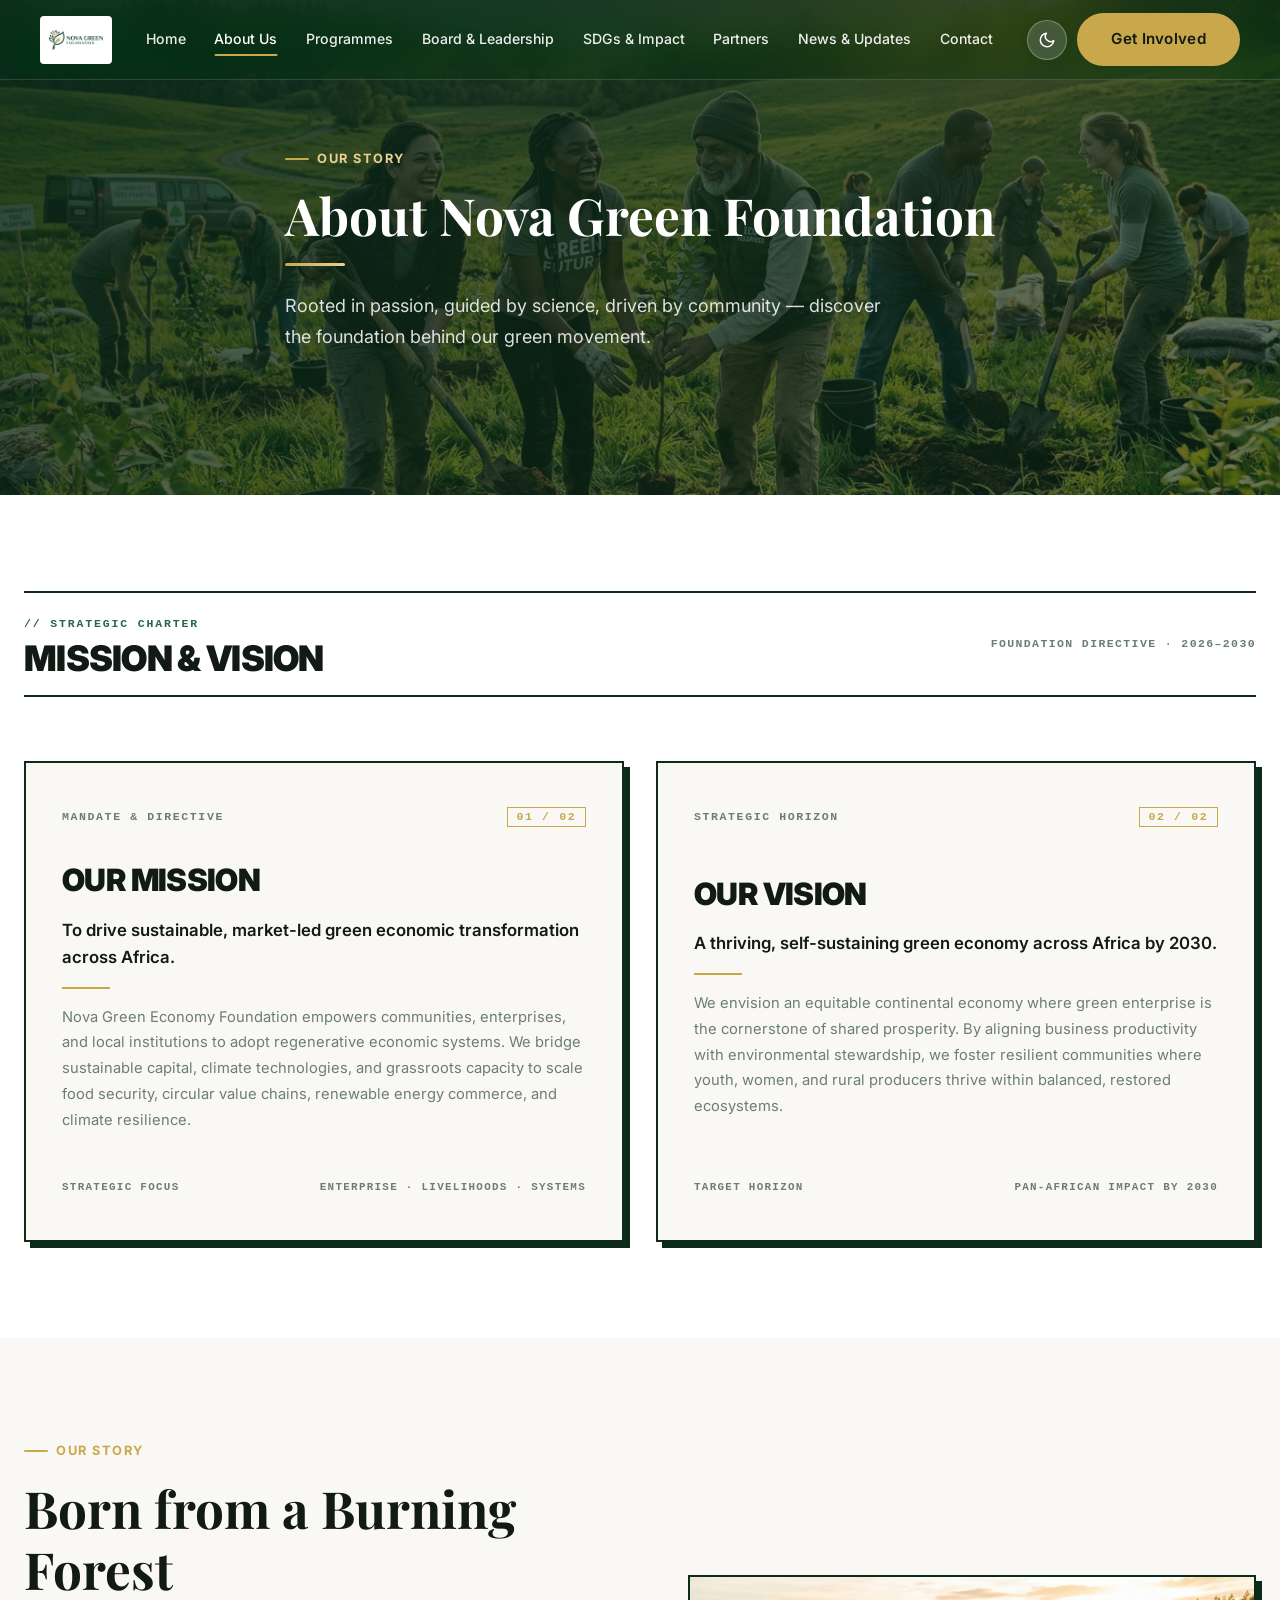
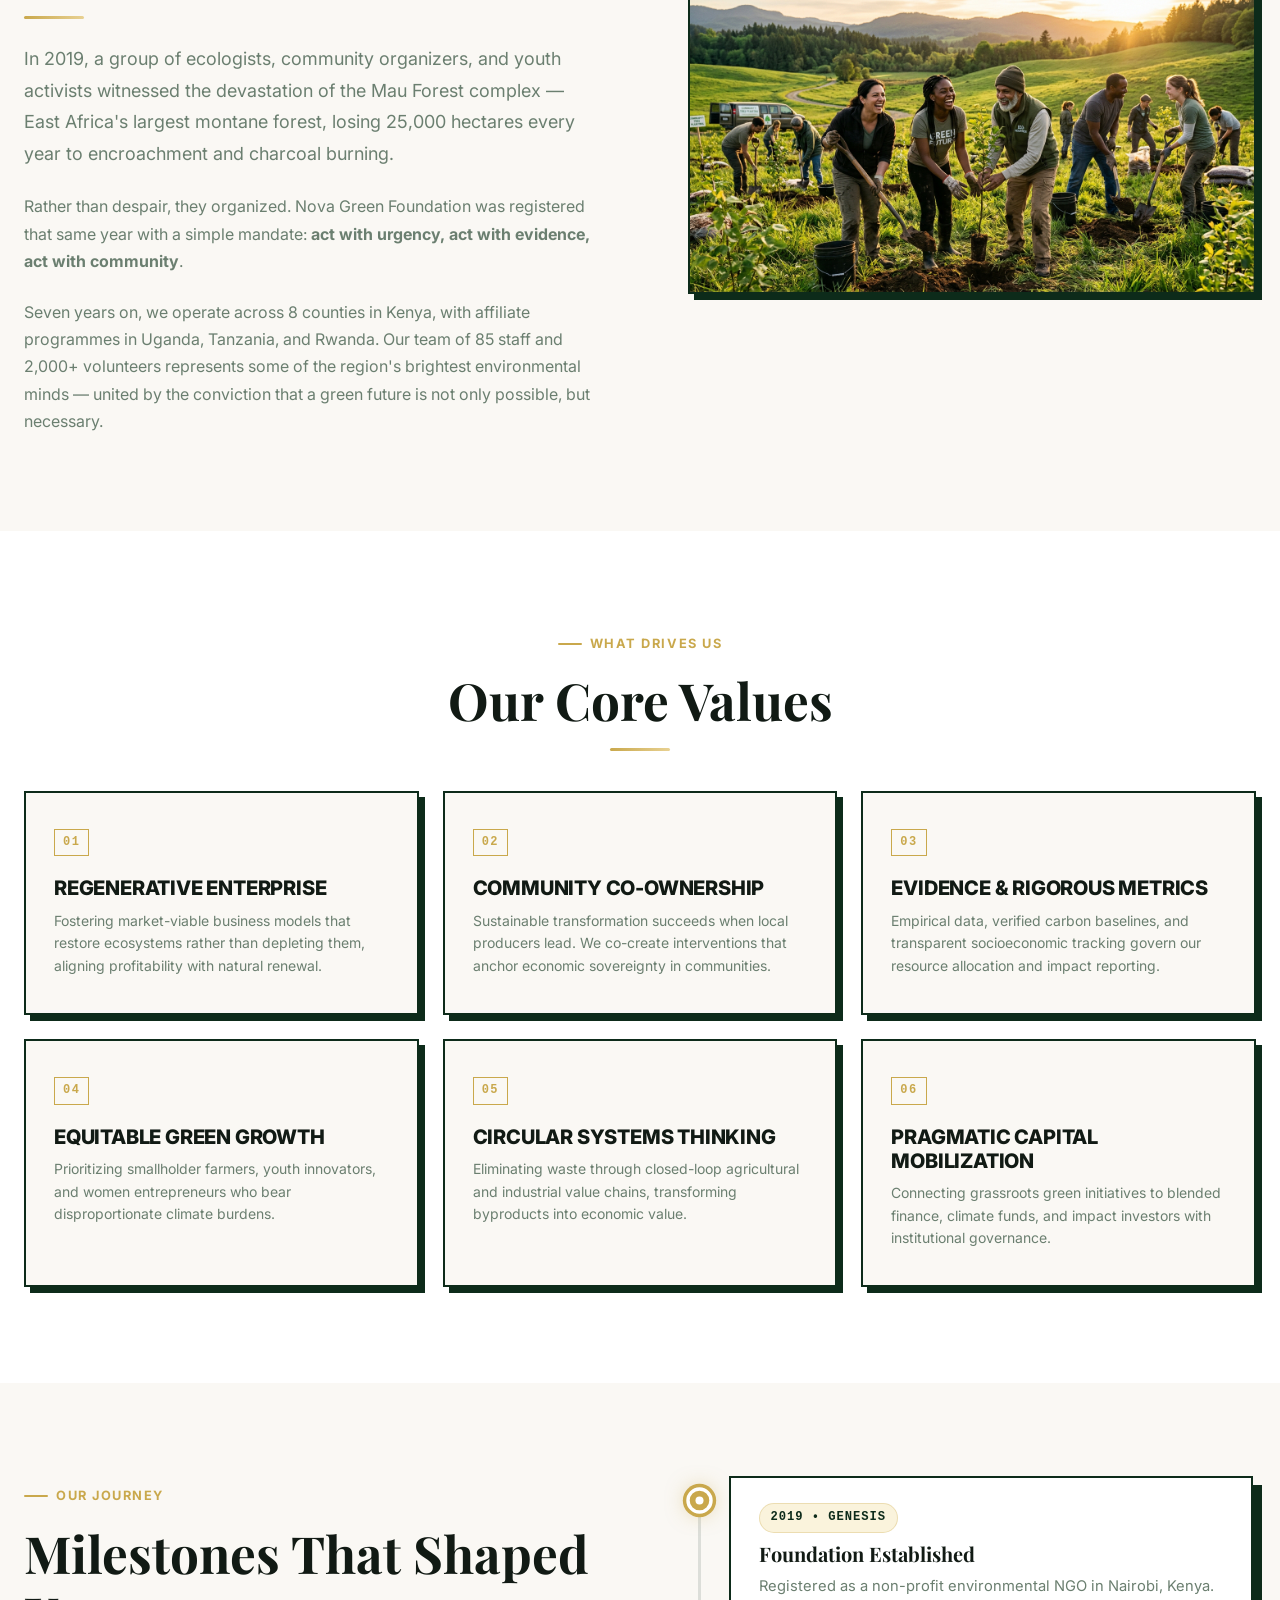
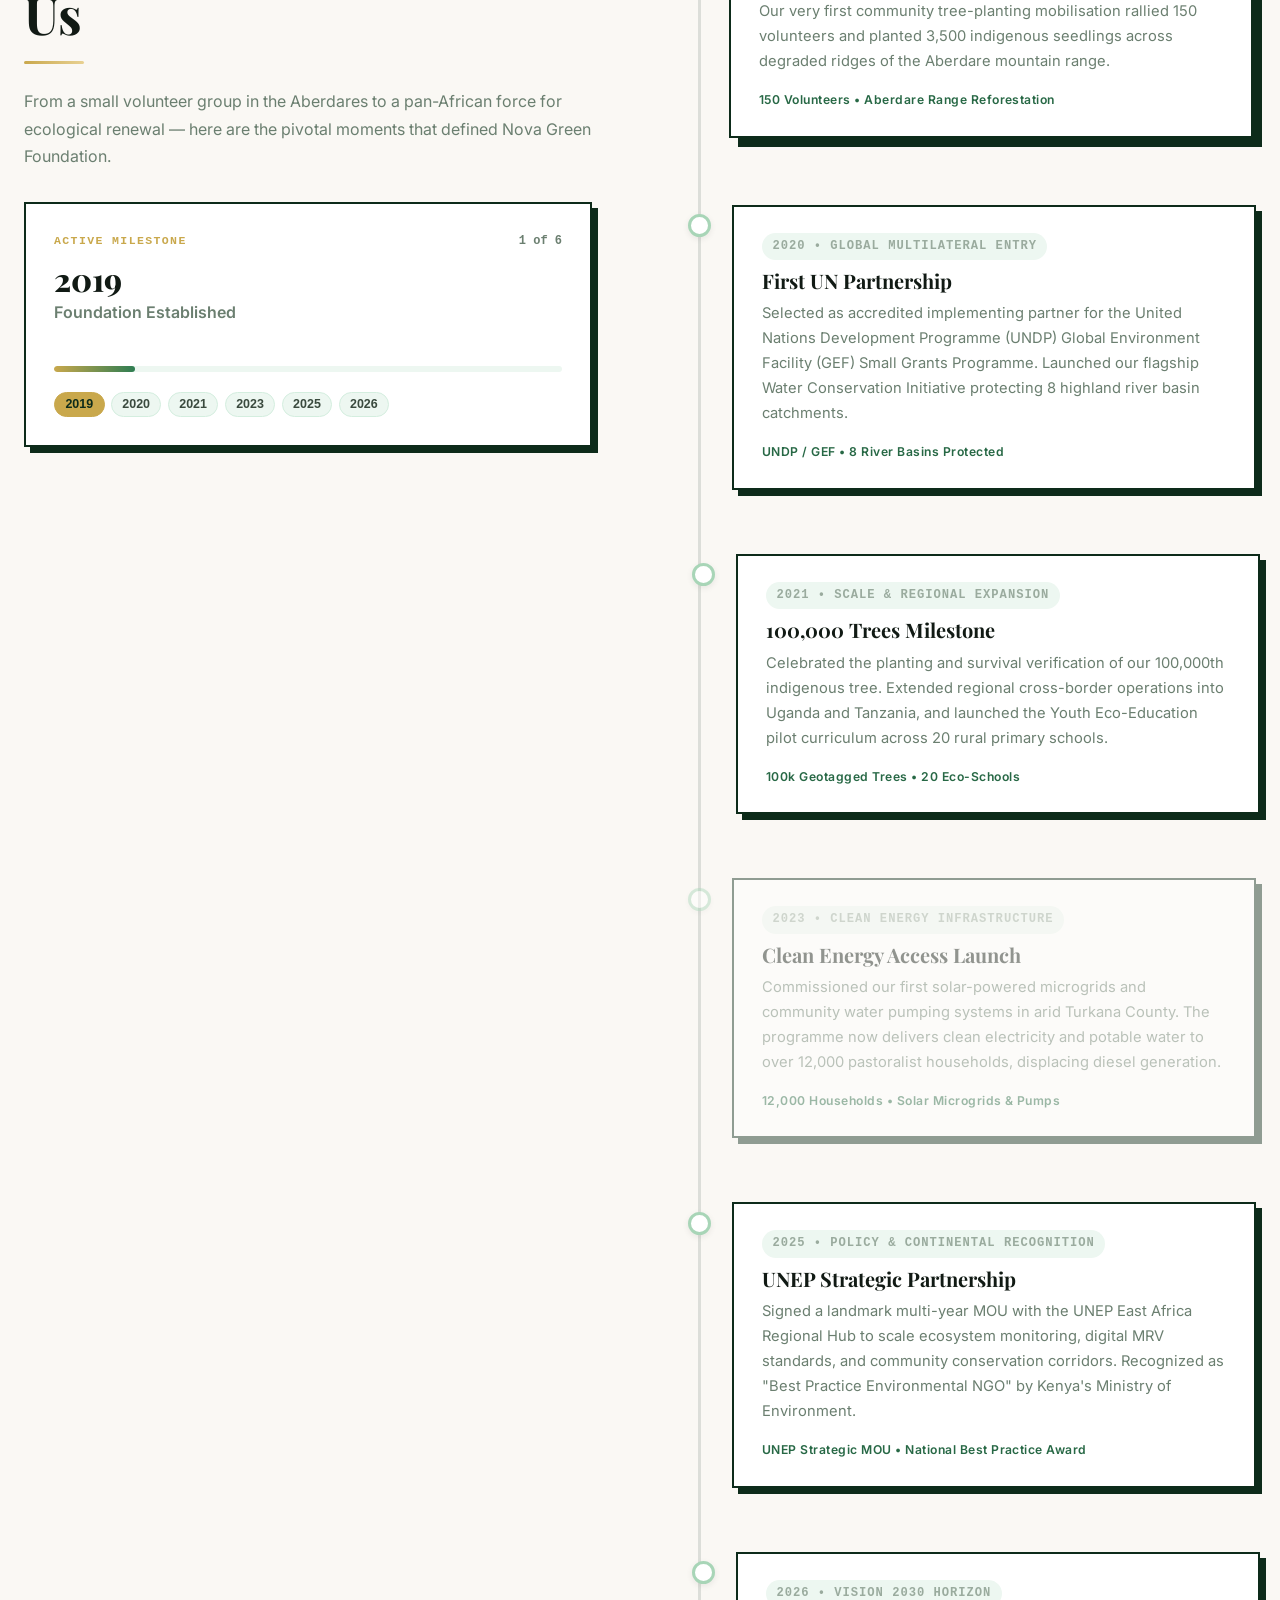
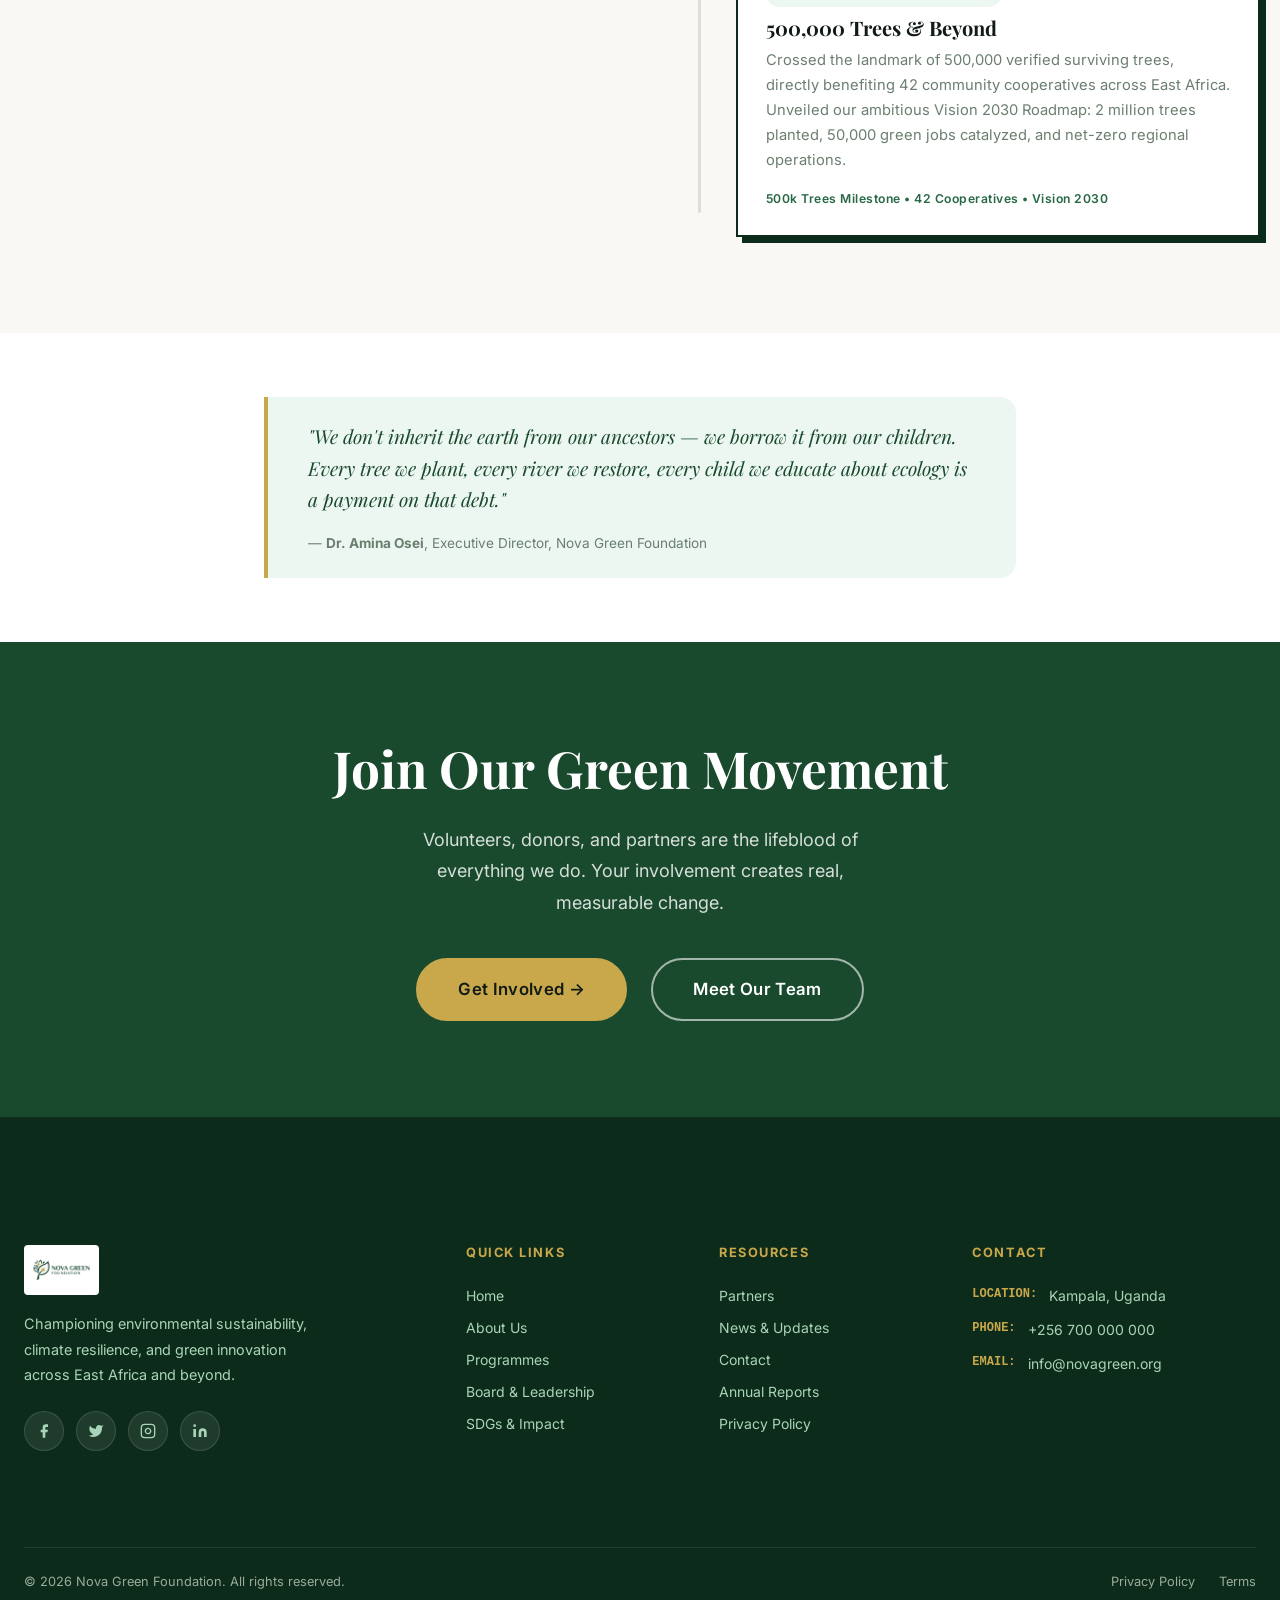
==== pages/about.html @ bece1adc "First version of NOVA site" ====
<!DOCTYPE html>
<html lang="en">
<head>
  <meta charset="UTF-8">
  <meta name="viewport" content="width=device-width, initial-scale=1.0">
  <meta name="description" content="Learn about Nova Green Foundation — our mission, vision, history, and core values driving environmental sustainability across East Africa and beyond.">
  <title>About Us | Nova Green Foundation</title>
  <script>
    (function() {
      try {
        var s = localStorage.getItem('nova-theme');
        var d = window.matchMedia && window.matchMedia('(prefers-color-scheme: dark)').matches;
        document.documentElement.setAttribute('data-theme', s || (d ? 'dark' : 'light'));
      } catch (e) {}
    })();
  </script>
  <link rel="stylesheet" href="../css/global.css">
  <style>
    /* ── Scroll-driven Milestones Timeline ── */
    .timeline {
      position: relative;
      padding-left: 2.75rem;
    }
    .timeline-track {
      position: absolute;
      left: 10px;
      top: 14px;
      bottom: 24px;
      width: 3px;
      background: rgba(13, 43, 26, 0.12);
      border-radius: 999px;
    }
    [data-theme="dark"] .timeline-track {
      background: rgba(255, 255, 255, 0.12);
    }
    .timeline-progress-line {
      position: absolute;
      left: 10px;
      top: 14px;
      width: 3px;
      height: 0;
      background: linear-gradient(180deg, var(--gold-500) 0%, #2e7d52 65%, var(--gold-400) 100%);
      border-radius: 999px;
      box-shadow: 0 0 14px rgba(201, 168, 76, 0.65);
      transition: height 0.08s linear;
      z-index: 1;
      pointer-events: none;
    }
    .timeline-progress-head {
      position: absolute;
      left: 50%;
      bottom: 0;
      transform: translate(-50%, 50%);
      width: 9px;
      height: 9px;
      border-radius: 50%;
      background: #ffffff;
      border: 2px solid var(--gold-500);
      box-shadow: 0 0 10px var(--gold-500);
    }
    .timeline-item {
      position: relative;
      margin-bottom: var(--space-xl);
      opacity: 0.45;
      transform: translateY(0);
      transition: opacity 0.4s ease, transform 0.4s ease;
    }
    .timeline-item:last-child {
      margin-bottom: 0;
    }
    .timeline-item.active {
      opacity: 1;
      transform: translateY(0);
    }
    .timeline-item.current {
      opacity: 1;
      transform: translateX(4px);
    }
    .timeline-dot {
      position: absolute;
      left: -2.75rem;
      top: 0.6rem;
      width: 23px;
      height: 23px;
      border-radius: 50%;
      background: var(--card-bg);
      border: 3px solid var(--forest-200);
      box-shadow: 0 2px 6px rgba(0, 0, 0, 0.08);
      display: flex;
      align-items: center;
      justify-content: center;
      z-index: 2;
      transition: all 0.35s cubic-bezier(0.16, 1, 0.3, 1);
    }
    .timeline-dot-inner {
      width: 7px;
      height: 7px;
      border-radius: 50%;
      background: transparent;
      transition: all 0.3s ease;
    }
    .timeline-item.active .timeline-dot {
      background: var(--gold-500);
      border-color: #ffffff;
      box-shadow: 0 0 0 3px var(--gold-500), 0 0 18px rgba(201, 168, 76, 0.5);
      transform: scale(1.15);
    }
    [data-theme="dark"] .timeline-item.active .timeline-dot {
      border-color: #0d1e14;
      box-shadow: 0 0 0 3px var(--gold-500), 0 0 20px rgba(226, 194, 102, 0.6);
    }
    .timeline-item.active .timeline-dot-inner {
      background: #ffffff;
    }
    .timeline-item.current .timeline-dot {
      animation: dotPulse 2s infinite;
    }
    @keyframes dotPulse {
      0% { box-shadow: 0 0 0 3px var(--gold-500), 0 0 0 0 rgba(201, 168, 76, 0.6); }
      70% { box-shadow: 0 0 0 3px var(--gold-500), 0 0 0 12px rgba(201, 168, 76, 0); }
      100% { box-shadow: 0 0 0 3px var(--gold-500), 0 0 0 0 rgba(201, 168, 76, 0); }
    }
    .timeline-content {
      background: var(--card-bg);
      border-radius: var(--radius-lg);
      padding: 1.5rem 1.75rem;
      border: 1px solid var(--card-border);
      box-shadow: var(--shadow-sm);
      backdrop-filter: var(--glass-blur);
      -webkit-backdrop-filter: var(--glass-blur);
      transition: border-color 0.3s ease, box-shadow 0.3s ease;
    }
    .timeline-item.active .timeline-content {
      border-color: rgba(201, 168, 76, 0.4);
      box-shadow: var(--shadow-md);
    }
    .timeline-item.current .timeline-content {
      border-color: var(--accent);
      box-shadow: 0 12px 32px rgba(201, 168, 76, 0.16);
    }
    .timeline-year {
      display: inline-flex;
      align-items: center;
      gap: 0.35rem;
      font-family: ui-monospace, SFMono-Regular, Menlo, Monaco, Consolas, monospace;
      font-size: 0.76rem;
      font-weight: 700;
      color: var(--muted-text);
      background: var(--forest-50);
      padding: 0.25rem 0.65rem;
      border-radius: 999px;
      letter-spacing: 0.08em;
      text-transform: uppercase;
      margin-bottom: 0.5rem;
      transition: all 0.3s ease;
    }
    [data-theme="dark"] .timeline-year {
      background: rgba(255, 255, 255, 0.06);
    }
    .timeline-item.active .timeline-year {
      color: var(--forest-900);
      background: var(--gold-100);
      border: 1px solid rgba(201, 168, 76, 0.3);
    }
    [data-theme="dark"] .timeline-item.active .timeline-year {
      color: var(--gold-300);
      background: rgba(226, 194, 102, 0.15);
      border-color: rgba(226, 194, 102, 0.3);
    }
    .timeline-title {
      font-family: var(--font-serif);
      font-size: 1.25rem;
      font-weight: 700;
      color: var(--dark-text);
      margin-bottom: 0.45rem;
      line-height: 1.3;
    }
    .timeline-desc {
      font-size: 0.92rem;
      color: var(--light-text);
      line-height: 1.7;
      margin-bottom: 0.75rem;
    }
    .timeline-meta-tag {
      display: inline-block;
      font-size: 0.76rem;
      font-weight: 600;
      color: var(--forest-600);
      letter-spacing: 0.04em;
    }
    [data-theme="dark"] .timeline-meta-tag {
      color: var(--forest-400);
    }
    
    .milestone-live-tracker {
      background: #ffffff;
      border: 2px solid var(--forest-900);
      border-radius: 0 !important;
      padding: 1.75rem;
      box-shadow: 6px 6px 0px var(--forest-900);
      margin-top: 2rem;
    }
    [data-theme="dark"] .milestone-live-tracker {
      background: #091a12;
      border: 2px solid rgba(255, 255, 255, 0.25);
      box-shadow: 6px 6px 0px var(--accent);
    }
    .tracker-header {
      display: flex;
      justify-content: space-between;
      align-items: center;
      margin-bottom: 0.75rem;
    }
    .tracker-badge {
      font-family: ui-monospace, SFMono-Regular, Menlo, Monaco, Consolas, monospace;
      font-size: 0.72rem;
      font-weight: 700;
      text-transform: uppercase;
      letter-spacing: 0.12em;
      color: var(--accent);
    }
    .tracker-step {
      font-family: ui-monospace, SFMono-Regular, Menlo, Monaco, Consolas, monospace;
      font-size: 0.75rem;
      font-weight: 800;
      color: var(--light-text);
    }
    .tracker-current-year {
      font-family: var(--font-serif);
      font-size: 2rem;
      font-weight: 800;
      line-height: 1;
      color: var(--dark-text);
      margin-bottom: 0.35rem;
    }
    .tracker-current-title {
      font-size: 1rem;
      font-weight: 600;
      color: var(--light-text);
      margin-bottom: 1.25rem;
      line-height: 1.4;
      min-height: 2.8rem;
    }
    .tracker-progress-wrap {
      width: 100%;
      height: 6px;
      background: var(--forest-50);
      border-radius: 999px;
      overflow: hidden;
      margin-bottom: 1.25rem;
    }
    [data-theme="dark"] .tracker-progress-wrap {
      background: rgba(255, 255, 255, 0.08);
    }
    .tracker-progress-bar {
      height: 100%;
      background: linear-gradient(90deg, var(--gold-500), #2e7d52);
      border-radius: 999px;
      transition: width 0.3s cubic-bezier(0.16, 1, 0.3, 1);
    }
    .tracker-nav-chips {
      display: flex;
      flex-wrap: wrap;
      gap: 0.4rem;
    }
    .tracker-chip {
      background: var(--forest-50);
      border: 1px solid var(--forest-100);
      color: var(--mid-text);
      font-size: 0.78rem;
      font-weight: 600;
      padding: 0.3rem 0.65rem;
      border-radius: 999px;
      cursor: pointer;
      transition: all 0.2s ease;
    }
    [data-theme="dark"] .tracker-chip {
      background: rgba(255, 255, 255, 0.06);
      border-color: rgba(255, 255, 255, 0.1);
      color: var(--mid-text);
    }
    .tracker-chip:hover {
      background: var(--forest-100);
      color: var(--dark-text);
      border-color: var(--accent);
    }
    .tracker-chip.active {
      background: var(--gold-500);
      color: #0d2b1a;
      border-color: var(--gold-500);
      font-weight: 700;
    }
    /* ── Formal Brutalist Architecture: Mission & Vision ── */
    .b-section-header {
      border-top: 2px solid var(--forest-900);
      border-bottom: 2px solid var(--forest-900);
      padding: 1rem 0;
      margin-bottom: var(--space-xl);
      display: flex;
      justify-content: space-between;
      align-items: center;
      flex-wrap: wrap;
      gap: 1rem;
    }
    [data-theme="dark"] .b-section-header {
      border-top-color: rgba(255, 255, 255, 0.25);
      border-bottom-color: rgba(255, 255, 255, 0.25);
    }
    .bsh-kicker {
      font-family: ui-monospace, SFMono-Regular, Menlo, Monaco, Consolas, monospace;
      font-size: 0.72rem;
      font-weight: 700;
      letter-spacing: 0.16em;
      text-transform: uppercase;
      color: var(--forest-600);
    }
    [data-theme="dark"] .bsh-kicker { color: var(--gold-400); }
    .bsh-title {
      font-family: var(--font-sans);
      font-size: clamp(1.6rem, 2.8vw, 2.2rem);
      font-weight: 900;
      letter-spacing: -0.02em;
      margin: 0.15rem 0 0 0;
      text-transform: uppercase;
    }
    .bsh-meta {
      font-family: ui-monospace, SFMono-Regular, Menlo, Monaco, Consolas, monospace;
      font-size: 0.72rem;
      font-weight: 700;
      letter-spacing: 0.12em;
      color: var(--light-text);
      text-transform: uppercase;
    }

    .brutalist-mv-grid {
      display: grid;
      grid-template-columns: 1fr 1fr;
      gap: 2rem;
      align-items: stretch;
    }

    .b-card {
      position: relative;
      background: var(--surface);
      border: 2px solid var(--forest-900);
      border-radius: 0 !important;
      padding: 2.75rem 2.25rem;
      display: flex;
      flex-direction: column;
      justify-content: space-between;
      box-shadow: 6px 6px 0px var(--forest-900);
      transition: transform 0.15s ease, box-shadow 0.15s ease;
    }
    .b-card:hover {
      transform: translate(-3px, -3px);
      box-shadow: 9px 9px 0px var(--forest-900);
    }

    [data-theme="dark"] .b-card {
      background: #091a12;
      border-color: rgba(255, 255, 255, 0.25);
      box-shadow: 6px 6px 0px var(--accent);
    }
    [data-theme="dark"] .b-card:hover {
      box-shadow: 9px 9px 0px var(--accent);
    }

    .b-card-meta-top {
      display: flex;
      justify-content: space-between;
      align-items: center;
      padding-bottom: 0.75rem;
      border-bottom: 1px solid var(--border-color);
      margin-bottom: 1.5rem;
      font-family: ui-monospace, SFMono-Regular, Menlo, Monaco, Consolas, monospace;
      font-size: 0.72rem;
      font-weight: 700;
      letter-spacing: 0.14em;
      text-transform: uppercase;
      color: var(--light-text);
    }

    .b-card-index {
      border: 1px solid currentColor;
      padding: 0.2rem 0.55rem;
      font-size: 0.72rem;
      font-weight: 800;
      line-height: 1;
      color: var(--accent);
    }

    .b-card-title {
      font-family: var(--font-sans);
      font-size: clamp(1.8rem, 2.4vw, 2.3rem);
      font-weight: 900;
      letter-spacing: -0.02em;
      line-height: 1.1;
      text-transform: uppercase;
      margin-bottom: 1.25rem;
      color: var(--dark-text);
    }

    .b-card-lead {
      font-size: 1.05rem;
      font-weight: 600;
      line-height: 1.6;
      color: var(--dark-text);
      margin-bottom: 1rem;
    }

    .b-card-divider {
      width: 48px;
      height: 2px;
      background: var(--accent);
      margin-bottom: 1rem;
    }

    .b-card-desc {
      font-size: 0.92rem;
      line-height: 1.75;
      color: var(--light-text);
      margin-bottom: 2rem;
      flex-grow: 1;
    }

    .b-card-meta-bottom {
      display: flex;
      justify-content: space-between;
      align-items: center;
      padding-top: 0.85rem;
      border-top: 1px dashed var(--border-color);
      font-family: ui-monospace, SFMono-Regular, Menlo, Monaco, Consolas, monospace;
      font-size: 0.68rem;
      font-weight: 700;
      letter-spacing: 0.12em;
      text-transform: uppercase;
      color: var(--light-text);
      flex-wrap: wrap;
      gap: 0.5rem;
    }

    /* ── Formal Brutalist Values Grid ── */
    .values-grid {
      display: grid;
      grid-template-columns: repeat(3, 1fr);
      gap: 1.5rem;
    }
    .value-card {
      background: var(--surface);
      border: 2px solid var(--forest-900);
      border-radius: 0 !important;
      padding: 2.25rem 1.75rem;
      display: flex;
      flex-direction: column;
      box-shadow: 4px 4px 0px var(--forest-900);
      transition: transform 0.15s ease, box-shadow 0.15s ease;
      position: relative;
    }
    .value-card:hover {
      transform: translate(-2px, -2px);
      box-shadow: 7px 7px 0px var(--forest-900);
    }
    [data-theme="dark"] .value-card {
      background: #091a12;
      border-color: rgba(255, 255, 255, 0.22);
      box-shadow: 4px 4px 0px rgba(255, 255, 255, 0.22);
    }
    [data-theme="dark"] .value-card:hover {
      box-shadow: 7px 7px 0px var(--accent);
    }
    .value-num {
      font-family: ui-monospace, SFMono-Regular, Menlo, Monaco, Consolas, monospace;
      font-size: 0.75rem;
      font-weight: 800;
      letter-spacing: 0.12em;
      color: var(--accent);
      border: 1px solid currentColor;
      display: inline-block;
      width: fit-content;
      padding: 0.2rem 0.5rem;
      margin-bottom: 1.25rem;
    }
    .value-card h3 {
      font-family: var(--font-sans);
      font-size: 1.25rem;
      font-weight: 800;
      letter-spacing: -0.01em;
      margin-bottom: 0.6rem;
      color: var(--dark-text);
      text-transform: uppercase;
    }

    @media (max-width: 992px) {
      .values-grid { grid-template-columns: repeat(2, 1fr); }
      .brutalist-mv-grid { grid-template-columns: 1fr; gap: 1.75rem; }
      .b-card { padding: 2rem 1.5rem; }
    }
    @media (max-width: 640px) {
      .values-grid { grid-template-columns: 1fr; }
      .bsh-meta { display: none; }
    }
  </style>
</head>
<body>
  <!-- Navigation -->
  <nav class="navbar transparent" id="navbar">
    <div class="nav-inner">
      <a href="../index.html" class="nav-logo">
        <img src="../assets/images/logo.jpg" alt="Nova Green Foundation">
      </a>
      <div class="nav-links">
        <a href="../index.html"       class="nav-link" data-page="home">Home</a>
        <a href="about.html"          class="nav-link active" data-page="about">About Us</a>
        <a href="programmes.html"     class="nav-link" data-page="programmes">Programmes</a>
        <a href="board.html"          class="nav-link" data-page="board">Board & Leadership</a>
        <a href="sdgs.html"           class="nav-link" data-page="sdgs">SDGs & Impact</a>
        <a href="partners.html"       class="nav-link" data-page="partners">Partners</a>
        <a href="news.html"           class="nav-link" data-page="news">News & Updates</a>
        <a href="contact.html"        class="nav-link" data-page="contact">Contact</a>
      </div>
      <div class="nav-actions">
        <button class="theme-toggle" id="theme-toggle" aria-label="Toggle light or dark theme" title="Toggle theme">
          <span class="theme-icon sun-icon" aria-hidden="true">
            <svg width="18" height="18" viewBox="0 0 24 24" fill="none" stroke="currentColor" stroke-width="2" stroke-linecap="round" stroke-linejoin="round"><circle cx="12" cy="12" r="5"></circle><line x1="12" y1="1" x2="12" y2="3"></line><line x1="12" y1="21" x2="12" y2="23"></line><line x1="4.22" y1="4.22" x2="5.64" y2="5.64"></line><line x1="18.36" y1="18.36" x2="19.78" y2="19.78"></line><line x1="1" y1="12" x2="3" y2="12"></line><line x1="21" y1="12" x2="23" y2="12"></line><line x1="4.22" y1="19.78" x2="5.64" y2="18.36"></line><line x1="18.36" y1="5.64" x2="19.78" y2="4.22"></line></svg>
          </span>
          <span class="theme-icon moon-icon" aria-hidden="true">
            <svg width="18" height="18" viewBox="0 0 24 24" fill="none" stroke="currentColor" stroke-width="2" stroke-linecap="round" stroke-linejoin="round"><path d="M21 12.79A9 9 0 1 1 11.21 3 7 7 0 0 0 21 12.79z"></path></svg>
          </span>
        </button>
        <a href="contact.html" class="btn btn-accent nav-cta">Get Involved</a>
        <button class="nav-toggle" id="nav-toggle" aria-label="Toggle menu"><span></span><span></span><span></span></button>
      </div>
    </div>
  </nav>
  <div class="nav-mobile" id="nav-mobile">
    <a href="../index.html"   class="nav-mobile-link" data-page="home">Home</a>
    <a href="about.html"      class="nav-mobile-link active" data-page="about">About Us</a>
    <a href="programmes.html" class="nav-mobile-link" data-page="programmes">Programmes</a>
    <a href="board.html"      class="nav-mobile-link" data-page="board">Board &amp; Leadership</a>
    <a href="sdgs.html"       class="nav-mobile-link" data-page="sdgs">SDGs &amp; Impact</a>
    <a href="partners.html"   class="nav-mobile-link" data-page="partners">Partners</a>
    <a href="news.html"       class="nav-mobile-link" data-page="news">News &amp; Updates</a>
    <a href="contact.html"    class="nav-mobile-link" data-page="contact">Contact</a>
    <div class="nav-mobile-actions">
      <button class="mobile-theme-btn" id="mobile-theme-btn" aria-label="Toggle theme">
        <span class="theme-icon sun-icon">Switch Theme</span>
        <span class="theme-icon moon-icon">Switch Theme</span>
      </button>
      <a href="contact.html" class="btn btn-accent" style="text-align:center;width:100%">Get Involved</a>
    </div>
  </div>

  <main>
    <!-- Page Hero -->
    <section class="page-hero" aria-label="About us page header">
      <div class="hero-bg" style="background-image:url('../assets/images/about-hero.jpg')"></div>
      <div class="page-hero-overlay"></div>
      <div class="container page-hero-content">
        <span class="section-label" style="color:var(--gold-300)">Our Story</span>
        <h1 class="display-2 text-white">About Nova Green Foundation</h1>
        <div class="gold-divider"></div>
        <p class="body-lg text-white" style="opacity:0.85;max-width:600px">
          Rooted in passion, guided by science, driven by community — discover the foundation behind our green movement.
        </p>
      </div>
    </section>

    <!-- Mission & Vision (Formal Brutalist Aesthetic) -->
    <section class="section" aria-labelledby="mission-heading">
      <div class="container">
        <!-- Structural Brutalist Header -->
        <div class="b-section-header reveal">
          <div>
            <span class="bsh-kicker">// STRATEGIC CHARTER</span>
            <h2 class="bsh-title">Mission &amp; Vision</h2>
          </div>
          <div class="bsh-meta">
            <span>FOUNDATION DIRECTIVE · 2026–2030</span>
          </div>
        </div>

        <div class="brutalist-mv-grid">
          <!-- Brutalist Card 01: Our Mission -->
          <article class="b-card reveal-left">
            <div class="b-card-meta-top">
              <span>MANDATE &amp; DIRECTIVE</span>
              <span class="b-card-index">01 / 02</span>
            </div>
            <div>
              <h3 class="b-card-title" id="mission-heading">OUR MISSION</h3>
              <p class="b-card-lead">
                To drive sustainable, market-led green economic transformation across Africa.
              </p>
              <div class="b-card-divider"></div>
              <p class="b-card-desc">
                Nova Green Economy Foundation empowers communities, enterprises, and local institutions to adopt regenerative economic systems. We bridge sustainable capital, climate technologies, and grassroots capacity to scale food security, circular value chains, renewable energy commerce, and climate resilience.
              </p>
            </div>
            <div class="b-card-meta-bottom">
              <span>STRATEGIC FOCUS</span>
              <span>ENTERPRISE · LIVELIHOODS · SYSTEMS</span>
            </div>
          </article>

          <!-- Brutalist Card 02: Our Vision -->
          <article class="b-card reveal-right">
            <div class="b-card-meta-top">
              <span>STRATEGIC HORIZON</span>
              <span class="b-card-index">02 / 02</span>
            </div>
            <div>
              <h3 class="b-card-title">OUR VISION</h3>
              <p class="b-card-lead">
                A thriving, self-sustaining green economy across Africa by 2030.
              </p>
              <div class="b-card-divider"></div>
              <p class="b-card-desc">
                We envision an equitable continental economy where green enterprise is the cornerstone of shared prosperity. By aligning business productivity with environmental stewardship, we foster resilient communities where youth, women, and rural producers thrive within balanced, restored ecosystems.
              </p>
            </div>
            <div class="b-card-meta-bottom">
              <span>TARGET HORIZON</span>
              <span>PAN-AFRICAN IMPACT BY 2030</span>
            </div>
          </article>
        </div>
      </div>
    </section>

    <!-- Our Story -->
    <section class="section bg-cream" aria-labelledby="story-heading">
      <div class="container">
        <div class="grid-2" style="align-items:center;gap:var(--space-2xl)">
          <div class="reveal-left">
            <span class="section-label">Our Story</span>
            <h2 class="display-2" id="story-heading">Born from a Burning Forest</h2>
            <div class="gold-divider"></div>
            <p class="body-lg text-light mb-md">
              In 2019, a group of ecologists, community organizers, and youth activists witnessed the devastation of the Mau Forest complex — East Africa's largest montane forest, losing 25,000 hectares every year to encroachment and charcoal burning.
            </p>
            <p class="body-md text-light mb-md">
              Rather than despair, they organized. Nova Green Foundation was registered that same year with a simple mandate: <strong>act with urgency, act with evidence, act with community</strong>.
            </p>
            <p class="body-md text-light">
              Seven years on, we operate across 8 counties in Kenya, with affiliate programmes in Uganda, Tanzania, and Rwanda. Our team of 85 staff and 2,000+ volunteers represents some of the region's brightest environmental minds — united by the conviction that a green future is not only possible, but necessary.
            </p>
          </div>
          <div class="reveal-right">
            <div style="border:2px solid var(--forest-900);box-shadow:6px 6px 0px var(--forest-900);overflow:hidden;background:#ffffff;">
              <img src="../assets/images/about-hero.jpg" alt="Community members engaged in environmental work" style="width:100%;display:block;">
            </div>
          </div>
        </div>
      </div>
    </section>

    <!-- Core Values -->
    <section class="section" aria-labelledby="values-heading">
      <div class="container">
        <div class="text-center mb-lg reveal">
          <span class="section-label">What Drives Us</span>
          <h2 class="display-2" id="values-heading">Our Core Values</h2>
          <div class="gold-divider center"></div>
        </div>
        <div class="values-grid">
          <div class="value-card reveal delay-1">
            <span class="value-num">01</span>
            <h3 class="heading-2 mb-sm">Regenerative Enterprise</h3>
            <p class="body-sm text-light">Fostering market-viable business models that restore ecosystems rather than depleting them, aligning profitability with natural renewal.</p>
          </div>
          <div class="value-card reveal delay-2">
            <span class="value-num">02</span>
            <h3 class="heading-2 mb-sm">Community Co-Ownership</h3>
            <p class="body-sm text-light">Sustainable transformation succeeds when local producers lead. We co-create interventions that anchor economic sovereignty in communities.</p>
          </div>
          <div class="value-card reveal delay-3">
            <span class="value-num">03</span>
            <h3 class="heading-2 mb-sm">Evidence &amp; Rigorous Metrics</h3>
            <p class="body-sm text-light">Empirical data, verified carbon baselines, and transparent socioeconomic tracking govern our resource allocation and impact reporting.</p>
          </div>
          <div class="value-card reveal delay-4">
            <span class="value-num">04</span>
            <h3 class="heading-2 mb-sm">Equitable Green Growth</h3>
            <p class="body-sm text-light">Prioritizing smallholder farmers, youth innovators, and women entrepreneurs who bear disproportionate climate burdens.</p>
          </div>
          <div class="value-card reveal delay-5">
            <span class="value-num">05</span>
            <h3 class="heading-2 mb-sm">Circular Systems Thinking</h3>
            <p class="body-sm text-light">Eliminating waste through closed-loop agricultural and industrial value chains, transforming byproducts into economic value.</p>
          </div>
          <div class="value-card reveal delay-6">
            <span class="value-num">06</span>
            <h3 class="heading-2 mb-sm">Pragmatic Capital Mobilization</h3>
            <p class="body-sm text-light">Connecting grassroots green initiatives to blended finance, climate funds, and impact investors with institutional governance.</p>
          </div>
        </div>
      </div>
    </section>

    <!-- Timeline -->
    <section class="section bg-cream" aria-labelledby="timeline-heading" id="milestones-section">
      <div class="container">
        <div class="grid-2" style="gap:var(--space-2xl);align-items:start">
          <div class="reveal-left" style="position: sticky; top: 110px;">
            <span class="section-label">Our Journey</span>
            <h2 class="display-2" id="timeline-heading">Milestones That Shaped Us</h2>
            <div class="gold-divider"></div>
            <p class="body-md text-light">From a small volunteer group in the Aberdares to a pan-African force for ecological renewal — here are the pivotal moments that defined Nova Green Foundation.</p>
            
            <!-- Live Scroll-Driven Journey Tracker -->
            <div class="milestone-live-tracker">
              <div class="tracker-header">
                <span class="tracker-badge">Active Milestone</span>
                <span class="tracker-step" id="milestone-step-indicator">1 of 6</span>
              </div>
              <div class="tracker-current-year" id="milestone-current-year">2019</div>
              <div class="tracker-current-title" id="milestone-current-title">Foundation Established</div>
              <div class="tracker-progress-wrap">
                <div class="tracker-progress-bar" id="milestone-tracker-bar" style="width: 16%;"></div>
              </div>
              <div class="tracker-nav-chips">
                <button type="button" class="tracker-chip active" data-target="0">2019</button>
                <button type="button" class="tracker-chip" data-target="1">2020</button>
                <button type="button" class="tracker-chip" data-target="2">2021</button>
                <button type="button" class="tracker-chip" data-target="3">2023</button>
                <button type="button" class="tracker-chip" data-target="4">2025</button>
                <button type="button" class="tracker-chip" data-target="5">2026</button>
              </div>
            </div>
          </div>
          <div class="timeline reveal-right" id="milestones-timeline">
            <!-- Background track line -->
            <div class="timeline-track" aria-hidden="true"></div>
            <!-- Dynamic scroll-driven progress line -->
            <div class="timeline-progress-line" id="timeline-progress-line" aria-hidden="true">
              <div class="timeline-progress-head"></div>
            </div>

            <!-- Milestone 01: 2019 -->
            <div class="timeline-item active" data-index="0" id="milestone-2019">
              <div class="timeline-dot" aria-hidden="true"><span class="timeline-dot-inner"></span></div>
              <div class="timeline-content">
                <div class="timeline-year">2019 • Genesis</div>
                <h3 class="timeline-title">Foundation Established</h3>
                <p class="timeline-desc">Registered as a non-profit environmental NGO in Nairobi, Kenya. Our very first community tree-planting mobilisation rallied 150 volunteers and planted 3,500 indigenous seedlings across degraded ridges of the Aberdare mountain range.</p>
                <span class="timeline-meta-tag">150 Volunteers • Aberdare Range Reforestation</span>
              </div>
            </div>

            <!-- Milestone 02: 2020 -->
            <div class="timeline-item" data-index="1" id="milestone-2020">
              <div class="timeline-dot" aria-hidden="true"><span class="timeline-dot-inner"></span></div>
              <div class="timeline-content">
                <div class="timeline-year">2020 • Global Multilateral Entry</div>
                <h3 class="timeline-title">First UN Partnership</h3>
                <p class="timeline-desc">Selected as accredited implementing partner for the United Nations Development Programme (UNDP) Global Environment Facility (GEF) Small Grants Programme. Launched our flagship Water Conservation Initiative protecting 8 highland river basin catchments.</p>
                <span class="timeline-meta-tag">UNDP / GEF • 8 River Basins Protected</span>
              </div>
            </div>

            <!-- Milestone 03: 2021 -->
            <div class="timeline-item" data-index="2" id="milestone-2021">
              <div class="timeline-dot" aria-hidden="true"><span class="timeline-dot-inner"></span></div>
              <div class="timeline-content">
                <div class="timeline-year">2021 • Scale & Regional Expansion</div>
                <h3 class="timeline-title">100,000 Trees Milestone</h3>
                <p class="timeline-desc">Celebrated the planting and survival verification of our 100,000th indigenous tree. Extended regional cross-border operations into Uganda and Tanzania, and launched the Youth Eco-Education pilot curriculum across 20 rural primary schools.</p>
                <span class="timeline-meta-tag">100k Geotagged Trees • 20 Eco-Schools</span>
              </div>
            </div>

            <!-- Milestone 04: 2023 -->
            <div class="timeline-item" data-index="3" id="milestone-2023">
              <div class="timeline-dot" aria-hidden="true"><span class="timeline-dot-inner"></span></div>
              <div class="timeline-content">
                <div class="timeline-year">2023 • Clean Energy Infrastructure</div>
                <h3 class="timeline-title">Clean Energy Access Launch</h3>
                <p class="timeline-desc">Commissioned our first solar-powered microgrids and community water pumping systems in arid Turkana County. The programme now delivers clean electricity and potable water to over 12,000 pastoralist households, displacing diesel generation.</p>
                <span class="timeline-meta-tag">12,000 Households • Solar Microgrids & Pumps</span>
              </div>
            </div>

            <!-- Milestone 05: 2025 -->
            <div class="timeline-item" data-index="4" id="milestone-2025">
              <div class="timeline-dot" aria-hidden="true"><span class="timeline-dot-inner"></span></div>
              <div class="timeline-content">
                <div class="timeline-year">2025 • Policy & Continental Recognition</div>
                <h3 class="timeline-title">UNEP Strategic Partnership</h3>
                <p class="timeline-desc">Signed a landmark multi-year MOU with the UNEP East Africa Regional Hub to scale ecosystem monitoring, digital MRV standards, and community conservation corridors. Recognized as "Best Practice Environmental NGO" by Kenya's Ministry of Environment.</p>
                <span class="timeline-meta-tag">UNEP Strategic MOU • National Best Practice Award</span>
              </div>
            </div>

            <!-- Milestone 06: 2026 -->
            <div class="timeline-item" data-index="5" id="milestone-2026">
              <div class="timeline-dot" aria-hidden="true"><span class="timeline-dot-inner"></span></div>
              <div class="timeline-content">
                <div class="timeline-year">2026 • Vision 2030 Horizon</div>
                <h3 class="timeline-title">500,000 Trees & Beyond</h3>
                <p class="timeline-desc">Crossed the landmark of 500,000 verified surviving trees, directly benefiting 42 community cooperatives across East Africa. Unveiled our ambitious Vision 2030 Roadmap: 2 million trees planted, 50,000 green jobs catalyzed, and net-zero regional operations.</p>
                <span class="timeline-meta-tag">500k Trees Milestone • 42 Cooperatives • Vision 2030</span>
              </div>
            </div>
          </div>
        </div>
      </div>
    </section>

    <!-- Pull Quote -->
    <section class="section-sm">
      <div class="container-sm">
        <blockquote class="pull-quote reveal">
          "We don't inherit the earth from our ancestors — we borrow it from our children. Every tree we plant, every river we restore, every child we educate about ecology is a payment on that debt."
          <footer style="font-family:var(--font-sans);font-size:0.85rem;color:var(--light-text);margin-top:1rem;font-style:normal">
            — <strong>Dr. Amina Osei</strong>, Executive Director, Nova Green Foundation
          </footer>
        </blockquote>
      </div>
    </section>

    <!-- CTA -->
    <section style="background:var(--forest-800);padding:var(--space-2xl) 0" aria-label="Call to action">
      <div class="container text-center">
        <h2 class="display-2 text-white mb-md reveal">Join Our Green Movement</h2>
        <p class="body-lg text-white reveal" style="opacity:0.82;max-width:500px;margin:0 auto var(--space-lg)">Volunteers, donors, and partners are the lifeblood of everything we do. Your involvement creates real, measurable change.</p>
        <div class="flex-center gap-md flex-wrap reveal">
          <a href="contact.html" class="btn btn-accent btn-lg">Get Involved →</a>
          <a href="board.html"   class="btn btn-outline-white btn-lg">Meet Our Team</a>
        </div>
      </div>
    </section>
  </main>

  <!-- Footer -->
  <footer class="footer">
    <div class="container">
      <div class="footer-grid">
        <div>
          <img src="../assets/images/logo.jpg" alt="Nova Green Foundation" style="height:50px;width:auto;margin-bottom:var(--space-sm);border-radius:var(--radius-sm);">
          <p class="footer-brand-desc">Championing environmental sustainability, climate resilience, and green innovation across East Africa and beyond.</p>
          <div class="footer-social">
            <a href="https://facebook.com" target="_blank" rel="noopener" class="social-btn" aria-label="Facebook">
              <svg width="16" height="16" viewBox="0 0 24 24" fill="currentColor"><path d="M18 2h-3a5 5 0 00-5 5v3H7v4h3v8h4v-8h3l1-4h-4V7a1 1 0 011-1h3z"/></svg>
            </a>
            <a href="https://twitter.com" target="_blank" rel="noopener" class="social-btn" aria-label="Twitter">
              <svg width="16" height="16" viewBox="0 0 24 24" fill="currentColor"><path d="M23 3a10.9 10.9 0 01-3.14 1.53 4.48 4.48 0 00-7.86 3v1A10.66 10.66 0 013 4s-4 9 5 13a11.64 11.64 0 01-7 2c9 5 20 0 20-11.5a4.5 4.5 0 00-.08-.83A7.72 7.72 0 0023 3z"/></svg>
            </a>
            <a href="https://instagram.com" target="_blank" rel="noopener" class="social-btn" aria-label="Instagram">
              <svg width="16" height="16" viewBox="0 0 24 24" fill="none" stroke="currentColor" stroke-width="2"><rect x="2" y="2" width="20" height="20" rx="5" ry="5"/><path d="M16 11.37A4 4 0 1112.63 8 4 4 0 0116 11.37z"/><line x1="17.5" y1="6.5" x2="17.51" y2="6.5"/></svg>
            </a>
            <a href="https://linkedin.com" target="_blank" rel="noopener" class="social-btn" aria-label="LinkedIn">
              <svg width="16" height="16" viewBox="0 0 24 24" fill="currentColor"><path d="M16 8a6 6 0 016 6v7h-4v-7a2 2 0 00-2-2 2 2 0 00-2 2v7h-4v-7a6 6 0 016-6zM2 9h4v12H2z"/><circle cx="4" cy="4" r="2"/></svg>
            </a>
          </div>
        </div>
        <div>
          <h3 class="footer-heading">Quick Links</h3>
          <nav class="footer-links">
            <a href="../index.html"     class="footer-link">Home</a>
            <a href="about.html"        class="footer-link">About Us</a>
            <a href="programmes.html"   class="footer-link">Programmes</a>
            <a href="board.html"        class="footer-link">Board & Leadership</a>
            <a href="sdgs.html"         class="footer-link">SDGs & Impact</a>
          </nav>
        </div>
        <div>
          <h3 class="footer-heading">Resources</h3>
          <nav class="footer-links">
            <a href="partners.html"   class="footer-link">Partners</a>
            <a href="news.html"       class="footer-link">News & Updates</a>
            <a href="contact.html"    class="footer-link">Contact</a>
            <a href="#"               class="footer-link">Annual Reports</a>
            <a href="#"               class="footer-link">Privacy Policy</a>
          </nav>
        </div>
        <div>
          <h3 class="footer-heading">Contact</h3>
          <div class="footer-contact-item"><span style="font-family:ui-monospace,monospace;font-size:0.75rem;font-weight:700;color:var(--accent);">LOCATION:</span><span>Kampala, Uganda</span></div>
          <div class="footer-contact-item"><span style="font-family:ui-monospace,monospace;font-size:0.75rem;font-weight:700;color:var(--accent);">PHONE:</span><span>+256 700 000 000</span></div>
          <div class="footer-contact-item"><span style="font-family:ui-monospace,monospace;font-size:0.75rem;font-weight:700;color:var(--accent);">EMAIL:</span><span>info@novagreen.org</span></div>
        </div>
      </div>
      <div class="footer-bottom">
        <p class="footer-bottom-text">© 2026 Nova Green Foundation. All rights reserved.</p>
        <div class="footer-bottom-links">
          <a href="#" class="footer-link footer-bottom-text">Privacy Policy</a>
          <a href="#" class="footer-link footer-bottom-text">Terms</a>
        </div>
      </div>
    </div>
  </footer>

  <button id="back-to-top" aria-label="Back to top" style="position:fixed;bottom:2rem;right:2rem;width:48px;height:48px;border-radius:50%;background:var(--forest-800);color:white;border:none;cursor:pointer;display:flex;align-items:center;justify-content:center;font-size:1.1rem;box-shadow:var(--shadow-md);opacity:0;transition:all 0.3s ease;z-index:999;">↑</button>
  <script src="../js/main.js"></script>
</body>
</html>
---- css/global.css ----
/* ============================================================
   NOVA GREEN FOUNDATION — Global Design System
   ============================================================ */

@import url('https://fonts.googleapis.com/css2?family=Playfair+Display:wght@400;600;700;800&family=Inter:wght@300;400;500;600;700&display=swap');

/* ── CSS Custom Properties ── */
:root {
  /* Color Palette - Light Base */
  --forest-900: #0d2b1a;
  --forest-800: #1a4a2e;
  --forest-700: #1f5c38;
  --forest-600: #276845;
  --forest-500: #2e7d52;
  --forest-400: #3d9966;
  --forest-300: #5cb580;
  --forest-200: #a8d5b7;
  --forest-100: #d4eedf;
  --forest-50:  #edf7f1;

  --gold-700:   #8a6820;
  --gold-600:   #a8802c;
  --gold-500:   #c9a84c;
  --gold-400:   #d9bc6a;
  --gold-300:   #e8d192;
  --gold-100:   #faf3dc;

  --cream:      #faf8f4;
  --warm-white: #ffffff;
  --dark-text:  #111a14;
  --mid-text:   #3a4a3e;
  --light-text: #6b7f70;
  --muted-text: #9aab9e;

  /* Surfaces & Cards */
  --card-bg:            #ffffff;
  --card-border:        rgba(13, 43, 26, 0.08);
  --card-shadow:        var(--shadow-sm);
  --input-bg:           #ffffff;
  --input-border:       var(--forest-100);
  --table-stripe:       var(--forest-50);

  /* Glassmorphism Tokens */
  --glass-bg:           rgba(255, 255, 255, 0.75);
  --glass-bg-scrolled:  rgba(255, 255, 255, 0.85);
  --glass-border:       rgba(255, 255, 255, 0.55);
  --glass-border-subtle:rgba(13, 43, 26, 0.08);
  --glass-shadow:       0 10px 30px rgba(13, 43, 26, 0.08);
  --glass-blur:         blur(16px) saturate(180%);
  --glass-blur-heavy:   blur(24px) saturate(190%);

  /* Semantic */
  --primary:    var(--forest-800);
  --primary-light: var(--forest-500);
  --accent:     var(--gold-500);
  --accent-dark: var(--gold-700);
  --surface:    var(--cream);
  --bg:         var(--warm-white);

  /* Typography */
  --font-serif:  'Playfair Display', Georgia, serif;
  --font-sans:   'Inter', system-ui, sans-serif;

  /* Spacing */
  --space-xs:   0.5rem;
  --space-sm:   1rem;
  --space-md:   1.5rem;
  --space-lg:   2.5rem;
  --space-xl:   4rem;
  --space-2xl:  6rem;
  --space-3xl:  8rem;

  /* Border Radius */
  --radius-sm:  4px;
  --radius-md:  8px;
  --radius-lg:  16px;
  --radius-xl:  24px;
  --radius-pill: 999px;

  /* Shadows */
  --shadow-sm:  0 2px 8px rgba(13,43,26,0.08);
  --shadow-md:  0 8px 32px rgba(13,43,26,0.12);
  --shadow-lg:  0 20px 60px rgba(13,43,26,0.18);
  --shadow-xl:  0 30px 80px rgba(13,43,26,0.24);
  --shadow-gold: 0 8px 32px rgba(201,168,76,0.3);

  /* Transitions */
  --ease-out:   cubic-bezier(0.16, 1, 0.3, 1);
  --ease-in:    cubic-bezier(0.7, 0, 0.84, 0);
  --duration-fast:   150ms;
  --duration-mid:    300ms;
  --duration-slow:   600ms;
  --duration-slower: 900ms;

  /* Navbar */
  --navbar-height: 80px;
}

/* ── Dark Theme System ── */
[data-theme="dark"] {
  --bg:                 #08120b;
  --surface:            #0d1e14;
  --warm-white:         #112519;
  --cream:              #0a160e;
  --dark-text:          #f2f7f4;
  --mid-text:           #cde0d3;
  --light-text:         #9ab7a3;
  --muted-text:         #678774;

  --forest-900:         #030704;
  --forest-800:         #48a870;  /* Bright emerald for titles/highlights */
  --forest-700:         #3aa166;
  --forest-600:         #32935b;
  --forest-500:         #3eb875;
  --forest-400:         #5eb682;
  --forest-300:         #83cc9f;
  --forest-200:         #1b3e2a;
  --forest-100:         #132e1f;
  --forest-50:          #0e2217;

  --gold-500:           #e2c266;
  --gold-400:           #ebd284;
  --gold-300:           #f5e3a8;
  --gold-100:           #2b220d;

  --card-bg:            rgba(16, 34, 24, 0.8);
  --card-border:        rgba(255, 255, 255, 0.09);
  --card-shadow:        0 10px 36px rgba(0, 0, 0, 0.45);
  --input-bg:           rgba(12, 25, 17, 0.85);
  --input-border:       rgba(255, 255, 255, 0.16);
  --table-stripe:       rgba(255, 255, 255, 0.03);

  --glass-bg:           rgba(9, 20, 13, 0.75);
  --glass-bg-scrolled:  rgba(9, 20, 13, 0.88);
  --glass-border:       rgba(255, 255, 255, 0.1);
  --glass-border-subtle:rgba(255, 255, 255, 0.05);
  --glass-shadow:       0 14px 40px rgba(0, 0, 0, 0.6);

  --shadow-sm:          0 2px 10px rgba(0, 0, 0, 0.3);
  --shadow-md:          0 8px 32px rgba(0, 0, 0, 0.45);
  --shadow-lg:          0 20px 60px rgba(0, 0, 0, 0.6);
}

/* Smooth transition when toggling themes */
body, .navbar, .nav-mobile, .card, .blog-card, .team-card, .board-card, .staff-card, .partner-logo, .testimonial-card, .accordion-header, .form-input, .form-textarea, .form-select, footer, .theme-toggle {
  transition: background-color 0.3s ease, border-color 0.3s ease, color 0.3s ease, box-shadow 0.3s ease;
}

/* ── Reset & Base ── */
*, *::before, *::after {
  box-sizing: border-box;
  margin: 0;
  padding: 0;
}

html {
  font-size: 16px;
  scroll-behavior: smooth;
  -webkit-font-smoothing: antialiased;
}

body {
  font-family: var(--font-sans);
  color: var(--dark-text);
  background: var(--bg);
  line-height: 1.6;
  overflow-x: hidden;
}

img {
  max-width: 100%;
  display: block;
}

a {
  color: inherit;
  text-decoration: none;
}

ul, ol { list-style: none; }

/* ── Typography Scale ── */
h1, h2, h3, h4, h5, h6 {
  font-family: var(--font-serif);
  line-height: 1.2;
  color: var(--dark-text);
}

.display-1 { font-size: clamp(2.8rem, 6vw, 5.5rem); font-weight: 800; }
.display-2 { font-size: clamp(2.2rem, 4vw, 3.8rem); font-weight: 700; }
.heading-1 { font-size: clamp(1.8rem, 3vw, 2.8rem); font-weight: 700; }
.heading-2 { font-size: clamp(1.4rem, 2.5vw, 2rem); font-weight: 600; }
.heading-3 { font-size: clamp(1.1rem, 1.8vw, 1.4rem); font-weight: 600; }

.body-lg { font-size: 1.125rem; line-height: 1.75; }
.body-md { font-size: 1rem; line-height: 1.7; }
.body-sm { font-size: 0.875rem; line-height: 1.6; }

.text-serif { font-family: var(--font-serif); }
.text-gold   { color: var(--accent); }
.text-forest { color: var(--forest-800); }
.text-light  { color: var(--light-text); }
.text-muted  { color: var(--muted-text); }
.text-white  { color: white; }
.text-center { text-align: center; }

/* ── Layout ── */
.container {
  max-width: 1280px;
  margin: 0 auto;
  padding: 0 var(--space-md);
}

.container-sm {
  max-width: 800px;
  margin: 0 auto;
  padding: 0 var(--space-md);
}

.section {
  padding: var(--space-2xl) 0;
}

.section-sm {
  padding: var(--space-xl) 0;
}

/* ── Grid System ── */
.grid-2 { display: grid; grid-template-columns: repeat(2, 1fr); gap: var(--space-lg); }
.grid-3 { display: grid; grid-template-columns: repeat(3, 1fr); gap: var(--space-lg); }
.grid-4 { display: grid; grid-template-columns: repeat(4, 1fr); gap: var(--space-md); }

/* ── Flex Utilities ── */
.flex { display: flex; }
.flex-center { display: flex; align-items: center; justify-content: center; }
.flex-between { display: flex; align-items: center; justify-content: space-between; }
.flex-col { display: flex; flex-direction: column; }
.gap-sm { gap: var(--space-sm); }
.gap-md { gap: var(--space-md); }
.gap-lg { gap: var(--space-lg); }

/* ── Buttons ── */
.btn {
  display: inline-flex;
  align-items: center;
  gap: 0.5rem;
  padding: 0.75rem 2rem;
  border-radius: var(--radius-pill);
  font-family: var(--font-sans);
  font-size: 0.95rem;
  font-weight: 600;
  letter-spacing: 0.02em;
  cursor: pointer;
  border: 2px solid transparent;
  transition: all var(--duration-mid) var(--ease-out);
  text-decoration: none;
  white-space: nowrap;
}

.btn-primary {
  background: var(--forest-800);
  color: white;
  border-color: var(--forest-800);
}

.btn-primary:hover {
  background: var(--forest-700);
  border-color: var(--forest-700);
  transform: translateY(-2px);
  box-shadow: var(--shadow-md);
}

.btn-accent {
  background: var(--accent);
  color: var(--dark-text);
  border-color: var(--accent);
}

.btn-accent:hover {
  background: var(--gold-400);
  transform: translateY(-2px);
  box-shadow: var(--shadow-gold);
}

.btn-outline {
  background: transparent;
  color: var(--forest-800);
  border-color: var(--forest-800);
}

.btn-outline:hover {
  background: var(--forest-800);
  color: white;
  transform: translateY(-2px);
}

.btn-outline-white {
  background: transparent;
  color: white;
  border-color: rgba(255,255,255,0.6);
}

.btn-outline-white:hover {
  background: rgba(255,255,255,0.15);
  border-color: white;
  transform: translateY(-2px);
}

.btn-lg {
  padding: 1rem 2.5rem;
  font-size: 1.05rem;
}

.btn-icon { font-size: 1.1em; }

/* ── Formal Brutalist Architecture: Global Cards System ── */
.card,
.blog-card,
.team-card,
.board-card,
.staff-card,
.testimonial-card,
.programme-card,
.prog-detail-card,
.partner-card,
.partner-logo-card,
.partner-story,
.sdg-card,
.impact-metric,
.case-spotlight-card,
.pathway-card,
.featured-article,
.contact-info-card,
.contact-form-card,
.value-card,
.b-card,
.glass-card,
.milestone-live-tracker,
.timeline-content,
.about-img-badge,
.partner-controls-bar {
  position: relative;
  background: var(--card-bg);
  border: 2px solid var(--forest-900) !important;
  border-radius: 0 !important;
  box-shadow: 6px 6px 0px var(--forest-900) !important;
  transition: transform 0.15s ease, box-shadow 0.15s ease, border-color 0.15s ease !important;
  overflow: hidden;
}

.card:hover,
.blog-card:hover,
.team-card:hover,
.board-card:hover,
.staff-card:hover,
.testimonial-card:hover,
.programme-card:hover,
.prog-detail-card:hover,
.partner-card:hover,
.partner-logo-card:hover,
.partner-story:hover,
.sdg-card:hover,
.impact-metric:hover,
.case-spotlight-card:hover,
.pathway-card:hover,
.featured-article:hover,
.contact-info-card:hover,
.contact-form-card:hover,
.value-card:hover,
.b-card:hover,
.glass-card:hover,
.timeline-item.active .timeline-content,
.timeline-item.current .timeline-content {
  transform: translate(-3px, -3px) !important;
  box-shadow: 9px 9px 0px var(--forest-900) !important;
  border-color: var(--forest-900) !important;
}

[data-theme="dark"] .card,
[data-theme="dark"] .blog-card,
[data-theme="dark"] .team-card,
[data-theme="dark"] .board-card,
[data-theme="dark"] .staff-card,
[data-theme="dark"] .testimonial-card,
[data-theme="dark"] .programme-card,
[data-theme="dark"] .prog-detail-card,
[data-theme="dark"] .partner-card,
[data-theme="dark"] .partner-logo-card,
[data-theme="dark"] .partner-story,
[data-theme="dark"] .sdg-card,
[data-theme="dark"] .impact-metric,
[data-theme="dark"] .case-spotlight-card,
[data-theme="dark"] .pathway-card,
[data-theme="dark"] .featured-article,
[data-theme="dark"] .contact-info-card,
[data-theme="dark"] .contact-form-card,
[data-theme="dark"] .value-card,
[data-theme="dark"] .b-card,
[data-theme="dark"] .glass-card,
[data-theme="dark"] .milestone-live-tracker,
[data-theme="dark"] .timeline-content,
[data-theme="dark"] .about-img-badge,
[data-theme="dark"] .partner-controls-bar {
  background: #091a12 !important;
  border-color: rgba(255, 255, 255, 0.25) !important;
  box-shadow: 6px 6px 0px var(--accent) !important;
}

[data-theme="dark"] .card:hover,
[data-theme="dark"] .blog-card:hover,
[data-theme="dark"] .team-card:hover,
[data-theme="dark"] .board-card:hover,
[data-theme="dark"] .staff-card:hover,
[data-theme="dark"] .testimonial-card:hover,
[data-theme="dark"] .programme-card:hover,
[data-theme="dark"] .prog-detail-card:hover,
[data-theme="dark"] .partner-card:hover,
[data-theme="dark"] .partner-logo-card:hover,
[data-theme="dark"] .partner-story:hover,
[data-theme="dark"] .sdg-card:hover,
[data-theme="dark"] .impact-metric:hover,
[data-theme="dark"] .case-spotlight-card:hover,
[data-theme="dark"] .pathway-card:hover,
[data-theme="dark"] .featured-article:hover,
[data-theme="dark"] .contact-info-card:hover,
[data-theme="dark"] .contact-form-card:hover,
[data-theme="dark"] .value-card:hover,
[data-theme="dark"] .b-card:hover,
[data-theme="dark"] .glass-card:hover,
[data-theme="dark"] .timeline-item.active .timeline-content,
[data-theme="dark"] .timeline-item.current .timeline-content {
  transform: translate(-3px, -3px) !important;
  box-shadow: 9px 9px 0px var(--accent) !important;
  border-color: rgba(255, 255, 255, 0.45) !important;
}

.blog-card-img,
.team-card-img,
.board-card-img,
.prog-img,
.featured-img {
  border-radius: 0 !important;
  border-bottom: 2px solid var(--forest-900);
}

[data-theme="dark"] .blog-card-img,
[data-theme="dark"] .team-card-img,
[data-theme="dark"] .board-card-img,
[data-theme="dark"] .prog-img,
[data-theme="dark"] .featured-img {
  border-bottom: 2px solid rgba(255, 255, 255, 0.25);
}

.card-body {
  padding: var(--space-lg);
}

/* ── Section Labels ── */
.section-label {
  display: inline-flex;
  align-items: center;
  gap: 0.5rem;
  font-size: 0.8rem;
  font-weight: 700;
  letter-spacing: 0.12em;
  text-transform: uppercase;
  color: var(--accent);
  margin-bottom: var(--space-sm);
}

.section-label::before {
  content: '';
  display: block;
  width: 24px;
  height: 2px;
  background: var(--accent);
  border-radius: 2px;
}

/* ── Gold Divider ── */
.gold-divider {
  width: 60px;
  height: 3px;
  background: linear-gradient(90deg, var(--accent), var(--gold-300));
  border-radius: 2px;
  margin: var(--space-sm) 0 var(--space-md);
}

.gold-divider.center { margin: var(--space-sm) auto var(--space-md); }

/* ── Badges ── */
.badge {
  display: inline-flex;
  align-items: center;
  padding: 0.25rem 0.75rem;
  border-radius: var(--radius-pill);
  font-size: 0.75rem;
  font-weight: 600;
  letter-spacing: 0.04em;
}

.badge-green { background: var(--forest-100); color: var(--forest-700); }
.badge-gold  { background: var(--gold-100);   color: var(--gold-700); }
.badge-dark  { background: var(--forest-900); color: white; }

/* ── ══════════════════════════════════════════════════════════
   NAVIGATION
   ══════════════════════════════════════════════════════════ ── */
.navbar {
  position: fixed;
  top: 0;
  left: 0;
  right: 0;
  z-index: 1000;
  height: var(--navbar-height);
  transition: background var(--duration-mid) var(--ease-out),
              backdrop-filter var(--duration-mid) var(--ease-out),
              -webkit-backdrop-filter var(--duration-mid) var(--ease-out),
              border-color var(--duration-mid) var(--ease-out),
              box-shadow var(--duration-mid) var(--ease-out);
}

/* Glassmorphic Navbar States */
.navbar.transparent {
  background: rgba(13, 43, 26, 0.3);
  backdrop-filter: blur(14px) saturate(160%);
  -webkit-backdrop-filter: blur(14px) saturate(160%);
  border-bottom: 1px solid rgba(255, 255, 255, 0.14);
}

.navbar.scrolled {
  background: var(--glass-bg-scrolled);
  backdrop-filter: var(--glass-blur);
  -webkit-backdrop-filter: var(--glass-blur);
  border-bottom: 1px solid var(--glass-border);
  box-shadow: var(--glass-shadow);
}

.nav-inner {
  display: flex;
  align-items: center;
  justify-content: space-between;
  height: 100%;
  padding: 0 var(--space-lg);
  max-width: 1440px;
  margin: 0 auto;
  gap: var(--space-sm);
}

.nav-logo {
  display: flex;
  align-items: center;
  gap: 0.75rem;
  text-decoration: none;
  flex-shrink: 0;
}

.nav-logo img {
  height: 48px;
  width: auto;
  transition: transform var(--duration-mid) var(--ease-out);
  border-radius: var(--radius-sm);
}

.nav-logo:hover img { transform: scale(1.05); }

.nav-links {
  display: flex;
  align-items: center;
  gap: 0.2rem;
}

.nav-link {
  position: relative;
  padding: 0.45rem 0.8rem;
  font-size: 0.88rem;
  font-weight: 500;
  color: var(--dark-text);
  text-decoration: none;
  border-radius: var(--radius-md);
  transition: color var(--duration-fast), background var(--duration-fast);
  white-space: nowrap;
}

.navbar.transparent .nav-link {
  color: rgba(255, 255, 255, 0.92);
}

.nav-link::after {
  content: '';
  position: absolute;
  bottom: 2px;
  left: 50%;
  width: 0;
  height: 2px;
  background: var(--accent);
  border-radius: 1px;
  transform: translateX(-50%);
  transition: width var(--duration-mid) var(--ease-out);
}

.nav-link:hover::after,
.nav-link.active::after {
  width: calc(100% - 1.6rem);
}

.nav-link:hover,
.nav-link.active {
  color: var(--forest-800);
}

.navbar.transparent .nav-link:hover,
.navbar.transparent .nav-link.active {
  color: white;
}

/* Nav Actions Container */
.nav-actions {
  display: flex;
  align-items: center;
  gap: 0.65rem;
  flex-shrink: 0;
}

/* ── Theme Toggle Button ── */
.theme-toggle {
  display: inline-flex;
  align-items: center;
  justify-content: center;
  width: 40px;
  height: 40px;
  border-radius: var(--radius-pill);
  border: 1px solid var(--glass-border);
  background: var(--glass-bg);
  backdrop-filter: blur(12px);
  -webkit-backdrop-filter: blur(12px);
  color: var(--dark-text);
  cursor: pointer;
  transition: all var(--duration-fast) var(--ease-out);
  box-shadow: var(--shadow-sm);
  padding: 0;
  user-select: none;
}

.navbar.transparent .theme-toggle {
  background: rgba(255, 255, 255, 0.16);
  border-color: rgba(255, 255, 255, 0.28);
  color: white;
}

.theme-toggle:hover {
  transform: scale(1.08);
  border-color: var(--accent);
  box-shadow: 0 0 16px rgba(201, 168, 76, 0.4);
}

.theme-toggle:active {
  transform: scale(0.95);
}

.theme-icon {
  font-size: 1.15rem;
  line-height: 1;
  display: inline-flex;
  align-items: center;
  justify-content: center;
  pointer-events: none;
  transition: transform 0.3s cubic-bezier(0.34, 1.56, 0.64, 1);
}

/* Theme Toggle Icon states */
.sun-icon { display: none !important; }
.moon-icon { display: inline-flex !important; }

/* Explicit light mode */
[data-theme="light"] .sun-icon { display: none !important; }
[data-theme="light"] .moon-icon { display: inline-flex !important; }

/* Explicit dark mode */
[data-theme="dark"] .moon-icon { display: none !important; }
[data-theme="dark"] .sun-icon { display: inline-flex !important; color: var(--gold-300); }

/* Mobile Menu Toggle Button */
.nav-toggle {
  display: none;
  flex-direction: column;
  justify-content: center;
  gap: 5px;
  width: 40px;
  height: 40px;
  padding: 8px;
  cursor: pointer;
  border: 1px solid var(--glass-border);
  background: var(--glass-bg);
  backdrop-filter: blur(12px);
  -webkit-backdrop-filter: blur(12px);
  border-radius: var(--radius-md);
  transition: all var(--duration-fast);
}

.navbar.transparent .nav-toggle {
  background: rgba(255, 255, 255, 0.16);
  border-color: rgba(255, 255, 255, 0.28);
}

.nav-toggle span {
  display: block;
  width: 100%;
  height: 2px;
  background: var(--dark-text);
  border-radius: 2px;
  transition: all var(--duration-mid) var(--ease-out);
}

.navbar.transparent .nav-toggle span { background: white; }

.nav-toggle.open span:nth-child(1) { transform: translateY(7px) rotate(45deg); }
.nav-toggle.open span:nth-child(2) { opacity: 0; transform: scaleX(0); }
.nav-toggle.open span:nth-child(3) { transform: translateY(-7px) rotate(-45deg); }

/* Mobile Nav Drawer (Glassmorphism Sheet) */
.nav-mobile {
  display: none;
  position: fixed;
  top: var(--navbar-height);
  left: 0; right: 0;
  background: var(--glass-bg-scrolled);
  backdrop-filter: blur(28px) saturate(190%);
  -webkit-backdrop-filter: blur(28px) saturate(190%);
  border-bottom: 1px solid var(--glass-border);
  padding: var(--space-md) var(--space-lg);
  box-shadow: var(--glass-shadow);
  flex-direction: column;
  gap: 0.35rem;
  z-index: 999;
  transform: translateY(-110%);
  opacity: 0;
  pointer-events: none;
  transition: transform var(--duration-mid) var(--ease-out),
              opacity var(--duration-mid) var(--ease-out);
  max-height: calc(100vh - var(--navbar-height));
  overflow-y: auto;
}

.nav-mobile.open {
  transform: translateY(0);
  opacity: 1;
  pointer-events: auto;
}

.nav-mobile-link {
  display: block;
  padding: 0.75rem var(--space-sm);
  font-weight: 500;
  color: var(--dark-text);
  border-radius: var(--radius-md);
  transition: background var(--duration-fast), color var(--duration-fast);
}

.nav-mobile-link:hover,
.nav-mobile-link.active {
  background: var(--forest-50);
  color: var(--forest-800);
}

[data-theme="dark"] .nav-mobile-link:hover,
[data-theme="dark"] .nav-mobile-link.active {
  background: rgba(255, 255, 255, 0.08);
  color: var(--gold-300);
}

.nav-mobile-actions {
  display: flex;
  flex-direction: column;
  gap: 0.65rem;
  margin-top: var(--space-sm);
  padding-top: var(--space-sm);
  border-top: 1px solid var(--glass-border-subtle);
}

.mobile-theme-btn {
  display: flex;
  align-items: center;
  justify-content: center;
  gap: 0.5rem;
  width: 100%;
  padding: 0.75rem 1rem;
  border-radius: var(--radius-md);
  border: 1px solid var(--glass-border);
  background: var(--glass-bg);
  color: var(--dark-text);
  font-size: 0.95rem;
  font-weight: 600;
  cursor: pointer;
  transition: all var(--duration-fast);
}

.mobile-theme-btn:hover {
  background: var(--forest-50);
  border-color: var(--accent);
}

/* ── ══════════════════════════════════════════════════════════
   HERO SECTIONS
   ══════════════════════════════════════════════════════════ ── */
.hero {
  position: relative;
  min-height: 100vh;
  display: flex;
  align-items: center;
  overflow: hidden;
}

.hero-bg {
  position: absolute;
  inset: 0;
  background-size: cover;
  background-position: center;
  background-repeat: no-repeat;
  transform: scale(1.05);
  transition: transform 8s ease-out;
}

.hero-bg.loaded { transform: scale(1); }

.hero-overlay {
  position: absolute;
  inset: 0;
  background: linear-gradient(
    135deg,
    rgba(13, 43, 26, 0.82) 0%,
    rgba(26, 74, 46, 0.65) 50%,
    rgba(13, 43, 26, 0.45) 100%
  );
}

.hero-content {
  position: relative;
  z-index: 2;
  color: white;
}

.page-hero {
  position: relative;
  height: 55vh;
  min-height: 400px;
  display: flex;
  align-items: center;
  overflow: hidden;
}

.page-hero-overlay {
  position: absolute;
  inset: 0;
  background: linear-gradient(
    to bottom right,
    rgba(13, 43, 26, 0.88),
    rgba(13, 43, 26, 0.6)
  );
}

.page-hero-content {
  position: relative;
  z-index: 2;
  color: white;
}

/* ── ══════════════════════════════════════════════════════════
   STATS COUNTER
   ══════════════════════════════════════════════════════════ ── */
.stats-bar {
  background: var(--forest-900);
  padding: var(--space-lg) 0;
}

.stats-grid {
  display: grid;
  grid-template-columns: repeat(4, 1fr);
  gap: 1px;
  background: rgba(255,255,255,0.1);
}

.stat-item {
  background: var(--forest-900);
  padding: var(--space-lg) var(--space-md);
  text-align: center;
  position: relative;
}

.stat-number {
  font-family: var(--font-serif);
  font-size: clamp(2rem, 4vw, 3rem);
  font-weight: 800;
  color: var(--accent);
  line-height: 1;
  display: block;
}

.stat-suffix {
  font-size: 0.7em;
  vertical-align: super;
}

.stat-label {
  font-size: 0.85rem;
  color: var(--forest-200);
  margin-top: 0.5rem;
  font-weight: 500;
}

/* ── ══════════════════════════════════════════════════════════
   SDG BADGES
   ══════════════════════════════════════════════════════════ ── */
.sdg-badge {
  display: flex;
  flex-direction: column;
  align-items: center;
  justify-content: center;
  width: 80px;
  height: 80px;
  border-radius: var(--radius-md);
  font-size: 1.4rem;
  font-weight: 800;
  color: white;
  text-align: center;
  font-family: var(--font-serif);
  transition: transform var(--duration-mid) var(--ease-out),
              box-shadow var(--duration-mid) var(--ease-out);
  cursor: default;
  line-height: 1;
}

.sdg-badge:hover {
  transform: scale(1.12) rotate(-2deg);
  box-shadow: var(--shadow-md);
}

.sdg-badge span { font-size: 0.6rem; font-weight: 500; letter-spacing: 0.04em; margin-top: 2px; }

/* ── ══════════════════════════════════════════════════════════
   BLOG / NEWS CARDS
   ══════════════════════════════════════════════════════════ ── */
.blog-card {
  display: flex;
  flex-direction: column;
}

.blog-card-img {
  position: relative;
  aspect-ratio: 16/9;
  overflow: hidden;
}

.blog-card-img img {
  width: 100%;
  height: 100%;
  object-fit: cover;
  transition: transform var(--duration-slow) var(--ease-out);
}

.blog-card:hover .blog-card-img img {
  transform: scale(1.06);
}

.blog-card-body {
  padding: var(--space-md) var(--space-lg);
  flex: 1;
  display: flex;
  flex-direction: column;
}

.blog-meta {
  display: flex;
  align-items: center;
  gap: var(--space-sm);
  font-size: 0.8rem;
  color: var(--muted-text);
  margin-bottom: 0.75rem;
}

.blog-meta-dot { color: var(--accent); }

.blog-card-title {
  font-family: var(--font-serif);
  font-size: 1.2rem;
  font-weight: 700;
  color: var(--dark-text);
  margin-bottom: 0.75rem;
  line-height: 1.3;
  transition: color var(--duration-fast);
}

.blog-card:hover .blog-card-title { color: var(--forest-700); }

.blog-card-excerpt {
  color: var(--light-text);
  font-size: 0.9rem;
  line-height: 1.65;
  flex: 1;
  margin-bottom: var(--space-md);
}

.blog-card-link {
  display: inline-flex;
  align-items: center;
  gap: 0.4rem;
  font-size: 0.875rem;
  font-weight: 600;
  color: var(--forest-700);
  transition: gap var(--duration-fast), color var(--duration-fast);
}

.blog-card-link:hover {
  color: var(--forest-500);
  gap: 0.8rem;
}

/* ── ══════════════════════════════════════════════════════════
   TEAM CARDS
   ══════════════════════════════════════════════════════════ ── */
.team-card {
  text-align: center;
}

.team-card-img {
  position: relative;
  aspect-ratio: 1;
  overflow: hidden;
}

.team-card-img img {
  width: 100%;
  height: 100%;
  object-fit: cover;
  transition: transform var(--duration-slow) var(--ease-out);
}

.team-card:hover .team-card-img img { transform: scale(1.08); }

.team-card-overlay {
  position: absolute;
  inset: 0;
  background: linear-gradient(to top, rgba(13,43,26,0.75), transparent 60%);
  opacity: 0;
  transition: opacity var(--duration-mid);
  display: flex;
  align-items: flex-end;
  justify-content: center;
  padding-bottom: var(--space-sm);
}

.team-card:hover .team-card-overlay { opacity: 1; }

.team-social {
  display: flex;
  gap: 0.5rem;
}

.team-social-btn {
  width: 36px;
  height: 36px;
  border-radius: 50%;
  background: rgba(255,255,255,0.2);
  backdrop-filter: blur(8px);
  border: 1px solid rgba(255,255,255,0.3);
  color: white;
  display: flex;
  align-items: center;
  justify-content: center;
  font-size: 0.9rem;
  transition: background var(--duration-fast), transform var(--duration-fast);
  text-decoration: none;
  cursor: pointer;
}

.team-social-btn:hover {
  background: var(--accent);
  transform: scale(1.1);
}

.team-card-body {
  padding: var(--space-md);
}

.team-name {
  font-family: var(--font-serif);
  font-size: 1.15rem;
  font-weight: 700;
  color: var(--dark-text);
}

.team-role {
  font-size: 0.82rem;
  color: var(--accent);
  font-weight: 600;
  letter-spacing: 0.04em;
  margin-top: 0.25rem;
}

.team-bio {
  font-size: 0.85rem;
  color: var(--light-text);
  line-height: 1.6;
  margin-top: 0.75rem;
}

/* ── ══════════════════════════════════════════════════════════
   PARTNER LOGOS
   ══════════════════════════════════════════════════════════ ── */
.partner-logo {
  display: flex;
  align-items: center;
  justify-content: center;
  padding: var(--space-md) var(--space-lg);
  background: var(--card-bg);
  border-radius: var(--radius-lg);
  border: 1px solid var(--card-border);
  backdrop-filter: var(--glass-blur);
  -webkit-backdrop-filter: var(--glass-blur);
  transition: all var(--duration-mid) var(--ease-out);
  min-height: 100px;
}

.partner-logo:hover {
  border-color: var(--accent);
  box-shadow: var(--shadow-gold);
  transform: translateY(-4px);
}

.partner-logo-text {
  font-family: var(--font-serif);
  font-size: 1.1rem;
  font-weight: 700;
  color: var(--light-text);
  text-align: center;
  transition: color var(--duration-fast);
}

.partner-logo:hover .partner-logo-text { color: var(--forest-700); }

/* ── ══════════════════════════════════════════════════════════
   PROGRAMME CARDS
   ══════════════════════════════════════════════════════════ ── */
.programme-card {
  aspect-ratio: 4/3;
  cursor: pointer;
}

.programme-card-bg {
  position: absolute;
  inset: 0;
  background-size: cover;
  background-position: center;
  transition: transform var(--duration-slow) var(--ease-out);
}

.programme-card:hover .programme-card-bg { transform: scale(1.08); }

.programme-card-overlay {
  position: absolute;
  inset: 0;
  background: linear-gradient(
    to top,
    rgba(13,43,26,0.95) 0%,
    rgba(13,43,26,0.5) 50%,
    rgba(13,43,26,0.2) 100%
  );
  transition: background var(--duration-mid);
}

.programme-card:hover .programme-card-overlay {
  background: linear-gradient(
    to top,
    rgba(13,43,26,0.98) 0%,
    rgba(13,43,26,0.7) 50%,
    rgba(13,43,26,0.4) 100%
  );
}

.programme-card-content {
  position: absolute;
  bottom: 0;
  left: 0; right: 0;
  padding: var(--space-lg);
  color: white;
}

.programme-icon {
  width: 50px;
  height: 50px;
  background: rgba(201,168,76,0.2);
  border: 1px solid rgba(201,168,76,0.4);
  border-radius: var(--radius-md);
  display: flex;
  align-items: center;
  justify-content: center;
  font-size: 1.4rem;
  margin-bottom: 0.75rem;
}

.programme-title {
  font-family: var(--font-serif);
  font-size: 1.3rem;
  font-weight: 700;
  margin-bottom: 0.5rem;
}

.programme-desc {
  font-size: 0.875rem;
  line-height: 1.6;
  color: rgba(255,255,255,0.8);
  max-height: 0;
  overflow: hidden;
  transition: max-height var(--duration-mid) var(--ease-out);
}

.programme-card:hover .programme-desc { max-height: 120px; }

/* ── ══════════════════════════════════════════════════════════
   FOOTER
   ══════════════════════════════════════════════════════════ ── */
.footer {
  background: var(--forest-900);
  color: var(--forest-200);
  padding: var(--space-3xl) 0 0;
}

.footer-grid {
  display: grid;
  grid-template-columns: 2fr 1fr 1fr 1.5fr;
  gap: var(--space-xl);
  padding-bottom: var(--space-2xl);
}

.footer-brand-desc {
  font-size: 0.9rem;
  line-height: 1.75;
  color: var(--forest-200);
  margin-top: var(--space-sm);
  max-width: 300px;
}

.footer-social {
  display: flex;
  gap: 0.75rem;
  margin-top: var(--space-md);
}

.social-btn {
  width: 40px;
  height: 40px;
  border-radius: 50%;
  background: rgba(255,255,255,0.08);
  border: 1px solid rgba(255,255,255,0.12);
  color: var(--forest-200);
  display: flex;
  align-items: center;
  justify-content: center;
  font-size: 0.9rem;
  transition: all var(--duration-fast);
  text-decoration: none;
  cursor: pointer;
}

.social-btn:hover {
  background: var(--accent);
  border-color: var(--accent);
  color: var(--dark-text);
  transform: translateY(-3px);
}

.footer-heading {
  font-family: var(--font-sans);
  font-size: 0.8rem;
  font-weight: 700;
  letter-spacing: 0.12em;
  text-transform: uppercase;
  color: var(--accent);
  margin-bottom: var(--space-md);
}

.footer-links {
  display: flex;
  flex-direction: column;
  gap: 0.6rem;
}

.footer-link {
  font-size: 0.875rem;
  color: var(--forest-200);
  transition: color var(--duration-fast), padding-left var(--duration-fast);
}

.footer-link:hover {
  color: white;
  padding-left: 6px;
}

.footer-contact-item {
  display: flex;
  align-items: flex-start;
  gap: 0.75rem;
  font-size: 0.875rem;
  color: var(--forest-200);
  margin-bottom: 0.75rem;
}

.footer-contact-icon {
  color: var(--accent);
  flex-shrink: 0;
  display: inline-flex;
  align-items: center;
  justify-content: center;
  width: 18px;
  height: 18px;
}

.footer-bottom {
  border-top: 1px solid rgba(255,255,255,0.08);
  padding: var(--space-md) 0;
  display: flex;
  align-items: center;
  justify-content: space-between;
  flex-wrap: wrap;
  gap: var(--space-sm);
}

.footer-bottom-text {
  font-size: 0.8rem;
  color: var(--muted-text);
}

.footer-bottom-links {
  display: flex;
  gap: var(--space-md);
}

/* ── ══════════════════════════════════════════════════════════
   ANIMATIONS & SCROLL
   ══════════════════════════════════════════════════════════ ── */

/* Fade In Up */
@keyframes fadeInUp {
  from { opacity: 0; transform: translateY(40px); }
  to   { opacity: 1; transform: translateY(0); }
}

@keyframes fadeIn {
  from { opacity: 0; }
  to   { opacity: 1; }
}

@keyframes slideInLeft {
  from { opacity: 0; transform: translateX(-40px); }
  to   { opacity: 1; transform: translateX(0); }
}

@keyframes slideInRight {
  from { opacity: 0; transform: translateX(40px); }
  to   { opacity: 1; transform: translateX(0); }
}

@keyframes scaleIn {
  from { opacity: 0; transform: scale(0.9); }
  to   { opacity: 1; transform: scale(1); }
}

@keyframes pulse {
  0%, 100% { transform: scale(1); }
  50% { transform: scale(1.05); }
}

@keyframes float {
  0%, 100% { transform: translateY(0); }
  50% { transform: translateY(-12px); }
}

@keyframes shimmer {
  0% { background-position: -200% center; }
  100% { background-position: 200% center; }
}

.animate-fadeInUp { animation: fadeInUp var(--duration-slow) var(--ease-out) both; }
.animate-fadeIn   { animation: fadeIn var(--duration-slow) var(--ease-out) both; }
.animate-slideLeft { animation: slideInLeft var(--duration-slow) var(--ease-out) both; }
.animate-slideRight { animation: slideInRight var(--duration-slow) var(--ease-out) both; }
.animate-scaleIn  { animation: scaleIn var(--duration-slow) var(--ease-out) both; }
.animate-float    { animation: float 4s ease-in-out infinite; }

.delay-1 { animation-delay: 0.1s; }
.delay-2 { animation-delay: 0.2s; }
.delay-3 { animation-delay: 0.3s; }
.delay-4 { animation-delay: 0.4s; }
.delay-5 { animation-delay: 0.5s; }
.delay-6 { animation-delay: 0.6s; }
.delay-7 { animation-delay: 0.8s; }

/* Scroll-triggered animations */
.reveal {
  opacity: 0;
  transform: translateY(30px);
  transition: opacity var(--duration-slower) var(--ease-out),
              transform var(--duration-slower) var(--ease-out);
}

.reveal.revealed {
  opacity: 1;
  transform: translateY(0);
}

.reveal-left {
  opacity: 0;
  transform: translateX(-30px);
  transition: opacity var(--duration-slower) var(--ease-out),
              transform var(--duration-slower) var(--ease-out);
}

.reveal-left.revealed { opacity: 1; transform: translateX(0); }

.reveal-right {
  opacity: 0;
  transform: translateX(30px);
  transition: opacity var(--duration-slower) var(--ease-out),
              transform var(--duration-slower) var(--ease-out);
}

.reveal-right.revealed { opacity: 1; transform: translateX(0); }

/* ── ══════════════════════════════════════════════════════════
   MISC UTILITIES
   ══════════════════════════════════════════════════════════ ── */
.bg-forest   { background: var(--forest-800); }
.bg-forest-dark { background: var(--forest-900); }
.bg-cream    { background: var(--cream); }
.bg-surface  { background: var(--surface); }
.bg-white    { background: var(--card-bg); }

.glass {
  background: var(--glass-bg);
  backdrop-filter: var(--glass-blur);
  -webkit-backdrop-filter: var(--glass-blur);
  border: 1px solid var(--glass-border);
  box-shadow: var(--glass-shadow);
}

.glass-card {
  background: var(--card-bg);
  border: 2px solid var(--forest-900);
  border-radius: 0;
  box-shadow: 6px 6px 0px var(--forest-900);
}

.mt-sm { margin-top: var(--space-sm); }
.mt-md { margin-top: var(--space-md); }
.mt-lg { margin-top: var(--space-lg); }
.mt-xl { margin-top: var(--space-xl); }

.mb-sm { margin-bottom: var(--space-sm); }
.mb-md { margin-bottom: var(--space-md); }
.mb-lg { margin-bottom: var(--space-lg); }

.pt-navbar { padding-top: var(--navbar-height); }

/* Gradient text */
.gradient-text {
  background: linear-gradient(135deg, var(--forest-400), var(--accent));
  -webkit-background-clip: text;
  -webkit-text-fill-color: transparent;
  background-clip: text;
}

/* Gold shimmer */
.shimmer-gold {
  background: linear-gradient(
    90deg,
    var(--gold-500) 0%,
    var(--gold-300) 50%,
    var(--gold-500) 100%
  );
  background-size: 200% auto;
  -webkit-background-clip: text;
  -webkit-text-fill-color: transparent;
  background-clip: text;
  animation: shimmer 3s linear infinite;
}

/* Leaf decoration */
.leaf-accent {
  display: inline-block;
  color: var(--accent);
}

/* Form styles */
.form-group { margin-bottom: var(--space-md); }
.form-label {
  display: block;
  font-size: 0.875rem;
  font-weight: 600;
  color: var(--mid-text);
  margin-bottom: 0.5rem;
}
.form-input, .form-textarea, .form-select {
  width: 100%;
  padding: 0.875rem 1.25rem;
  border: 2px solid var(--input-border);
  border-radius: var(--radius-md);
  font-family: var(--font-sans);
  font-size: 0.95rem;
  color: var(--dark-text);
  background: var(--input-bg);
  transition: border-color var(--duration-fast), box-shadow var(--duration-fast), background var(--duration-fast);
  outline: none;
}

.form-input:focus, .form-textarea:focus, .form-select:focus {
  border-color: var(--forest-500);
  box-shadow: 0 0 0 4px rgba(46,125,82,0.1);
}

.form-textarea { resize: vertical; min-height: 140px; }

/* Progress bar */
.progress {
  height: 6px;
  background: var(--forest-100);
  border-radius: 3px;
  overflow: hidden;
}

.progress-fill {
  height: 100%;
  background: linear-gradient(90deg, var(--forest-600), var(--accent));
  border-radius: 3px;
  transition: width 1.5s var(--ease-out);
}

/* Impact numbers */
.impact-number {
  font-family: var(--font-serif);
  font-size: clamp(2.5rem, 5vw, 4rem);
  font-weight: 800;
  color: var(--forest-800);
  line-height: 1;
}

/* Quote block */
.pull-quote {
  border-left: 4px solid var(--accent);
  padding: var(--space-md) var(--space-lg);
  background: var(--forest-50);
  border-radius: 0 var(--radius-lg) var(--radius-lg) 0;
  font-family: var(--font-serif);
  font-size: 1.2rem;
  font-style: italic;
  color: var(--forest-800);
  line-height: 1.65;
}

/* ── ══════════════════════════════════════════════════════════
   RESPONSIVE DESIGN (Computers, Tablets, Phones)
   ══════════════════════════════════════════════════════════ ── */

/* ── Tablets & Laptops (<= 1024px) ── */
@media (max-width: 1024px) {
  :root {
    --navbar-height: 72px;
  }

  /* Switch navbar to mobile drawer on tablet for spacious ergonomics */
  .nav-links, .nav-cta { display: none !important; }
  .nav-toggle { display: flex !important; }
  .nav-mobile { display: flex; }

  /* Grid adjustments for tablets: clean 2-column flow */
  .grid-4 { grid-template-columns: repeat(2, 1fr); }
  .grid-3 { grid-template-columns: repeat(2, 1fr); }
  .board-grid { grid-template-columns: repeat(2, 1fr) !important; }
  .staff-grid { grid-template-columns: repeat(2, 1fr) !important; }
  .values-grid { grid-template-columns: repeat(2, 1fr) !important; }
  .partner-grid { grid-template-columns: repeat(3, 1fr) !important; }
  .blog-grid { grid-template-columns: repeat(2, 1fr) !important; }
  .sdg-grid { grid-template-columns: repeat(2, 1fr) !important; }
  .about-home-grid { grid-template-columns: 1fr !important; gap: var(--space-xl) !important; }
  .mission-vision { grid-template-columns: 1fr !important; }
  .featured-article { grid-template-columns: 1fr !important; }
  .contact-grid { grid-template-columns: 1fr !important; gap: var(--space-xl) !important; }
  .footer-grid { grid-template-columns: repeat(2, 1fr); gap: var(--space-xl); }
  .stats-grid { grid-template-columns: repeat(2, 1fr); }
}

/* ── Phones (<= 768px) ── */
@media (max-width: 768px) {
  :root {
    --space-lg: 2rem;
    --space-xl: 3rem;
    --space-2xl: 4rem;
    --space-3xl: 5rem;
    --navbar-height: 68px;
  }

  /* Single-column stacks for mobile */
  .grid-2, .grid-3, .grid-4 { grid-template-columns: 1fr; }
  .board-grid, .staff-grid, .values-grid, .blog-grid, .partner-grid, .sdg-grid {
    grid-template-columns: 1fr !important;
  }
  .stats-grid { grid-template-columns: repeat(2, 1fr); gap: var(--space-sm); }
  .footer-grid { grid-template-columns: 1fr; gap: var(--space-lg); }

  .hero { min-height: 100svh; }
  .page-hero { height: auto; min-height: 380px; padding-top: 100px; padding-bottom: 50px; }

  /* Mobile touch-first buttons */
  .hero-actions {
    flex-direction: column;
    width: 100%;
    gap: 0.75rem;
  }
  .hero-actions .btn {
    width: 100%;
    text-align: center;
    justify-content: center;
  }

  .footer-bottom {
    flex-direction: column;
    text-align: center;
    gap: 1rem;
  }

  .nav-inner { padding: 0 var(--space-sm); }
  .container { padding: 0 var(--space-sm); }
}

/* ── Small Phones (<= 480px) ── */
@media (max-width: 480px) {
  .stats-grid { grid-template-columns: 1fr; }
  .nav-logo img { height: 38px; }
  .theme-toggle { width: 36px; height: 36px; }
  .nav-toggle { width: 36px; height: 36px; }
  .display-1 { font-size: clamp(2rem, 9vw, 2.6rem); }
  .display-2 { font-size: clamp(1.7rem, 7vw, 2.1rem); }
  .heading-1 { font-size: clamp(1.4rem, 6vw, 1.8rem); }
}

/* ── Scrollbar ── */
::-webkit-scrollbar { width: 6px; }
::-webkit-scrollbar-track { background: var(--cream); }
::-webkit-scrollbar-thumb { background: var(--forest-400); border-radius: 3px; }
::-webkit-scrollbar-thumb:hover { background: var(--forest-600); }

/* ── Selection ── */
::selection { background: var(--forest-200); color: var(--forest-900); }
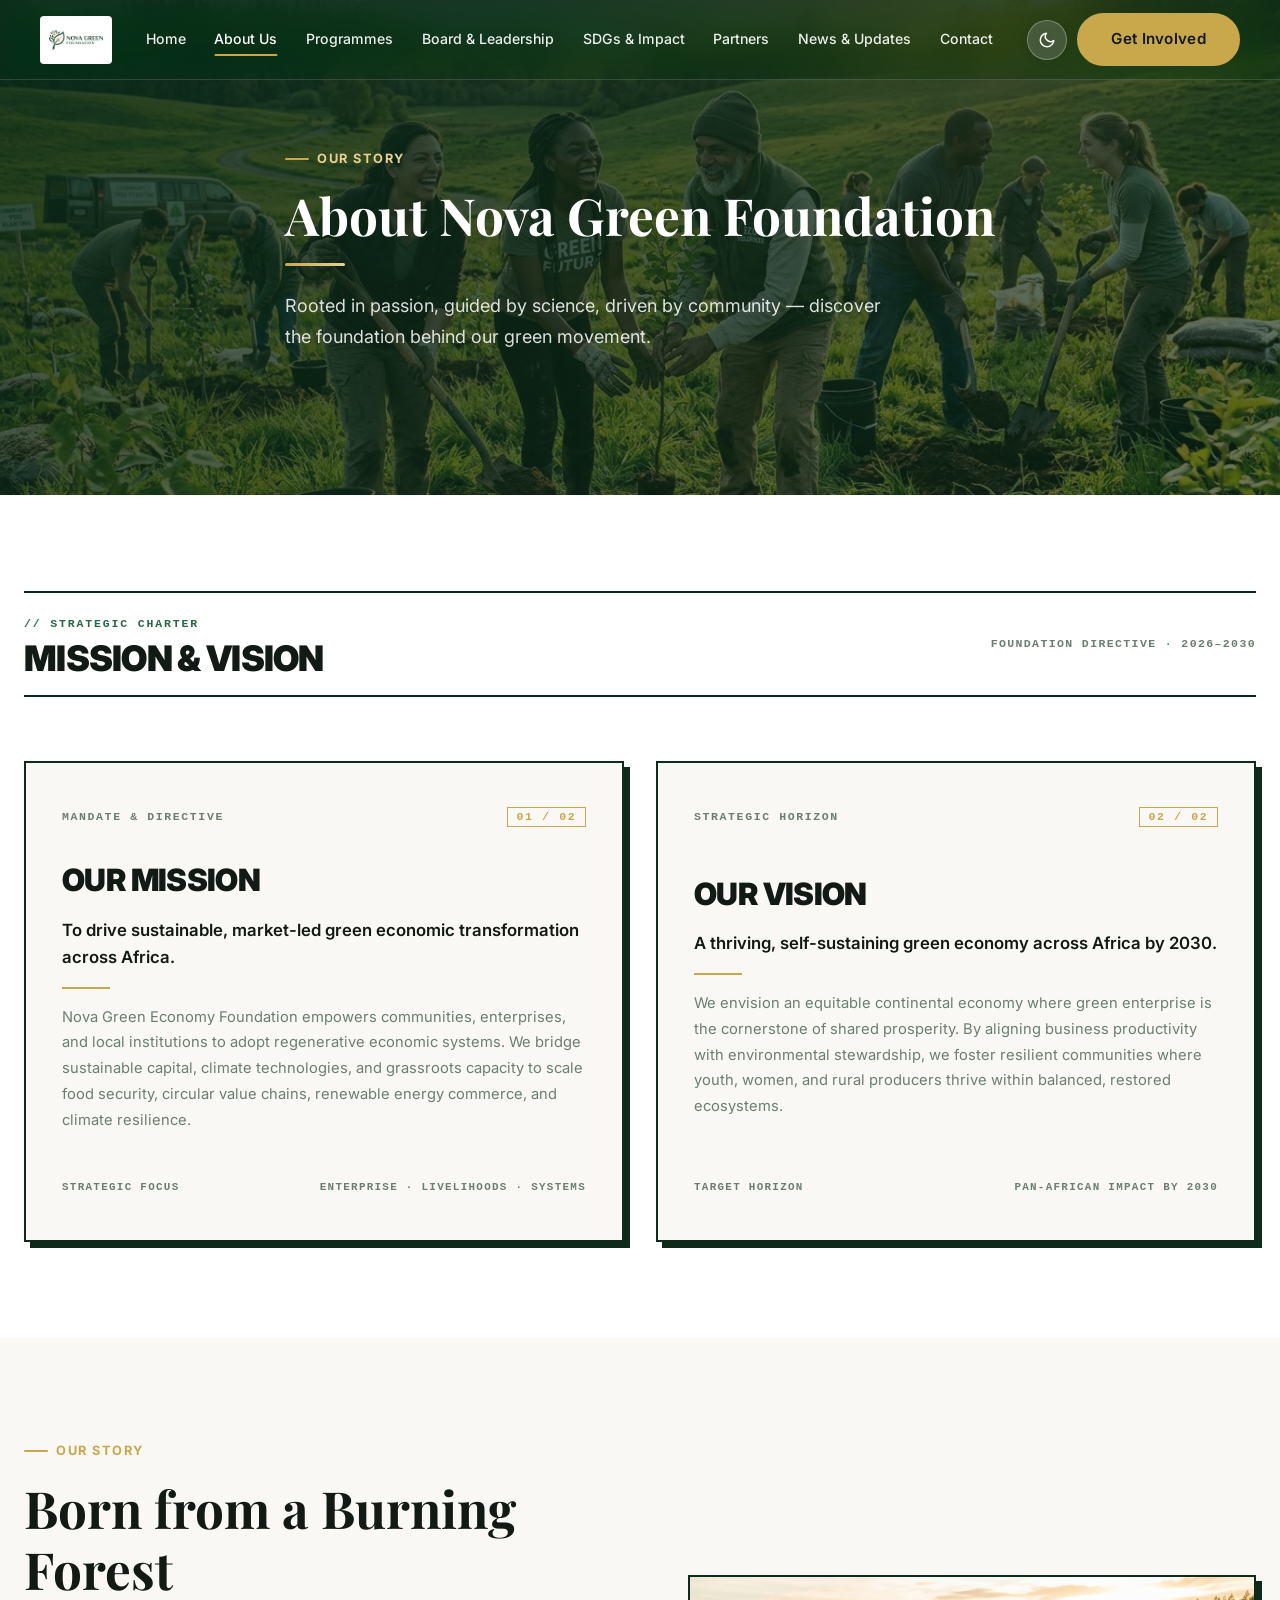
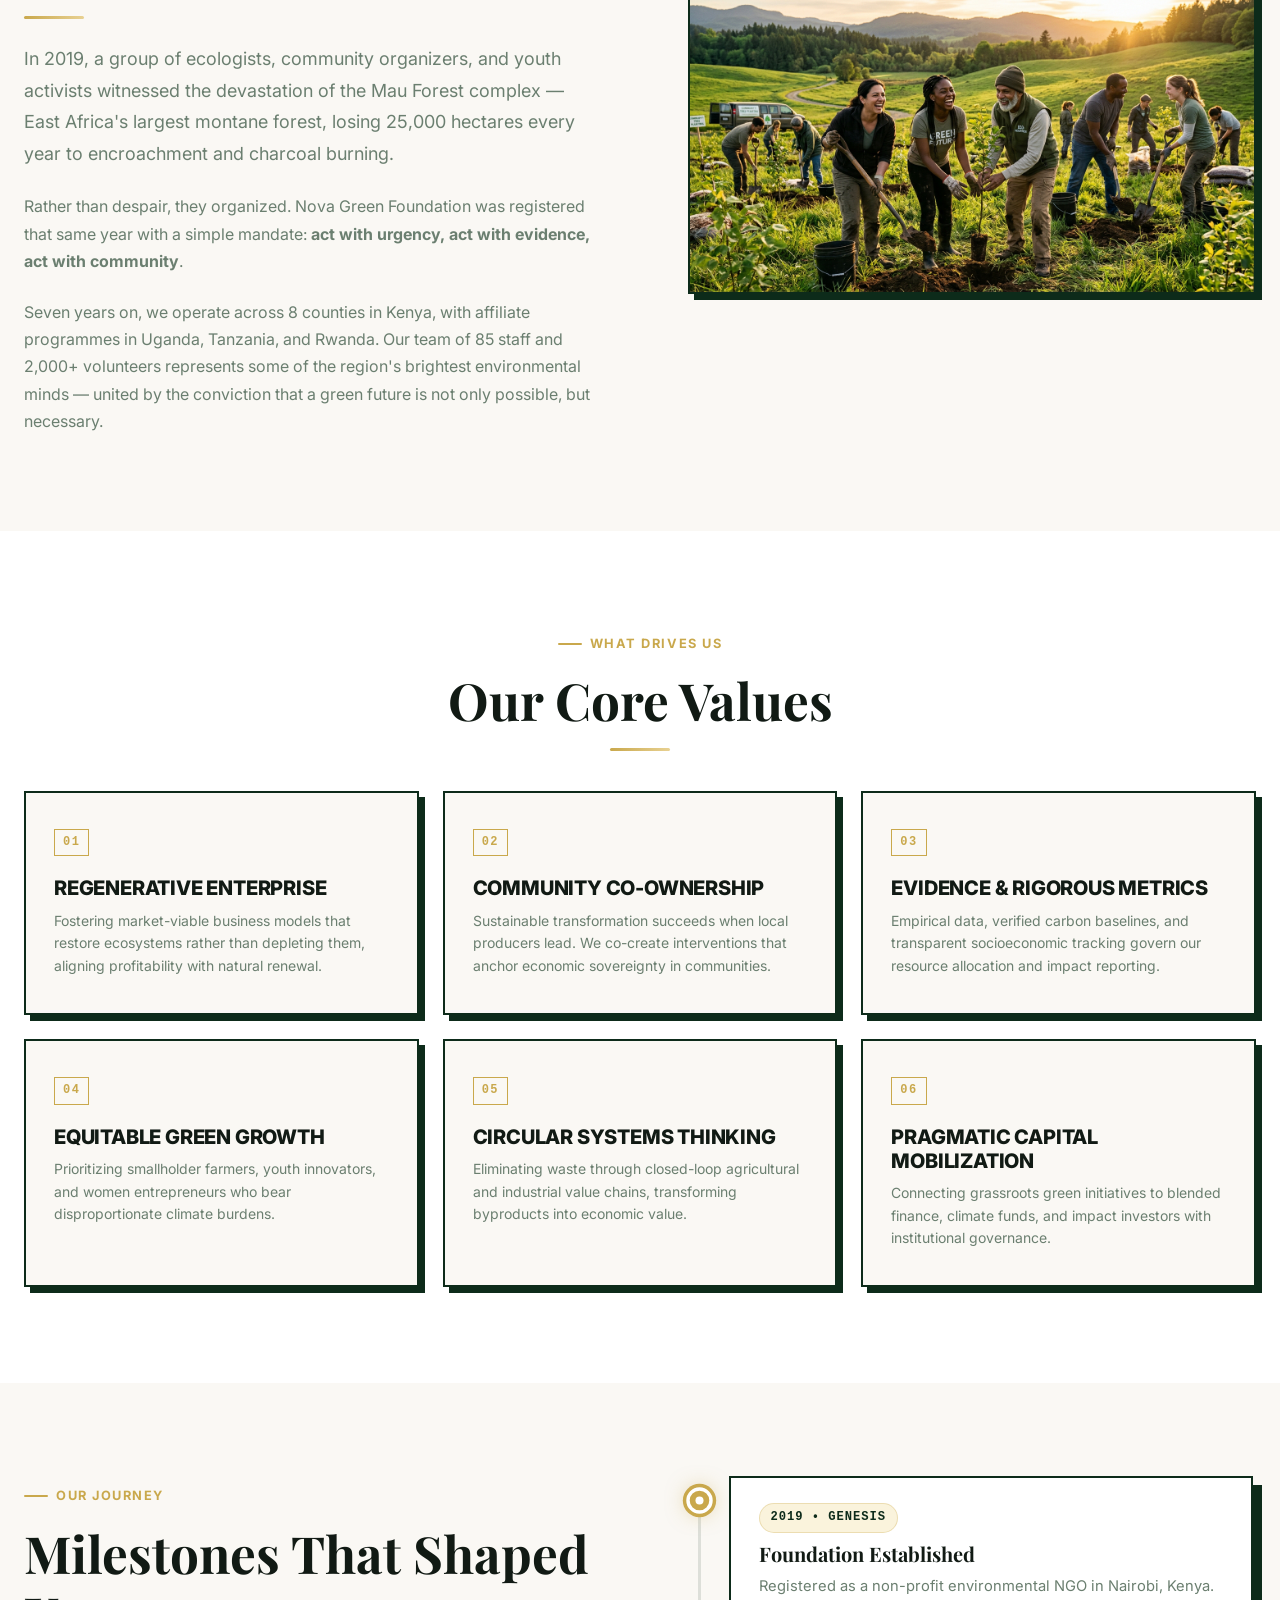
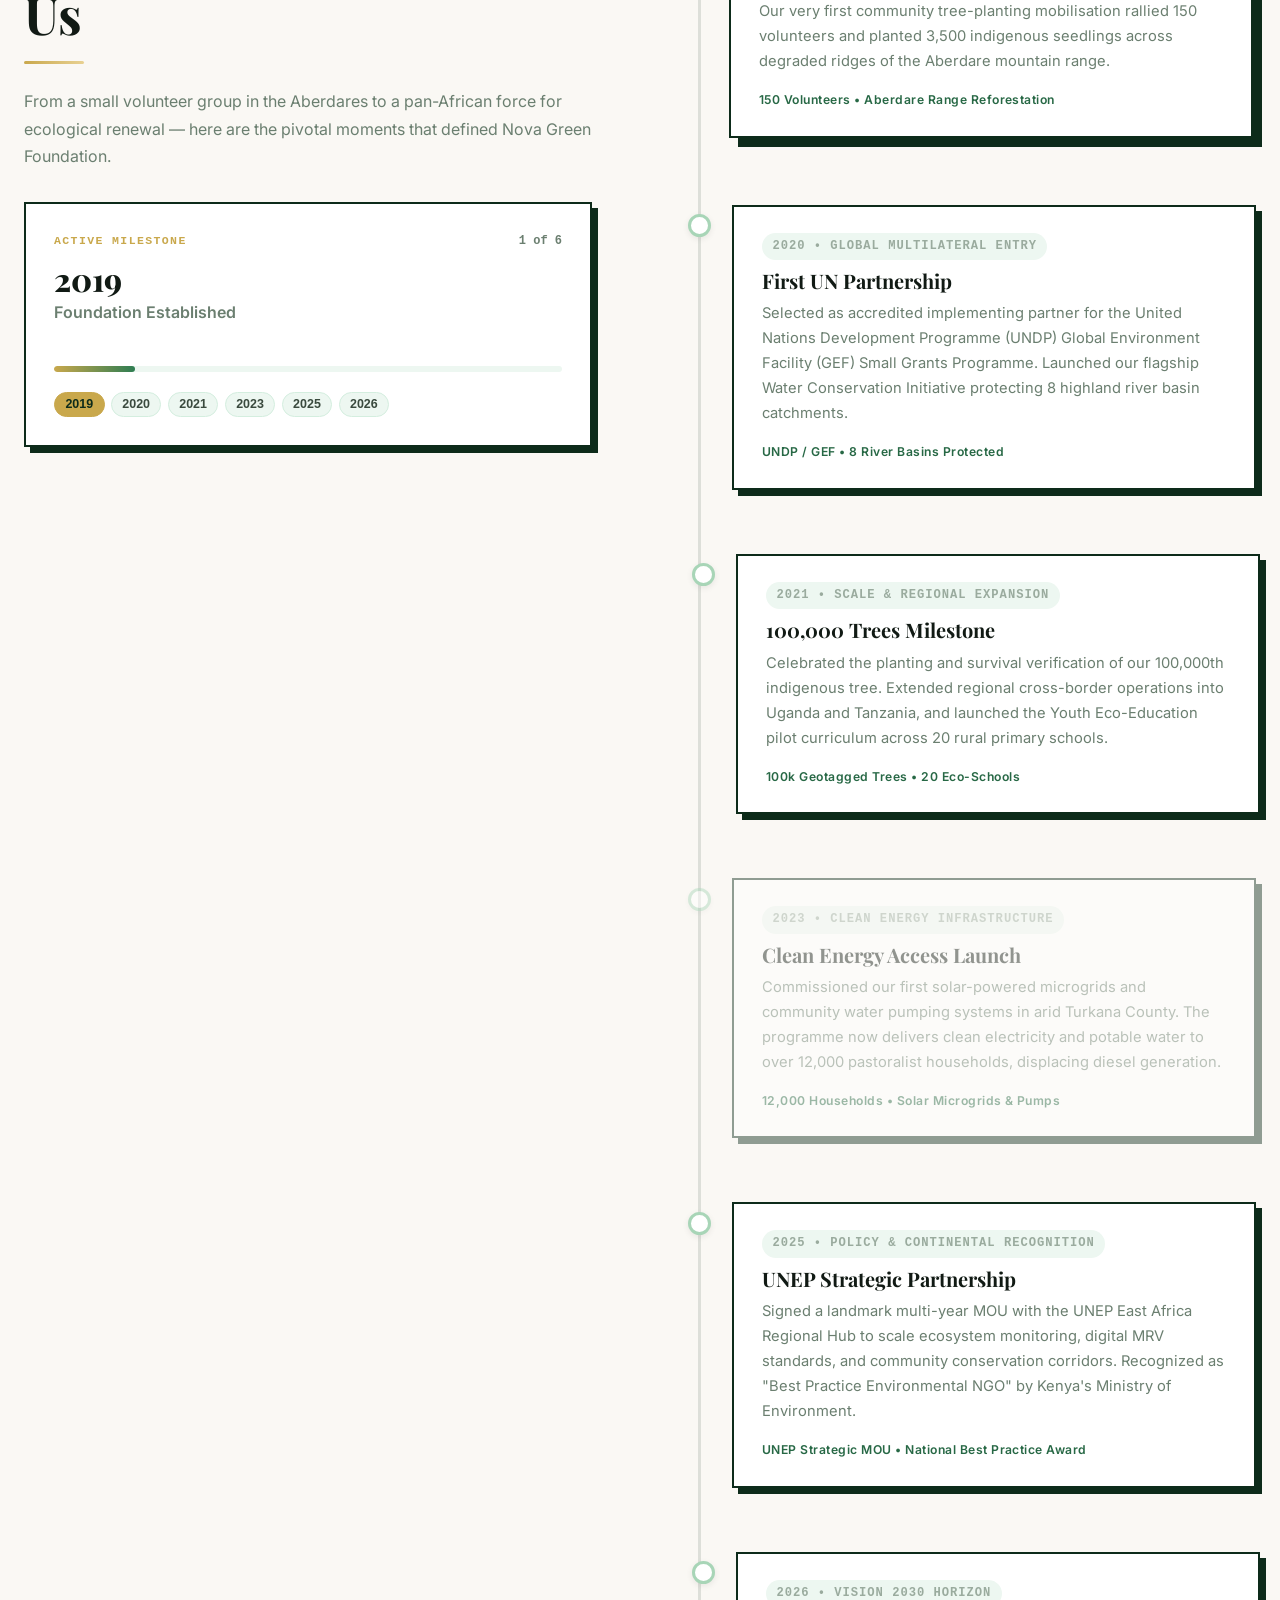
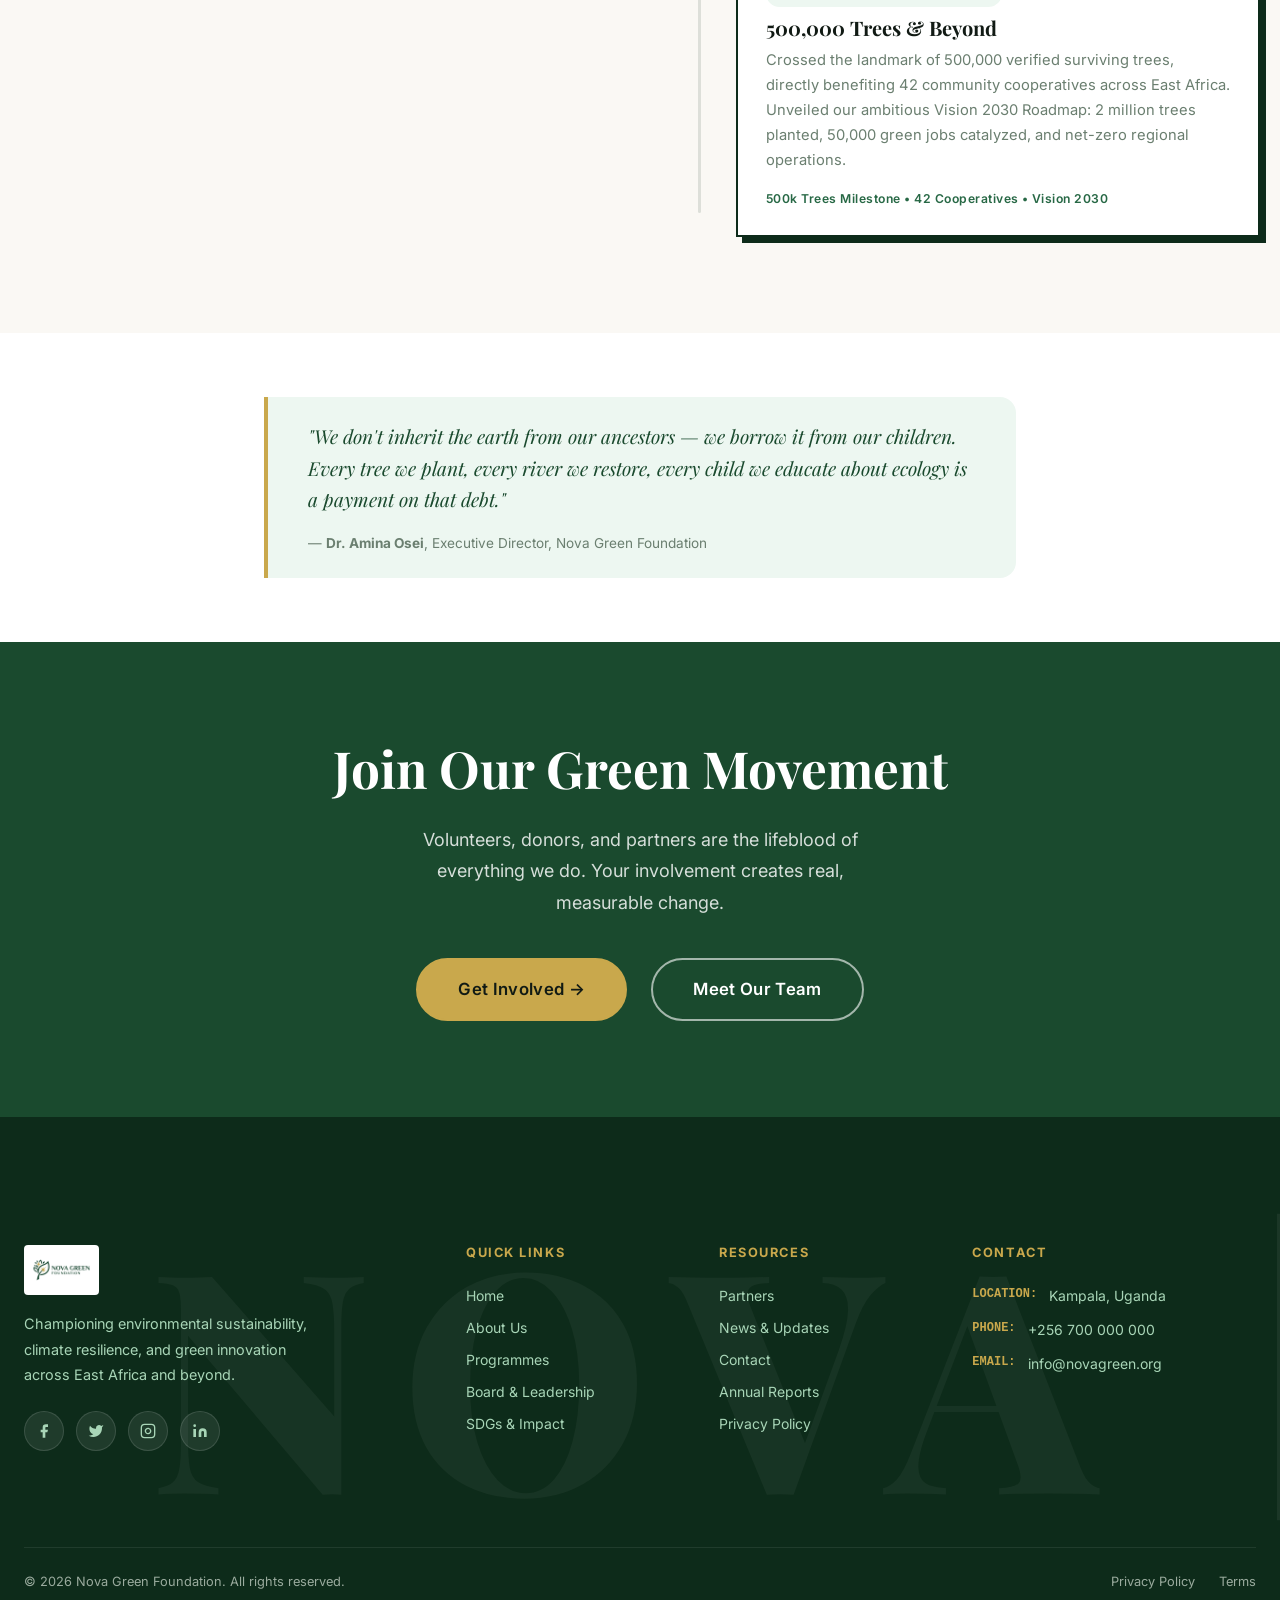
==== commit b9f9eb3b: "fix: center footer watermark, resolve mobile milestone overlap, and enhance Ways to Get Involved car" ====
--- a/pages/about.html
+++ b/pages/about.html
@@ -1,896 +1,940 @@
-<!DOCTYPE html>
-<html lang="en">
-<head>
-  <meta charset="UTF-8">
-  <meta name="viewport" content="width=device-width, initial-scale=1.0">
-  <meta name="description" content="Learn about Nova Green Foundation — our mission, vision, history, and core values driving environmental sustainability across East Africa and beyond.">
-  <title>About Us | Nova Green Foundation</title>
-  <script>
-    (function() {
-      try {
-        var s = localStorage.getItem('nova-theme');
-        var d = window.matchMedia && window.matchMedia('(prefers-color-scheme: dark)').matches;
-        document.documentElement.setAttribute('data-theme', s || (d ? 'dark' : 'light'));
-      } catch (e) {}
-    })();
-  </script>
-  <link rel="stylesheet" href="../css/global.css">
-  <style>
-    /* ── Scroll-driven Milestones Timeline ── */
-    .timeline {
-      position: relative;
-      padding-left: 2.75rem;
-    }
-    .timeline-track {
-      position: absolute;
-      left: 10px;
-      top: 14px;
-      bottom: 24px;
-      width: 3px;
-      background: rgba(13, 43, 26, 0.12);
-      border-radius: 999px;
-    }
-    [data-theme="dark"] .timeline-track {
-      background: rgba(255, 255, 255, 0.12);
-    }
-    .timeline-progress-line {
-      position: absolute;
-      left: 10px;
-      top: 14px;
-      width: 3px;
-      height: 0;
-      background: linear-gradient(180deg, var(--gold-500) 0%, #2e7d52 65%, var(--gold-400) 100%);
-      border-radius: 999px;
-      box-shadow: 0 0 14px rgba(201, 168, 76, 0.65);
-      transition: height 0.08s linear;
-      z-index: 1;
-      pointer-events: none;
-    }
-    .timeline-progress-head {
-      position: absolute;
-      left: 50%;
-      bottom: 0;
-      transform: translate(-50%, 50%);
-      width: 9px;
-      height: 9px;
-      border-radius: 50%;
-      background: #ffffff;
-      border: 2px solid var(--gold-500);
-      box-shadow: 0 0 10px var(--gold-500);
-    }
-    .timeline-item {
-      position: relative;
-      margin-bottom: var(--space-xl);
-      opacity: 0.45;
-      transform: translateY(0);
-      transition: opacity 0.4s ease, transform 0.4s ease;
-    }
-    .timeline-item:last-child {
-      margin-bottom: 0;
-    }
-    .timeline-item.active {
-      opacity: 1;
-      transform: translateY(0);
-    }
-    .timeline-item.current {
-      opacity: 1;
-      transform: translateX(4px);
-    }
-    .timeline-dot {
-      position: absolute;
-      left: -2.75rem;
-      top: 0.6rem;
-      width: 23px;
-      height: 23px;
-      border-radius: 50%;
-      background: var(--card-bg);
-      border: 3px solid var(--forest-200);
-      box-shadow: 0 2px 6px rgba(0, 0, 0, 0.08);
-      display: flex;
-      align-items: center;
-      justify-content: center;
-      z-index: 2;
-      transition: all 0.35s cubic-bezier(0.16, 1, 0.3, 1);
-    }
-    .timeline-dot-inner {
-      width: 7px;
-      height: 7px;
-      border-radius: 50%;
-      background: transparent;
-      transition: all 0.3s ease;
-    }
-    .timeline-item.active .timeline-dot {
-      background: var(--gold-500);
-      border-color: #ffffff;
-      box-shadow: 0 0 0 3px var(--gold-500), 0 0 18px rgba(201, 168, 76, 0.5);
-      transform: scale(1.15);
-    }
-    [data-theme="dark"] .timeline-item.active .timeline-dot {
-      border-color: #0d1e14;
-      box-shadow: 0 0 0 3px var(--gold-500), 0 0 20px rgba(226, 194, 102, 0.6);
-    }
-    .timeline-item.active .timeline-dot-inner {
-      background: #ffffff;
-    }
-    .timeline-item.current .timeline-dot {
-      animation: dotPulse 2s infinite;
-    }
-    @keyframes dotPulse {
-      0% { box-shadow: 0 0 0 3px var(--gold-500), 0 0 0 0 rgba(201, 168, 76, 0.6); }
-      70% { box-shadow: 0 0 0 3px var(--gold-500), 0 0 0 12px rgba(201, 168, 76, 0); }
-      100% { box-shadow: 0 0 0 3px var(--gold-500), 0 0 0 0 rgba(201, 168, 76, 0); }
-    }
-    .timeline-content {
-      background: var(--card-bg);
-      border-radius: var(--radius-lg);
-      padding: 1.5rem 1.75rem;
-      border: 1px solid var(--card-border);
-      box-shadow: var(--shadow-sm);
-      backdrop-filter: var(--glass-blur);
-      -webkit-backdrop-filter: var(--glass-blur);
-      transition: border-color 0.3s ease, box-shadow 0.3s ease;
-    }
-    .timeline-item.active .timeline-content {
-      border-color: rgba(201, 168, 76, 0.4);
-      box-shadow: var(--shadow-md);
-    }
-    .timeline-item.current .timeline-content {
-      border-color: var(--accent);
-      box-shadow: 0 12px 32px rgba(201, 168, 76, 0.16);
-    }
-    .timeline-year {
-      display: inline-flex;
-      align-items: center;
-      gap: 0.35rem;
-      font-family: ui-monospace, SFMono-Regular, Menlo, Monaco, Consolas, monospace;
-      font-size: 0.76rem;
-      font-weight: 700;
-      color: var(--muted-text);
-      background: var(--forest-50);
-      padding: 0.25rem 0.65rem;
-      border-radius: 999px;
-      letter-spacing: 0.08em;
-      text-transform: uppercase;
-      margin-bottom: 0.5rem;
-      transition: all 0.3s ease;
-    }
-    [data-theme="dark"] .timeline-year {
-      background: rgba(255, 255, 255, 0.06);
-    }
-    .timeline-item.active .timeline-year {
-      color: var(--forest-900);
-      background: var(--gold-100);
-      border: 1px solid rgba(201, 168, 76, 0.3);
-    }
-    [data-theme="dark"] .timeline-item.active .timeline-year {
-      color: var(--gold-300);
-      background: rgba(226, 194, 102, 0.15);
-      border-color: rgba(226, 194, 102, 0.3);
-    }
-    .timeline-title {
-      font-family: var(--font-serif);
-      font-size: 1.25rem;
-      font-weight: 700;
-      color: var(--dark-text);
-      margin-bottom: 0.45rem;
-      line-height: 1.3;
-    }
-    .timeline-desc {
-      font-size: 0.92rem;
-      color: var(--light-text);
-      line-height: 1.7;
-      margin-bottom: 0.75rem;
-    }
-    .timeline-meta-tag {
-      display: inline-block;
-      font-size: 0.76rem;
-      font-weight: 600;
-      color: var(--forest-600);
-      letter-spacing: 0.04em;
-    }
-    [data-theme="dark"] .timeline-meta-tag {
-      color: var(--forest-400);
-    }
-    
-    .milestone-live-tracker {
-      background: #ffffff;
-      border: 2px solid var(--forest-900);
-      border-radius: 0 !important;
-      padding: 1.75rem;
-      box-shadow: 6px 6px 0px var(--forest-900);
-      margin-top: 2rem;
-    }
-    [data-theme="dark"] .milestone-live-tracker {
-      background: #091a12;
-      border: 2px solid rgba(255, 255, 255, 0.25);
-      box-shadow: 6px 6px 0px var(--accent);
-    }
-    .tracker-header {
-      display: flex;
-      justify-content: space-between;
-      align-items: center;
-      margin-bottom: 0.75rem;
-    }
-    .tracker-badge {
-      font-family: ui-monospace, SFMono-Regular, Menlo, Monaco, Consolas, monospace;
-      font-size: 0.72rem;
-      font-weight: 700;
-      text-transform: uppercase;
-      letter-spacing: 0.12em;
-      color: var(--accent);
-    }
-    .tracker-step {
-      font-family: ui-monospace, SFMono-Regular, Menlo, Monaco, Consolas, monospace;
-      font-size: 0.75rem;
-      font-weight: 800;
-      color: var(--light-text);
-    }
-    .tracker-current-year {
-      font-family: var(--font-serif);
-      font-size: 2rem;
-      font-weight: 800;
-      line-height: 1;
-      color: var(--dark-text);
-      margin-bottom: 0.35rem;
-    }
-    .tracker-current-title {
-      font-size: 1rem;
-      font-weight: 600;
-      color: var(--light-text);
-      margin-bottom: 1.25rem;
-      line-height: 1.4;
-      min-height: 2.8rem;
-    }
-    .tracker-progress-wrap {
-      width: 100%;
-      height: 6px;
-      background: var(--forest-50);
-      border-radius: 999px;
-      overflow: hidden;
-      margin-bottom: 1.25rem;
-    }
-    [data-theme="dark"] .tracker-progress-wrap {
-      background: rgba(255, 255, 255, 0.08);
-    }
-    .tracker-progress-bar {
-      height: 100%;
-      background: linear-gradient(90deg, var(--gold-500), #2e7d52);
-      border-radius: 999px;
-      transition: width 0.3s cubic-bezier(0.16, 1, 0.3, 1);
-    }
-    .tracker-nav-chips {
-      display: flex;
-      flex-wrap: wrap;
-      gap: 0.4rem;
-    }
-    .tracker-chip {
-      background: var(--forest-50);
-      border: 1px solid var(--forest-100);
-      color: var(--mid-text);
-      font-size: 0.78rem;
-      font-weight: 600;
-      padding: 0.3rem 0.65rem;
-      border-radius: 999px;
-      cursor: pointer;
-      transition: all 0.2s ease;
-    }
-    [data-theme="dark"] .tracker-chip {
-      background: rgba(255, 255, 255, 0.06);
-      border-color: rgba(255, 255, 255, 0.1);
-      color: var(--mid-text);
-    }
-    .tracker-chip:hover {
-      background: var(--forest-100);
-      color: var(--dark-text);
-      border-color: var(--accent);
-    }
-    .tracker-chip.active {
-      background: var(--gold-500);
-      color: #0d2b1a;
-      border-color: var(--gold-500);
-      font-weight: 700;
-    }
-    /* ── Formal Brutalist Architecture: Mission & Vision ── */
-    .b-section-header {
-      border-top: 2px solid var(--forest-900);
-      border-bottom: 2px solid var(--forest-900);
-      padding: 1rem 0;
-      margin-bottom: var(--space-xl);
-      display: flex;
-      justify-content: space-between;
-      align-items: center;
-      flex-wrap: wrap;
-      gap: 1rem;
-    }
-    [data-theme="dark"] .b-section-header {
-      border-top-color: rgba(255, 255, 255, 0.25);
-      border-bottom-color: rgba(255, 255, 255, 0.25);
-    }
-    .bsh-kicker {
-      font-family: ui-monospace, SFMono-Regular, Menlo, Monaco, Consolas, monospace;
-      font-size: 0.72rem;
-      font-weight: 700;
-      letter-spacing: 0.16em;
-      text-transform: uppercase;
-      color: var(--forest-600);
-    }
-    [data-theme="dark"] .bsh-kicker { color: var(--gold-400); }
-    .bsh-title {
-      font-family: var(--font-sans);
-      font-size: clamp(1.6rem, 2.8vw, 2.2rem);
-      font-weight: 900;
-      letter-spacing: -0.02em;
-      margin: 0.15rem 0 0 0;
-      text-transform: uppercase;
-    }
-    .bsh-meta {
-      font-family: ui-monospace, SFMono-Regular, Menlo, Monaco, Consolas, monospace;
-      font-size: 0.72rem;
-      font-weight: 700;
-      letter-spacing: 0.12em;
-      color: var(--light-text);
-      text-transform: uppercase;
-    }
-
-    .brutalist-mv-grid {
-      display: grid;
-      grid-template-columns: 1fr 1fr;
-      gap: 2rem;
-      align-items: stretch;
-    }
-
-    .b-card {
-      position: relative;
-      background: var(--surface);
-      border: 2px solid var(--forest-900);
-      border-radius: 0 !important;
-      padding: 2.75rem 2.25rem;
-      display: flex;
-      flex-direction: column;
-      justify-content: space-between;
-      box-shadow: 6px 6px 0px var(--forest-900);
-      transition: transform 0.15s ease, box-shadow 0.15s ease;
-    }
-    .b-card:hover {
-      transform: translate(-3px, -3px);
-      box-shadow: 9px 9px 0px var(--forest-900);
-    }
-
-    [data-theme="dark"] .b-card {
-      background: #091a12;
-      border-color: rgba(255, 255, 255, 0.25);
-      box-shadow: 6px 6px 0px var(--accent);
-    }
-    [data-theme="dark"] .b-card:hover {
-      box-shadow: 9px 9px 0px var(--accent);
-    }
-
-    .b-card-meta-top {
-      display: flex;
-      justify-content: space-between;
-      align-items: center;
-      padding-bottom: 0.75rem;
-      border-bottom: 1px solid var(--border-color);
-      margin-bottom: 1.5rem;
-      font-family: ui-monospace, SFMono-Regular, Menlo, Monaco, Consolas, monospace;
-      font-size: 0.72rem;
-      font-weight: 700;
-      letter-spacing: 0.14em;
-      text-transform: uppercase;
-      color: var(--light-text);
-    }
-
-    .b-card-index {
-      border: 1px solid currentColor;
-      padding: 0.2rem 0.55rem;
-      font-size: 0.72rem;
-      font-weight: 800;
-      line-height: 1;
-      color: var(--accent);
-    }
-
-    .b-card-title {
-      font-family: var(--font-sans);
-      font-size: clamp(1.8rem, 2.4vw, 2.3rem);
-      font-weight: 900;
-      letter-spacing: -0.02em;
-      line-height: 1.1;
-      text-transform: uppercase;
-      margin-bottom: 1.25rem;
-      color: var(--dark-text);
-    }
-
-    .b-card-lead {
-      font-size: 1.05rem;
-      font-weight: 600;
-      line-height: 1.6;
-      color: var(--dark-text);
-      margin-bottom: 1rem;
-    }
-
-    .b-card-divider {
-      width: 48px;
-      height: 2px;
-      background: var(--accent);
-      margin-bottom: 1rem;
-    }
-
-    .b-card-desc {
-      font-size: 0.92rem;
-      line-height: 1.75;
-      color: var(--light-text);
-      margin-bottom: 2rem;
-      flex-grow: 1;
-    }
-
-    .b-card-meta-bottom {
-      display: flex;
-      justify-content: space-between;
-      align-items: center;
-      padding-top: 0.85rem;
-      border-top: 1px dashed var(--border-color);
-      font-family: ui-monospace, SFMono-Regular, Menlo, Monaco, Consolas, monospace;
-      font-size: 0.68rem;
-      font-weight: 700;
-      letter-spacing: 0.12em;
-      text-transform: uppercase;
-      color: var(--light-text);
-      flex-wrap: wrap;
-      gap: 0.5rem;
-    }
-
-    /* ── Formal Brutalist Values Grid ── */
-    .values-grid {
-      display: grid;
-      grid-template-columns: repeat(3, 1fr);
-      gap: 1.5rem;
-    }
-    .value-card {
-      background: var(--surface);
-      border: 2px solid var(--forest-900);
-      border-radius: 0 !important;
-      padding: 2.25rem 1.75rem;
-      display: flex;
-      flex-direction: column;
-      box-shadow: 4px 4px 0px var(--forest-900);
-      transition: transform 0.15s ease, box-shadow 0.15s ease;
-      position: relative;
-    }
-    .value-card:hover {
-      transform: translate(-2px, -2px);
-      box-shadow: 7px 7px 0px var(--forest-900);
-    }
-    [data-theme="dark"] .value-card {
-      background: #091a12;
-      border-color: rgba(255, 255, 255, 0.22);
-      box-shadow: 4px 4px 0px rgba(255, 255, 255, 0.22);
-    }
-    [data-theme="dark"] .value-card:hover {
-      box-shadow: 7px 7px 0px var(--accent);
-    }
-    .value-num {
-      font-family: ui-monospace, SFMono-Regular, Menlo, Monaco, Consolas, monospace;
-      font-size: 0.75rem;
-      font-weight: 800;
-      letter-spacing: 0.12em;
-      color: var(--accent);
-      border: 1px solid currentColor;
-      display: inline-block;
-      width: fit-content;
-      padding: 0.2rem 0.5rem;
-      margin-bottom: 1.25rem;
-    }
-    .value-card h3 {
-      font-family: var(--font-sans);
-      font-size: 1.25rem;
-      font-weight: 800;
-      letter-spacing: -0.01em;
-      margin-bottom: 0.6rem;
-      color: var(--dark-text);
-      text-transform: uppercase;
-    }
-
-    @media (max-width: 992px) {
-      .values-grid { grid-template-columns: repeat(2, 1fr); }
-      .brutalist-mv-grid { grid-template-columns: 1fr; gap: 1.75rem; }
-      .b-card { padding: 2rem 1.5rem; }
-    }
-    @media (max-width: 640px) {
-      .values-grid { grid-template-columns: 1fr; }
-      .bsh-meta { display: none; }
-    }
-  </style>
-</head>
-<body>
-  <!-- Navigation -->
-  <nav class="navbar transparent" id="navbar">
-    <div class="nav-inner">
-      <a href="../index.html" class="nav-logo">
-        <img src="../assets/images/logo.jpg" alt="Nova Green Foundation">
-      </a>
-      <div class="nav-links">
-        <a href="../index.html"       class="nav-link" data-page="home">Home</a>
-        <a href="about.html"          class="nav-link active" data-page="about">About Us</a>
-        <a href="programmes.html"     class="nav-link" data-page="programmes">Programmes</a>
-        <a href="board.html"          class="nav-link" data-page="board">Board & Leadership</a>
-        <a href="sdgs.html"           class="nav-link" data-page="sdgs">SDGs & Impact</a>
-        <a href="partners.html"       class="nav-link" data-page="partners">Partners</a>
-        <a href="news.html"           class="nav-link" data-page="news">News & Updates</a>
-        <a href="contact.html"        class="nav-link" data-page="contact">Contact</a>
-      </div>
-      <div class="nav-actions">
-        <button class="theme-toggle" id="theme-toggle" aria-label="Toggle light or dark theme" title="Toggle theme">
-          <span class="theme-icon sun-icon" aria-hidden="true">
-            <svg width="18" height="18" viewBox="0 0 24 24" fill="none" stroke="currentColor" stroke-width="2" stroke-linecap="round" stroke-linejoin="round"><circle cx="12" cy="12" r="5"></circle><line x1="12" y1="1" x2="12" y2="3"></line><line x1="12" y1="21" x2="12" y2="23"></line><line x1="4.22" y1="4.22" x2="5.64" y2="5.64"></line><line x1="18.36" y1="18.36" x2="19.78" y2="19.78"></line><line x1="1" y1="12" x2="3" y2="12"></line><line x1="21" y1="12" x2="23" y2="12"></line><line x1="4.22" y1="19.78" x2="5.64" y2="18.36"></line><line x1="18.36" y1="5.64" x2="19.78" y2="4.22"></line></svg>
-          </span>
-          <span class="theme-icon moon-icon" aria-hidden="true">
-            <svg width="18" height="18" viewBox="0 0 24 24" fill="none" stroke="currentColor" stroke-width="2" stroke-linecap="round" stroke-linejoin="round"><path d="M21 12.79A9 9 0 1 1 11.21 3 7 7 0 0 0 21 12.79z"></path></svg>
-          </span>
-        </button>
-        <a href="contact.html" class="btn btn-accent nav-cta">Get Involved</a>
-        <button class="nav-toggle" id="nav-toggle" aria-label="Toggle menu"><span></span><span></span><span></span></button>
-      </div>
-    </div>
-  </nav>
-  <div class="nav-mobile" id="nav-mobile">
-    <a href="../index.html"   class="nav-mobile-link" data-page="home">Home</a>
-    <a href="about.html"      class="nav-mobile-link active" data-page="about">About Us</a>
-    <a href="programmes.html" class="nav-mobile-link" data-page="programmes">Programmes</a>
-    <a href="board.html"      class="nav-mobile-link" data-page="board">Board &amp; Leadership</a>
-    <a href="sdgs.html"       class="nav-mobile-link" data-page="sdgs">SDGs &amp; Impact</a>
-    <a href="partners.html"   class="nav-mobile-link" data-page="partners">Partners</a>
-    <a href="news.html"       class="nav-mobile-link" data-page="news">News &amp; Updates</a>
-    <a href="contact.html"    class="nav-mobile-link" data-page="contact">Contact</a>
-    <div class="nav-mobile-actions">
-      <button class="mobile-theme-btn" id="mobile-theme-btn" aria-label="Toggle theme">
-        <span class="theme-icon sun-icon">Switch Theme</span>
-        <span class="theme-icon moon-icon">Switch Theme</span>
-      </button>
-      <a href="contact.html" class="btn btn-accent" style="text-align:center;width:100%">Get Involved</a>
-    </div>
-  </div>
-
-  <main>
-    <!-- Page Hero -->
-    <section class="page-hero" aria-label="About us page header">
-      <div class="hero-bg" style="background-image:url('../assets/images/about-hero.jpg')"></div>
-      <div class="page-hero-overlay"></div>
-      <div class="container page-hero-content">
-        <span class="section-label" style="color:var(--gold-300)">Our Story</span>
-        <h1 class="display-2 text-white">About Nova Green Foundation</h1>
-        <div class="gold-divider"></div>
-        <p class="body-lg text-white" style="opacity:0.85;max-width:600px">
-          Rooted in passion, guided by science, driven by community — discover the foundation behind our green movement.
-        </p>
-      </div>
-    </section>
-
-    <!-- Mission & Vision (Formal Brutalist Aesthetic) -->
-    <section class="section" aria-labelledby="mission-heading">
-      <div class="container">
-        <!-- Structural Brutalist Header -->
-        <div class="b-section-header reveal">
-          <div>
-            <span class="bsh-kicker">// STRATEGIC CHARTER</span>
-            <h2 class="bsh-title">Mission &amp; Vision</h2>
-          </div>
-          <div class="bsh-meta">
-            <span>FOUNDATION DIRECTIVE · 2026–2030</span>
-          </div>
-        </div>
-
-        <div class="brutalist-mv-grid">
-          <!-- Brutalist Card 01: Our Mission -->
-          <article class="b-card reveal-left">
-            <div class="b-card-meta-top">
-              <span>MANDATE &amp; DIRECTIVE</span>
-              <span class="b-card-index">01 / 02</span>
-            </div>
-            <div>
-              <h3 class="b-card-title" id="mission-heading">OUR MISSION</h3>
-              <p class="b-card-lead">
-                To drive sustainable, market-led green economic transformation across Africa.
-              </p>
-              <div class="b-card-divider"></div>
-              <p class="b-card-desc">
-                Nova Green Economy Foundation empowers communities, enterprises, and local institutions to adopt regenerative economic systems. We bridge sustainable capital, climate technologies, and grassroots capacity to scale food security, circular value chains, renewable energy commerce, and climate resilience.
-              </p>
-            </div>
-            <div class="b-card-meta-bottom">
-              <span>STRATEGIC FOCUS</span>
-              <span>ENTERPRISE · LIVELIHOODS · SYSTEMS</span>
-            </div>
-          </article>
-
-          <!-- Brutalist Card 02: Our Vision -->
-          <article class="b-card reveal-right">
-            <div class="b-card-meta-top">
-              <span>STRATEGIC HORIZON</span>
-              <span class="b-card-index">02 / 02</span>
-            </div>
-            <div>
-              <h3 class="b-card-title">OUR VISION</h3>
-              <p class="b-card-lead">
-                A thriving, self-sustaining green economy across Africa by 2030.
-              </p>
-              <div class="b-card-divider"></div>
-              <p class="b-card-desc">
-                We envision an equitable continental economy where green enterprise is the cornerstone of shared prosperity. By aligning business productivity with environmental stewardship, we foster resilient communities where youth, women, and rural producers thrive within balanced, restored ecosystems.
-              </p>
-            </div>
-            <div class="b-card-meta-bottom">
-              <span>TARGET HORIZON</span>
-              <span>PAN-AFRICAN IMPACT BY 2030</span>
-            </div>
-          </article>
-        </div>
-      </div>
-    </section>
-
-    <!-- Our Story -->
-    <section class="section bg-cream" aria-labelledby="story-heading">
-      <div class="container">
-        <div class="grid-2" style="align-items:center;gap:var(--space-2xl)">
-          <div class="reveal-left">
-            <span class="section-label">Our Story</span>
-            <h2 class="display-2" id="story-heading">Born from a Burning Forest</h2>
-            <div class="gold-divider"></div>
-            <p class="body-lg text-light mb-md">
-              In 2019, a group of ecologists, community organizers, and youth activists witnessed the devastation of the Mau Forest complex — East Africa's largest montane forest, losing 25,000 hectares every year to encroachment and charcoal burning.
-            </p>
-            <p class="body-md text-light mb-md">
-              Rather than despair, they organized. Nova Green Foundation was registered that same year with a simple mandate: <strong>act with urgency, act with evidence, act with community</strong>.
-            </p>
-            <p class="body-md text-light">
-              Seven years on, we operate across 8 counties in Kenya, with affiliate programmes in Uganda, Tanzania, and Rwanda. Our team of 85 staff and 2,000+ volunteers represents some of the region's brightest environmental minds — united by the conviction that a green future is not only possible, but necessary.
-            </p>
-          </div>
-          <div class="reveal-right">
-            <div style="border:2px solid var(--forest-900);box-shadow:6px 6px 0px var(--forest-900);overflow:hidden;background:#ffffff;">
-              <img src="../assets/images/about-hero.jpg" alt="Community members engaged in environmental work" style="width:100%;display:block;">
-            </div>
-          </div>
-        </div>
-      </div>
-    </section>
-
-    <!-- Core Values -->
-    <section class="section" aria-labelledby="values-heading">
-      <div class="container">
-        <div class="text-center mb-lg reveal">
-          <span class="section-label">What Drives Us</span>
-          <h2 class="display-2" id="values-heading">Our Core Values</h2>
-          <div class="gold-divider center"></div>
-        </div>
-        <div class="values-grid">
-          <div class="value-card reveal delay-1">
-            <span class="value-num">01</span>
-            <h3 class="heading-2 mb-sm">Regenerative Enterprise</h3>
-            <p class="body-sm text-light">Fostering market-viable business models that restore ecosystems rather than depleting them, aligning profitability with natural renewal.</p>
-          </div>
-          <div class="value-card reveal delay-2">
-            <span class="value-num">02</span>
-            <h3 class="heading-2 mb-sm">Community Co-Ownership</h3>
-            <p class="body-sm text-light">Sustainable transformation succeeds when local producers lead. We co-create interventions that anchor economic sovereignty in communities.</p>
-          </div>
-          <div class="value-card reveal delay-3">
-            <span class="value-num">03</span>
-            <h3 class="heading-2 mb-sm">Evidence &amp; Rigorous Metrics</h3>
-            <p class="body-sm text-light">Empirical data, verified carbon baselines, and transparent socioeconomic tracking govern our resource allocation and impact reporting.</p>
-          </div>
-          <div class="value-card reveal delay-4">
-            <span class="value-num">04</span>
-            <h3 class="heading-2 mb-sm">Equitable Green Growth</h3>
-            <p class="body-sm text-light">Prioritizing smallholder farmers, youth innovators, and women entrepreneurs who bear disproportionate climate burdens.</p>
-          </div>
-          <div class="value-card reveal delay-5">
-            <span class="value-num">05</span>
-            <h3 class="heading-2 mb-sm">Circular Systems Thinking</h3>
-            <p class="body-sm text-light">Eliminating waste through closed-loop agricultural and industrial value chains, transforming byproducts into economic value.</p>
-          </div>
-          <div class="value-card reveal delay-6">
-            <span class="value-num">06</span>
-            <h3 class="heading-2 mb-sm">Pragmatic Capital Mobilization</h3>
-            <p class="body-sm text-light">Connecting grassroots green initiatives to blended finance, climate funds, and impact investors with institutional governance.</p>
-          </div>
-        </div>
-      </div>
-    </section>
-
-    <!-- Timeline -->
-    <section class="section bg-cream" aria-labelledby="timeline-heading" id="milestones-section">
-      <div class="container">
-        <div class="grid-2" style="gap:var(--space-2xl);align-items:start">
-          <div class="reveal-left" style="position: sticky; top: 110px;">
-            <span class="section-label">Our Journey</span>
-            <h2 class="display-2" id="timeline-heading">Milestones That Shaped Us</h2>
-            <div class="gold-divider"></div>
-            <p class="body-md text-light">From a small volunteer group in the Aberdares to a pan-African force for ecological renewal — here are the pivotal moments that defined Nova Green Foundation.</p>
-            
-            <!-- Live Scroll-Driven Journey Tracker -->
-            <div class="milestone-live-tracker">
-              <div class="tracker-header">
-                <span class="tracker-badge">Active Milestone</span>
-                <span class="tracker-step" id="milestone-step-indicator">1 of 6</span>
-              </div>
-              <div class="tracker-current-year" id="milestone-current-year">2019</div>
-              <div class="tracker-current-title" id="milestone-current-title">Foundation Established</div>
-              <div class="tracker-progress-wrap">
-                <div class="tracker-progress-bar" id="milestone-tracker-bar" style="width: 16%;"></div>
-              </div>
-              <div class="tracker-nav-chips">
-                <button type="button" class="tracker-chip active" data-target="0">2019</button>
-                <button type="button" class="tracker-chip" data-target="1">2020</button>
-                <button type="button" class="tracker-chip" data-target="2">2021</button>
-                <button type="button" class="tracker-chip" data-target="3">2023</button>
-                <button type="button" class="tracker-chip" data-target="4">2025</button>
-                <button type="button" class="tracker-chip" data-target="5">2026</button>
-              </div>
-            </div>
-          </div>
-          <div class="timeline reveal-right" id="milestones-timeline">
-            <!-- Background track line -->
-            <div class="timeline-track" aria-hidden="true"></div>
-            <!-- Dynamic scroll-driven progress line -->
-            <div class="timeline-progress-line" id="timeline-progress-line" aria-hidden="true">
-              <div class="timeline-progress-head"></div>
-            </div>
-
-            <!-- Milestone 01: 2019 -->
-            <div class="timeline-item active" data-index="0" id="milestone-2019">
-              <div class="timeline-dot" aria-hidden="true"><span class="timeline-dot-inner"></span></div>
-              <div class="timeline-content">
-                <div class="timeline-year">2019 • Genesis</div>
-                <h3 class="timeline-title">Foundation Established</h3>
-                <p class="timeline-desc">Registered as a non-profit environmental NGO in Nairobi, Kenya. Our very first community tree-planting mobilisation rallied 150 volunteers and planted 3,500 indigenous seedlings across degraded ridges of the Aberdare mountain range.</p>
-                <span class="timeline-meta-tag">150 Volunteers • Aberdare Range Reforestation</span>
-              </div>
-            </div>
-
-            <!-- Milestone 02: 2020 -->
-            <div class="timeline-item" data-index="1" id="milestone-2020">
-              <div class="timeline-dot" aria-hidden="true"><span class="timeline-dot-inner"></span></div>
-              <div class="timeline-content">
-                <div class="timeline-year">2020 • Global Multilateral Entry</div>
-                <h3 class="timeline-title">First UN Partnership</h3>
-                <p class="timeline-desc">Selected as accredited implementing partner for the United Nations Development Programme (UNDP) Global Environment Facility (GEF) Small Grants Programme. Launched our flagship Water Conservation Initiative protecting 8 highland river basin catchments.</p>
-                <span class="timeline-meta-tag">UNDP / GEF • 8 River Basins Protected</span>
-              </div>
-            </div>
-
-            <!-- Milestone 03: 2021 -->
-            <div class="timeline-item" data-index="2" id="milestone-2021">
-              <div class="timeline-dot" aria-hidden="true"><span class="timeline-dot-inner"></span></div>
-              <div class="timeline-content">
-                <div class="timeline-year">2021 • Scale & Regional Expansion</div>
-                <h3 class="timeline-title">100,000 Trees Milestone</h3>
-                <p class="timeline-desc">Celebrated the planting and survival verification of our 100,000th indigenous tree. Extended regional cross-border operations into Uganda and Tanzania, and launched the Youth Eco-Education pilot curriculum across 20 rural primary schools.</p>
-                <span class="timeline-meta-tag">100k Geotagged Trees • 20 Eco-Schools</span>
-              </div>
-            </div>
-
-            <!-- Milestone 04: 2023 -->
-            <div class="timeline-item" data-index="3" id="milestone-2023">
-              <div class="timeline-dot" aria-hidden="true"><span class="timeline-dot-inner"></span></div>
-              <div class="timeline-content">
-                <div class="timeline-year">2023 • Clean Energy Infrastructure</div>
-                <h3 class="timeline-title">Clean Energy Access Launch</h3>
-                <p class="timeline-desc">Commissioned our first solar-powered microgrids and community water pumping systems in arid Turkana County. The programme now delivers clean electricity and potable water to over 12,000 pastoralist households, displacing diesel generation.</p>
-                <span class="timeline-meta-tag">12,000 Households • Solar Microgrids & Pumps</span>
-              </div>
-            </div>
-
-            <!-- Milestone 05: 2025 -->
-            <div class="timeline-item" data-index="4" id="milestone-2025">
-              <div class="timeline-dot" aria-hidden="true"><span class="timeline-dot-inner"></span></div>
-              <div class="timeline-content">
-                <div class="timeline-year">2025 • Policy & Continental Recognition</div>
-                <h3 class="timeline-title">UNEP Strategic Partnership</h3>
-                <p class="timeline-desc">Signed a landmark multi-year MOU with the UNEP East Africa Regional Hub to scale ecosystem monitoring, digital MRV standards, and community conservation corridors. Recognized as "Best Practice Environmental NGO" by Kenya's Ministry of Environment.</p>
-                <span class="timeline-meta-tag">UNEP Strategic MOU • National Best Practice Award</span>
-              </div>
-            </div>
-
-            <!-- Milestone 06: 2026 -->
-            <div class="timeline-item" data-index="5" id="milestone-2026">
-              <div class="timeline-dot" aria-hidden="true"><span class="timeline-dot-inner"></span></div>
-              <div class="timeline-content">
-                <div class="timeline-year">2026 • Vision 2030 Horizon</div>
-                <h3 class="timeline-title">500,000 Trees & Beyond</h3>
-                <p class="timeline-desc">Crossed the landmark of 500,000 verified surviving trees, directly benefiting 42 community cooperatives across East Africa. Unveiled our ambitious Vision 2030 Roadmap: 2 million trees planted, 50,000 green jobs catalyzed, and net-zero regional operations.</p>
-                <span class="timeline-meta-tag">500k Trees Milestone • 42 Cooperatives • Vision 2030</span>
-              </div>
-            </div>
-          </div>
-        </div>
-      </div>
-    </section>
-
-    <!-- Pull Quote -->
-    <section class="section-sm">
-      <div class="container-sm">
-        <blockquote class="pull-quote reveal">
-          "We don't inherit the earth from our ancestors — we borrow it from our children. Every tree we plant, every river we restore, every child we educate about ecology is a payment on that debt."
-          <footer style="font-family:var(--font-sans);font-size:0.85rem;color:var(--light-text);margin-top:1rem;font-style:normal">
-            — <strong>Dr. Amina Osei</strong>, Executive Director, Nova Green Foundation
-          </footer>
-        </blockquote>
-      </div>
-    </section>
-
-    <!-- CTA -->
-    <section style="background:var(--forest-800);padding:var(--space-2xl) 0" aria-label="Call to action">
-      <div class="container text-center">
-        <h2 class="display-2 text-white mb-md reveal">Join Our Green Movement</h2>
-        <p class="body-lg text-white reveal" style="opacity:0.82;max-width:500px;margin:0 auto var(--space-lg)">Volunteers, donors, and partners are the lifeblood of everything we do. Your involvement creates real, measurable change.</p>
-        <div class="flex-center gap-md flex-wrap reveal">
-          <a href="contact.html" class="btn btn-accent btn-lg">Get Involved →</a>
-          <a href="board.html"   class="btn btn-outline-white btn-lg">Meet Our Team</a>
-        </div>
-      </div>
-    </section>
-  </main>
-
-  <!-- Footer -->
-  <footer class="footer">
-    <div class="container">
-      <div class="footer-grid">
-        <div>
-          <img src="../assets/images/logo.jpg" alt="Nova Green Foundation" style="height:50px;width:auto;margin-bottom:var(--space-sm);border-radius:var(--radius-sm);">
-          <p class="footer-brand-desc">Championing environmental sustainability, climate resilience, and green innovation across East Africa and beyond.</p>
-          <div class="footer-social">
-            <a href="https://facebook.com" target="_blank" rel="noopener" class="social-btn" aria-label="Facebook">
-              <svg width="16" height="16" viewBox="0 0 24 24" fill="currentColor"><path d="M18 2h-3a5 5 0 00-5 5v3H7v4h3v8h4v-8h3l1-4h-4V7a1 1 0 011-1h3z"/></svg>
-            </a>
-            <a href="https://twitter.com" target="_blank" rel="noopener" class="social-btn" aria-label="Twitter">
-              <svg width="16" height="16" viewBox="0 0 24 24" fill="currentColor"><path d="M23 3a10.9 10.9 0 01-3.14 1.53 4.48 4.48 0 00-7.86 3v1A10.66 10.66 0 013 4s-4 9 5 13a11.64 11.64 0 01-7 2c9 5 20 0 20-11.5a4.5 4.5 0 00-.08-.83A7.72 7.72 0 0023 3z"/></svg>
-            </a>
-            <a href="https://instagram.com" target="_blank" rel="noopener" class="social-btn" aria-label="Instagram">
-              <svg width="16" height="16" viewBox="0 0 24 24" fill="none" stroke="currentColor" stroke-width="2"><rect x="2" y="2" width="20" height="20" rx="5" ry="5"/><path d="M16 11.37A4 4 0 1112.63 8 4 4 0 0116 11.37z"/><line x1="17.5" y1="6.5" x2="17.51" y2="6.5"/></svg>
-            </a>
-            <a href="https://linkedin.com" target="_blank" rel="noopener" class="social-btn" aria-label="LinkedIn">
-              <svg width="16" height="16" viewBox="0 0 24 24" fill="currentColor"><path d="M16 8a6 6 0 016 6v7h-4v-7a2 2 0 00-2-2 2 2 0 00-2 2v7h-4v-7a6 6 0 016-6zM2 9h4v12H2z"/><circle cx="4" cy="4" r="2"/></svg>
-            </a>
-          </div>
-        </div>
-        <div>
-          <h3 class="footer-heading">Quick Links</h3>
-          <nav class="footer-links">
-            <a href="../index.html"     class="footer-link">Home</a>
-            <a href="about.html"        class="footer-link">About Us</a>
-            <a href="programmes.html"   class="footer-link">Programmes</a>
-            <a href="board.html"        class="footer-link">Board & Leadership</a>
-            <a href="sdgs.html"         class="footer-link">SDGs & Impact</a>
-          </nav>
-        </div>
-        <div>
-          <h3 class="footer-heading">Resources</h3>
-          <nav class="footer-links">
-            <a href="partners.html"   class="footer-link">Partners</a>
-            <a href="news.html"       class="footer-link">News & Updates</a>
-            <a href="contact.html"    class="footer-link">Contact</a>
-            <a href="#"               class="footer-link">Annual Reports</a>
-            <a href="#"               class="footer-link">Privacy Policy</a>
-          </nav>
-        </div>
-        <div>
-          <h3 class="footer-heading">Contact</h3>
-          <div class="footer-contact-item"><span style="font-family:ui-monospace,monospace;font-size:0.75rem;font-weight:700;color:var(--accent);">LOCATION:</span><span>Kampala, Uganda</span></div>
-          <div class="footer-contact-item"><span style="font-family:ui-monospace,monospace;font-size:0.75rem;font-weight:700;color:var(--accent);">PHONE:</span><span>+256 700 000 000</span></div>
-          <div class="footer-contact-item"><span style="font-family:ui-monospace,monospace;font-size:0.75rem;font-weight:700;color:var(--accent);">EMAIL:</span><span>info@novagreen.org</span></div>
-        </div>
-      </div>
-      <div class="footer-bottom">
-        <p class="footer-bottom-text">© 2026 Nova Green Foundation. All rights reserved.</p>
-        <div class="footer-bottom-links">
-          <a href="#" class="footer-link footer-bottom-text">Privacy Policy</a>
-          <a href="#" class="footer-link footer-bottom-text">Terms</a>
-        </div>
-      </div>
-    </div>
-  </footer>
-
-  <button id="back-to-top" aria-label="Back to top" style="position:fixed;bottom:2rem;right:2rem;width:48px;height:48px;border-radius:50%;background:var(--forest-800);color:white;border:none;cursor:pointer;display:flex;align-items:center;justify-content:center;font-size:1.1rem;box-shadow:var(--shadow-md);opacity:0;transition:all 0.3s ease;z-index:999;">↑</button>
-  <script src="../js/main.js"></script>
-</body>
-</html>
+<!DOCTYPE html>
+<html lang="en">
+<head>
+  <meta charset="UTF-8">
+  <meta name="viewport" content="width=device-width, initial-scale=1.0">
+  <meta name="description" content="Learn about Nova Green Foundation — our mission, vision, history, and core values driving environmental sustainability across East Africa and beyond.">
+  <title>About Us | Nova Green Foundation</title>
+  <script>
+    (function() {
+      try {
+        var s = localStorage.getItem('nova-theme');
+        var d = window.matchMedia && window.matchMedia('(prefers-color-scheme: dark)').matches;
+        document.documentElement.setAttribute('data-theme', s || (d ? 'dark' : 'light'));
+      } catch (e) {}
+    })();
+  </script>
+  <link rel="stylesheet" href="../css/global.css">
+  <style>
+    /* ── Scroll-driven Milestones Timeline ── */
+    .timeline {
+      position: relative;
+      padding-left: 2.75rem;
+    }
+    .timeline-track {
+      position: absolute;
+      left: 10px;
+      top: 14px;
+      bottom: 24px;
+      width: 3px;
+      background: rgba(13, 43, 26, 0.12);
+      border-radius: 999px;
+    }
+    [data-theme="dark"] .timeline-track {
+      background: rgba(255, 255, 255, 0.12);
+    }
+    .timeline-progress-line {
+      position: absolute;
+      left: 10px;
+      top: 14px;
+      width: 3px;
+      height: 0;
+      background: linear-gradient(180deg, var(--gold-500) 0%, #2e7d52 65%, var(--gold-400) 100%);
+      border-radius: 999px;
+      box-shadow: 0 0 14px rgba(201, 168, 76, 0.65);
+      transition: height 0.08s linear;
+      z-index: 1;
+      pointer-events: none;
+    }
+    .timeline-progress-head {
+      position: absolute;
+      left: 50%;
+      bottom: 0;
+      transform: translate(-50%, 50%);
+      width: 9px;
+      height: 9px;
+      border-radius: 50%;
+      background: #ffffff;
+      border: 2px solid var(--gold-500);
+      box-shadow: 0 0 10px var(--gold-500);
+    }
+    .timeline-item {
+      position: relative;
+      margin-bottom: var(--space-xl);
+      opacity: 0.45;
+      transform: translateY(0);
+      transition: opacity 0.4s ease, transform 0.4s ease;
+    }
+    .timeline-item:last-child {
+      margin-bottom: 0;
+    }
+    .timeline-item.active {
+      opacity: 1;
+      transform: translateY(0);
+    }
+    .timeline-item.current {
+      opacity: 1;
+      transform: translateX(4px);
+    }
+    .timeline-dot {
+      position: absolute;
+      left: -2.75rem;
+      top: 0.6rem;
+      width: 23px;
+      height: 23px;
+      border-radius: 50%;
+      background: var(--card-bg);
+      border: 3px solid var(--forest-200);
+      box-shadow: 0 2px 6px rgba(0, 0, 0, 0.08);
+      display: flex;
+      align-items: center;
+      justify-content: center;
+      z-index: 2;
+      transition: all 0.35s cubic-bezier(0.16, 1, 0.3, 1);
+    }
+    .timeline-dot-inner {
+      width: 7px;
+      height: 7px;
+      border-radius: 50%;
+      background: transparent;
+      transition: all 0.3s ease;
+    }
+    .timeline-item.active .timeline-dot {
+      background: var(--gold-500);
+      border-color: #ffffff;
+      box-shadow: 0 0 0 3px var(--gold-500), 0 0 18px rgba(201, 168, 76, 0.5);
+      transform: scale(1.15);
+    }
+    [data-theme="dark"] .timeline-item.active .timeline-dot {
+      border-color: #0d1e14;
+      box-shadow: 0 0 0 3px var(--gold-500), 0 0 20px rgba(226, 194, 102, 0.6);
+    }
+    .timeline-item.active .timeline-dot-inner {
+      background: #ffffff;
+    }
+    .timeline-item.current .timeline-dot {
+      animation: dotPulse 2s infinite;
+    }
+    @keyframes dotPulse {
+      0% { box-shadow: 0 0 0 3px var(--gold-500), 0 0 0 0 rgba(201, 168, 76, 0.6); }
+      70% { box-shadow: 0 0 0 3px var(--gold-500), 0 0 0 12px rgba(201, 168, 76, 0); }
+      100% { box-shadow: 0 0 0 3px var(--gold-500), 0 0 0 0 rgba(201, 168, 76, 0); }
+    }
+    .timeline-content {
+      position: relative;
+      z-index: 2;
+      background: var(--card-bg);
+      border-radius: var(--radius-lg);
+      padding: 1.5rem 1.75rem;
+      border: 1px solid var(--card-border);
+      box-shadow: var(--shadow-sm);
+      backdrop-filter: var(--glass-blur);
+      -webkit-backdrop-filter: var(--glass-blur);
+      transition: border-color 0.3s ease, box-shadow 0.3s ease;
+    }
+    .timeline-item.active .timeline-content {
+      border-color: rgba(201, 168, 76, 0.4);
+      box-shadow: var(--shadow-md);
+    }
+    .timeline-item.current .timeline-content {
+      border-color: var(--accent);
+      box-shadow: 0 12px 32px rgba(201, 168, 76, 0.16);
+    }
+    .timeline-year {
+      display: inline-flex;
+      align-items: center;
+      gap: 0.35rem;
+      font-family: ui-monospace, SFMono-Regular, Menlo, Monaco, Consolas, monospace;
+      font-size: 0.76rem;
+      font-weight: 700;
+      color: var(--muted-text);
+      background: var(--forest-50);
+      padding: 0.25rem 0.65rem;
+      border-radius: 999px;
+      letter-spacing: 0.08em;
+      text-transform: uppercase;
+      margin-bottom: 0.5rem;
+      transition: all 0.3s ease;
+    }
+    [data-theme="dark"] .timeline-year {
+      background: rgba(255, 255, 255, 0.06);
+    }
+    .timeline-item.active .timeline-year {
+      color: var(--forest-900);
+      background: var(--gold-100);
+      border: 1px solid rgba(201, 168, 76, 0.3);
+    }
+    [data-theme="dark"] .timeline-item.active .timeline-year {
+      color: var(--gold-300);
+      background: rgba(226, 194, 102, 0.15);
+      border-color: rgba(226, 194, 102, 0.3);
+    }
+    .timeline-title {
+      font-family: var(--font-serif);
+      font-size: 1.25rem;
+      font-weight: 700;
+      color: var(--dark-text);
+      margin-bottom: 0.45rem;
+      line-height: 1.3;
+    }
+    .timeline-desc {
+      font-size: 0.92rem;
+      color: var(--light-text);
+      line-height: 1.7;
+      margin-bottom: 0.75rem;
+    }
+    .timeline-meta-tag {
+      display: inline-block;
+      font-size: 0.76rem;
+      font-weight: 600;
+      color: var(--forest-600);
+      letter-spacing: 0.04em;
+    }
+    [data-theme="dark"] .timeline-meta-tag {
+      color: var(--forest-400);
+    }
+    
+    .milestone-live-tracker {
+      background: #ffffff;
+      border: 2px solid var(--forest-900);
+      border-radius: 0 !important;
+      padding: 1.75rem;
+      box-shadow: 6px 6px 0px var(--forest-900);
+      margin-top: 2rem;
+    }
+    [data-theme="dark"] .milestone-live-tracker {
+      background: #091a12;
+      border: 2px solid rgba(255, 255, 255, 0.25);
+      box-shadow: 6px 6px 0px var(--accent);
+    }
+    .tracker-header {
+      display: flex;
+      justify-content: space-between;
+      align-items: center;
+      margin-bottom: 0.75rem;
+    }
+    .tracker-badge {
+      font-family: ui-monospace, SFMono-Regular, Menlo, Monaco, Consolas, monospace;
+      font-size: 0.72rem;
+      font-weight: 700;
+      text-transform: uppercase;
+      letter-spacing: 0.12em;
+      color: var(--accent);
+    }
+    .tracker-step {
+      font-family: ui-monospace, SFMono-Regular, Menlo, Monaco, Consolas, monospace;
+      font-size: 0.75rem;
+      font-weight: 800;
+      color: var(--light-text);
+    }
+    .tracker-current-year {
+      font-family: var(--font-serif);
+      font-size: 2rem;
+      font-weight: 800;
+      line-height: 1;
+      color: var(--dark-text);
+      margin-bottom: 0.35rem;
+    }
+    .tracker-current-title {
+      font-size: 1rem;
+      font-weight: 600;
+      color: var(--light-text);
+      margin-bottom: 1.25rem;
+      line-height: 1.4;
+      min-height: 2.8rem;
+    }
+    .tracker-progress-wrap {
+      width: 100%;
+      height: 6px;
+      background: var(--forest-50);
+      border-radius: 999px;
+      overflow: hidden;
+      margin-bottom: 1.25rem;
+    }
+    [data-theme="dark"] .tracker-progress-wrap {
+      background: rgba(255, 255, 255, 0.08);
+    }
+    .tracker-progress-bar {
+      height: 100%;
+      background: linear-gradient(90deg, var(--gold-500), #2e7d52);
+      border-radius: 999px;
+      transition: width 0.3s cubic-bezier(0.16, 1, 0.3, 1);
+    }
+    .tracker-nav-chips {
+      display: flex;
+      flex-wrap: wrap;
+      gap: 0.4rem;
+    }
+    .tracker-chip {
+      background: var(--forest-50);
+      border: 1px solid var(--forest-100);
+      color: var(--mid-text);
+      font-size: 0.78rem;
+      font-weight: 600;
+      padding: 0.3rem 0.65rem;
+      border-radius: 999px;
+      cursor: pointer;
+      transition: all 0.2s ease;
+    }
+    [data-theme="dark"] .tracker-chip {
+      background: rgba(255, 255, 255, 0.06);
+      border-color: rgba(255, 255, 255, 0.1);
+      color: var(--mid-text);
+    }
+    .tracker-chip:hover {
+      background: var(--forest-100);
+      color: var(--dark-text);
+      border-color: var(--accent);
+    }
+    .tracker-chip.active {
+      background: var(--gold-500);
+      color: #0d2b1a;
+      border-color: var(--gold-500);
+      font-weight: 700;
+    }
+    /* ── Formal Brutalist Architecture: Mission & Vision ── */
+    .b-section-header {
+      border-top: 2px solid var(--forest-900);
+      border-bottom: 2px solid var(--forest-900);
+      padding: 1rem 0;
+      margin-bottom: var(--space-xl);
+      display: flex;
+      justify-content: space-between;
+      align-items: center;
+      flex-wrap: wrap;
+      gap: 1rem;
+    }
+    [data-theme="dark"] .b-section-header {
+      border-top-color: rgba(255, 255, 255, 0.25);
+      border-bottom-color: rgba(255, 255, 255, 0.25);
+    }
+    .bsh-kicker {
+      font-family: ui-monospace, SFMono-Regular, Menlo, Monaco, Consolas, monospace;
+      font-size: 0.72rem;
+      font-weight: 700;
+      letter-spacing: 0.16em;
+      text-transform: uppercase;
+      color: var(--forest-600);
+    }
+    [data-theme="dark"] .bsh-kicker { color: var(--gold-400); }
+    .bsh-title {
+      font-family: var(--font-sans);
+      font-size: clamp(1.6rem, 2.8vw, 2.2rem);
+      font-weight: 900;
+      letter-spacing: -0.02em;
+      margin: 0.15rem 0 0 0;
+      text-transform: uppercase;
+    }
+    .bsh-meta {
+      font-family: ui-monospace, SFMono-Regular, Menlo, Monaco, Consolas, monospace;
+      font-size: 0.72rem;
+      font-weight: 700;
+      letter-spacing: 0.12em;
+      color: var(--light-text);
+      text-transform: uppercase;
+    }
+
+    .brutalist-mv-grid {
+      display: grid;
+      grid-template-columns: 1fr 1fr;
+      gap: 2rem;
+      align-items: stretch;
+    }
+
+    .b-card {
+      position: relative;
+      background: var(--surface);
+      border: 2px solid var(--forest-900);
+      border-radius: 0 !important;
+      padding: 2.75rem 2.25rem;
+      display: flex;
+      flex-direction: column;
+      justify-content: space-between;
+      box-shadow: 6px 6px 0px var(--forest-900);
+      transition: transform 0.15s ease, box-shadow 0.15s ease;
+    }
+    .b-card:hover {
+      transform: translate(-3px, -3px);
+      box-shadow: 9px 9px 0px var(--forest-900);
+    }
+
+    [data-theme="dark"] .b-card {
+      background: #091a12;
+      border-color: rgba(255, 255, 255, 0.25);
+      box-shadow: 6px 6px 0px var(--accent);
+    }
+    [data-theme="dark"] .b-card:hover {
+      box-shadow: 9px 9px 0px var(--accent);
+    }
+
+    .b-card-meta-top {
+      display: flex;
+      justify-content: space-between;
+      align-items: center;
+      padding-bottom: 0.75rem;
+      border-bottom: 1px solid var(--border-color);
+      margin-bottom: 1.5rem;
+      font-family: ui-monospace, SFMono-Regular, Menlo, Monaco, Consolas, monospace;
+      font-size: 0.72rem;
+      font-weight: 700;
+      letter-spacing: 0.14em;
+      text-transform: uppercase;
+      color: var(--light-text);
+    }
+
+    .b-card-index {
+      border: 1px solid currentColor;
+      padding: 0.2rem 0.55rem;
+      font-size: 0.72rem;
+      font-weight: 800;
+      line-height: 1;
+      color: var(--accent);
+    }
+
+    .b-card-title {
+      font-family: var(--font-sans);
+      font-size: clamp(1.8rem, 2.4vw, 2.3rem);
+      font-weight: 900;
+      letter-spacing: -0.02em;
+      line-height: 1.1;
+      text-transform: uppercase;
+      margin-bottom: 1.25rem;
+      color: var(--dark-text);
+    }
+
+    .b-card-lead {
+      font-size: 1.05rem;
+      font-weight: 600;
+      line-height: 1.6;
+      color: var(--dark-text);
+      margin-bottom: 1rem;
+    }
+
+    .b-card-divider {
+      width: 48px;
+      height: 2px;
+      background: var(--accent);
+      margin-bottom: 1rem;
+    }
+
+    .b-card-desc {
+      font-size: 0.92rem;
+      line-height: 1.75;
+      color: var(--light-text);
+      margin-bottom: 2rem;
+      flex-grow: 1;
+    }
+
+    .b-card-meta-bottom {
+      display: flex;
+      justify-content: space-between;
+      align-items: center;
+      padding-top: 0.85rem;
+      border-top: 1px dashed var(--border-color);
+      font-family: ui-monospace, SFMono-Regular, Menlo, Monaco, Consolas, monospace;
+      font-size: 0.68rem;
+      font-weight: 700;
+      letter-spacing: 0.12em;
+      text-transform: uppercase;
+      color: var(--light-text);
+      flex-wrap: wrap;
+      gap: 0.5rem;
+    }
+
+    /* ── Formal Brutalist Values Grid ── */
+    .values-grid {
+      display: grid;
+      grid-template-columns: repeat(3, 1fr);
+      gap: 1.5rem;
+    }
+    .value-card {
+      background: var(--surface);
+      border: 2px solid var(--forest-900);
+      border-radius: 0 !important;
+      padding: 2.25rem 1.75rem;
+      display: flex;
+      flex-direction: column;
+      box-shadow: 4px 4px 0px var(--forest-900);
+      transition: transform 0.15s ease, box-shadow 0.15s ease;
+      position: relative;
+    }
+    .value-card:hover {
+      transform: translate(-2px, -2px);
+      box-shadow: 7px 7px 0px var(--forest-900);
+    }
+    [data-theme="dark"] .value-card {
+      background: #091a12;
+      border-color: rgba(255, 255, 255, 0.22);
+      box-shadow: 4px 4px 0px rgba(255, 255, 255, 0.22);
+    }
+    [data-theme="dark"] .value-card:hover {
+      box-shadow: 7px 7px 0px var(--accent);
+    }
+    .value-num {
+      font-family: ui-monospace, SFMono-Regular, Menlo, Monaco, Consolas, monospace;
+      font-size: 0.75rem;
+      font-weight: 800;
+      letter-spacing: 0.12em;
+      color: var(--accent);
+      border: 1px solid currentColor;
+      display: inline-block;
+      width: fit-content;
+      padding: 0.2rem 0.5rem;
+      margin-bottom: 1.25rem;
+    }
+    .value-card h3 {
+      font-family: var(--font-sans);
+      font-size: 1.25rem;
+      font-weight: 800;
+      letter-spacing: -0.01em;
+      margin-bottom: 0.6rem;
+      color: var(--dark-text);
+      text-transform: uppercase;
+    }
+
+    .milestones-sticky-col {
+      position: sticky;
+      top: 110px;
+      z-index: 5;
+    }
+
+    @media (max-width: 992px) {
+      .values-grid { grid-template-columns: repeat(2, 1fr); }
+      .brutalist-mv-grid { grid-template-columns: 1fr; gap: 1.75rem; }
+      .b-card { padding: 2rem 1.5rem; }
+      .milestones-sticky-col {
+        position: static !important;
+        top: auto !important;
+        margin-bottom: var(--space-xl);
+      }
+      .milestone-live-tracker {
+        margin-top: 1.5rem;
+        margin-bottom: 0.5rem;
+      }
+    }
+    @media (max-width: 640px) {
+      .values-grid { grid-template-columns: 1fr; }
+      .bsh-meta { display: none; }
+      .timeline {
+        padding-left: 2.25rem;
+      }
+      .timeline-track,
+      .timeline-progress-line {
+        left: 8px;
+      }
+      .timeline-dot {
+        left: -2.25rem;
+        width: 19px;
+        height: 19px;
+      }
+      .timeline-dot-inner {
+        width: 5px;
+        height: 5px;
+      }
+      .timeline-content {
+        padding: 1.25rem 1.15rem;
+      }
+      .tracker-current-year {
+        font-size: 1.6rem;
+      }
+      .tracker-current-title {
+        min-height: auto;
+        margin-bottom: 0.85rem;
+      }
+    }
+  </style>
+</head>
+<body>
+  <!-- Navigation -->
+  <nav class="navbar transparent" id="navbar">
+    <div class="nav-inner">
+      <a href="../index.html" class="nav-logo">
+        <img src="../assets/images/logo.jpg" alt="Nova Green Foundation">
+      </a>
+      <div class="nav-links">
+        <a href="../index.html"       class="nav-link" data-page="home">Home</a>
+        <a href="about.html"          class="nav-link active" data-page="about">About Us</a>
+        <a href="programmes.html"     class="nav-link" data-page="programmes">Programmes</a>
+        <a href="board.html"          class="nav-link" data-page="board">Board & Leadership</a>
+        <a href="sdgs.html"           class="nav-link" data-page="sdgs">SDGs & Impact</a>
+        <a href="partners.html"       class="nav-link" data-page="partners">Partners</a>
+        <a href="news.html"           class="nav-link" data-page="news">News & Updates</a>
+        <a href="contact.html"        class="nav-link" data-page="contact">Contact</a>
+      </div>
+      <div class="nav-actions">
+        <button class="theme-toggle" id="theme-toggle" aria-label="Toggle light or dark theme" title="Toggle theme">
+          <span class="theme-icon sun-icon" aria-hidden="true">
+            <svg width="18" height="18" viewBox="0 0 24 24" fill="none" stroke="currentColor" stroke-width="2" stroke-linecap="round" stroke-linejoin="round"><circle cx="12" cy="12" r="5"></circle><line x1="12" y1="1" x2="12" y2="3"></line><line x1="12" y1="21" x2="12" y2="23"></line><line x1="4.22" y1="4.22" x2="5.64" y2="5.64"></line><line x1="18.36" y1="18.36" x2="19.78" y2="19.78"></line><line x1="1" y1="12" x2="3" y2="12"></line><line x1="21" y1="12" x2="23" y2="12"></line><line x1="4.22" y1="19.78" x2="5.64" y2="18.36"></line><line x1="18.36" y1="5.64" x2="19.78" y2="4.22"></line></svg>
+          </span>
+          <span class="theme-icon moon-icon" aria-hidden="true">
+            <svg width="18" height="18" viewBox="0 0 24 24" fill="none" stroke="currentColor" stroke-width="2" stroke-linecap="round" stroke-linejoin="round"><path d="M21 12.79A9 9 0 1 1 11.21 3 7 7 0 0 0 21 12.79z"></path></svg>
+          </span>
+        </button>
+        <a href="contact.html" class="btn btn-accent nav-cta">Get Involved</a>
+        <button class="nav-toggle" id="nav-toggle" aria-label="Toggle menu"><span></span><span></span><span></span></button>
+      </div>
+    </div>
+  </nav>
+  <div class="nav-mobile" id="nav-mobile">
+    <a href="../index.html"   class="nav-mobile-link" data-page="home">Home</a>
+    <a href="about.html"      class="nav-mobile-link active" data-page="about">About Us</a>
+    <a href="programmes.html" class="nav-mobile-link" data-page="programmes">Programmes</a>
+    <a href="board.html"      class="nav-mobile-link" data-page="board">Board &amp; Leadership</a>
+    <a href="sdgs.html"       class="nav-mobile-link" data-page="sdgs">SDGs &amp; Impact</a>
+    <a href="partners.html"   class="nav-mobile-link" data-page="partners">Partners</a>
+    <a href="news.html"       class="nav-mobile-link" data-page="news">News &amp; Updates</a>
+    <a href="contact.html"    class="nav-mobile-link" data-page="contact">Contact</a>
+    <div class="nav-mobile-actions">
+      <button class="mobile-theme-btn" id="mobile-theme-btn" aria-label="Toggle theme">
+        <span class="theme-icon sun-icon">Switch Theme</span>
+        <span class="theme-icon moon-icon">Switch Theme</span>
+      </button>
+      <a href="contact.html" class="btn btn-accent" style="text-align:center;width:100%">Get Involved</a>
+    </div>
+  </div>
+
+  <main>
+    <!-- Page Hero -->
+    <section class="page-hero" aria-label="About us page header">
+      <div class="hero-bg" style="background-image:url('../assets/images/about-hero.jpg')"></div>
+      <div class="page-hero-overlay"></div>
+      <div class="container page-hero-content">
+        <span class="section-label" style="color:var(--gold-300)">Our Story</span>
+        <h1 class="display-2 text-white">About Nova Green Foundation</h1>
+        <div class="gold-divider"></div>
+        <p class="body-lg text-white" style="opacity:0.85;max-width:600px">
+          Rooted in passion, guided by science, driven by community — discover the foundation behind our green movement.
+        </p>
+      </div>
+    </section>
+
+    <!-- Mission & Vision (Formal Brutalist Aesthetic) -->
+    <section class="section" aria-labelledby="mission-heading">
+      <div class="container">
+        <!-- Structural Brutalist Header -->
+        <div class="b-section-header reveal">
+          <div>
+            <span class="bsh-kicker">// STRATEGIC CHARTER</span>
+            <h2 class="bsh-title">Mission &amp; Vision</h2>
+          </div>
+          <div class="bsh-meta">
+            <span>FOUNDATION DIRECTIVE · 2026–2030</span>
+          </div>
+        </div>
+
+        <div class="brutalist-mv-grid">
+          <!-- Brutalist Card 01: Our Mission -->
+          <article class="b-card reveal-left">
+            <div class="b-card-meta-top">
+              <span>MANDATE &amp; DIRECTIVE</span>
+              <span class="b-card-index">01 / 02</span>
+            </div>
+            <div>
+              <h3 class="b-card-title" id="mission-heading">OUR MISSION</h3>
+              <p class="b-card-lead">
+                To drive sustainable, market-led green economic transformation across Africa.
+              </p>
+              <div class="b-card-divider"></div>
+              <p class="b-card-desc">
+                Nova Green Economy Foundation empowers communities, enterprises, and local institutions to adopt regenerative economic systems. We bridge sustainable capital, climate technologies, and grassroots capacity to scale food security, circular value chains, renewable energy commerce, and climate resilience.
+              </p>
+            </div>
+            <div class="b-card-meta-bottom">
+              <span>STRATEGIC FOCUS</span>
+              <span>ENTERPRISE · LIVELIHOODS · SYSTEMS</span>
+            </div>
+          </article>
+
+          <!-- Brutalist Card 02: Our Vision -->
+          <article class="b-card reveal-right">
+            <div class="b-card-meta-top">
+              <span>STRATEGIC HORIZON</span>
+              <span class="b-card-index">02 / 02</span>
+            </div>
+            <div>
+              <h3 class="b-card-title">OUR VISION</h3>
+              <p class="b-card-lead">
+                A thriving, self-sustaining green economy across Africa by 2030.
+              </p>
+              <div class="b-card-divider"></div>
+              <p class="b-card-desc">
+                We envision an equitable continental economy where green enterprise is the cornerstone of shared prosperity. By aligning business productivity with environmental stewardship, we foster resilient communities where youth, women, and rural producers thrive within balanced, restored ecosystems.
+              </p>
+            </div>
+            <div class="b-card-meta-bottom">
+              <span>TARGET HORIZON</span>
+              <span>PAN-AFRICAN IMPACT BY 2030</span>
+            </div>
+          </article>
+        </div>
+      </div>
+    </section>
+
+    <!-- Our Story -->
+    <section class="section bg-cream" aria-labelledby="story-heading">
+      <div class="container">
+        <div class="grid-2" style="align-items:center;gap:var(--space-2xl)">
+          <div class="reveal-left">
+            <span class="section-label">Our Story</span>
+            <h2 class="display-2" id="story-heading">Born from a Burning Forest</h2>
+            <div class="gold-divider"></div>
+            <p class="body-lg text-light mb-md">
+              In 2019, a group of ecologists, community organizers, and youth activists witnessed the devastation of the Mau Forest complex — East Africa's largest montane forest, losing 25,000 hectares every year to encroachment and charcoal burning.
+            </p>
+            <p class="body-md text-light mb-md">
+              Rather than despair, they organized. Nova Green Foundation was registered that same year with a simple mandate: <strong>act with urgency, act with evidence, act with community</strong>.
+            </p>
+            <p class="body-md text-light">
+              Seven years on, we operate across 8 counties in Kenya, with affiliate programmes in Uganda, Tanzania, and Rwanda. Our team of 85 staff and 2,000+ volunteers represents some of the region's brightest environmental minds — united by the conviction that a green future is not only possible, but necessary.
+            </p>
+          </div>
+          <div class="reveal-right">
+            <div style="border:2px solid var(--forest-900);box-shadow:6px 6px 0px var(--forest-900);overflow:hidden;background:#ffffff;">
+              <img src="../assets/images/about-hero.jpg" alt="Community members engaged in environmental work" style="width:100%;display:block;">
+            </div>
+          </div>
+        </div>
+      </div>
+    </section>
+
+    <!-- Core Values -->
+    <section class="section" aria-labelledby="values-heading">
+      <div class="container">
+        <div class="text-center mb-lg reveal">
+          <span class="section-label">What Drives Us</span>
+          <h2 class="display-2" id="values-heading">Our Core Values</h2>
+          <div class="gold-divider center"></div>
+        </div>
+        <div class="values-grid">
+          <div class="value-card reveal delay-1">
+            <span class="value-num">01</span>
+            <h3 class="heading-2 mb-sm">Regenerative Enterprise</h3>
+            <p class="body-sm text-light">Fostering market-viable business models that restore ecosystems rather than depleting them, aligning profitability with natural renewal.</p>
+          </div>
+          <div class="value-card reveal delay-2">
+            <span class="value-num">02</span>
+            <h3 class="heading-2 mb-sm">Community Co-Ownership</h3>
+            <p class="body-sm text-light">Sustainable transformation succeeds when local producers lead. We co-create interventions that anchor economic sovereignty in communities.</p>
+          </div>
+          <div class="value-card reveal delay-3">
+            <span class="value-num">03</span>
+            <h3 class="heading-2 mb-sm">Evidence &amp; Rigorous Metrics</h3>
+            <p class="body-sm text-light">Empirical data, verified carbon baselines, and transparent socioeconomic tracking govern our resource allocation and impact reporting.</p>
+          </div>
+          <div class="value-card reveal delay-4">
+            <span class="value-num">04</span>
+            <h3 class="heading-2 mb-sm">Equitable Green Growth</h3>
+            <p class="body-sm text-light">Prioritizing smallholder farmers, youth innovators, and women entrepreneurs who bear disproportionate climate burdens.</p>
+          </div>
+          <div class="value-card reveal delay-5">
+            <span class="value-num">05</span>
+            <h3 class="heading-2 mb-sm">Circular Systems Thinking</h3>
+            <p class="body-sm text-light">Eliminating waste through closed-loop agricultural and industrial value chains, transforming byproducts into economic value.</p>
+          </div>
+          <div class="value-card reveal delay-6">
+            <span class="value-num">06</span>
+            <h3 class="heading-2 mb-sm">Pragmatic Capital Mobilization</h3>
+            <p class="body-sm text-light">Connecting grassroots green initiatives to blended finance, climate funds, and impact investors with institutional governance.</p>
+          </div>
+        </div>
+      </div>
+    </section>
+
+    <!-- Timeline -->
+    <section class="section bg-cream" aria-labelledby="timeline-heading" id="milestones-section">
+      <div class="container">
+        <div class="grid-2" style="gap:var(--space-2xl);align-items:start">
+          <div class="milestones-sticky-col reveal-left">
+            <span class="section-label">Our Journey</span>
+            <h2 class="display-2" id="timeline-heading">Milestones That Shaped Us</h2>
+            <div class="gold-divider"></div>
+            <p class="body-md text-light">From a small volunteer group in the Aberdares to a pan-African force for ecological renewal — here are the pivotal moments that defined Nova Green Foundation.</p>
+            
+            <!-- Live Scroll-Driven Journey Tracker -->
+            <div class="milestone-live-tracker">
+              <div class="tracker-header">
+                <span class="tracker-badge">Active Milestone</span>
+                <span class="tracker-step" id="milestone-step-indicator">1 of 6</span>
+              </div>
+              <div class="tracker-current-year" id="milestone-current-year">2019</div>
+              <div class="tracker-current-title" id="milestone-current-title">Foundation Established</div>
+              <div class="tracker-progress-wrap">
+                <div class="tracker-progress-bar" id="milestone-tracker-bar" style="width: 16%;"></div>
+              </div>
+              <div class="tracker-nav-chips">
+                <button type="button" class="tracker-chip active" data-target="0">2019</button>
+                <button type="button" class="tracker-chip" data-target="1">2020</button>
+                <button type="button" class="tracker-chip" data-target="2">2021</button>
+                <button type="button" class="tracker-chip" data-target="3">2023</button>
+                <button type="button" class="tracker-chip" data-target="4">2025</button>
+                <button type="button" class="tracker-chip" data-target="5">2026</button>
+              </div>
+            </div>
+          </div>
+          <div class="timeline reveal-right" id="milestones-timeline">
+            <!-- Background track line -->
+            <div class="timeline-track" aria-hidden="true"></div>
+            <!-- Dynamic scroll-driven progress line -->
+            <div class="timeline-progress-line" id="timeline-progress-line" aria-hidden="true">
+              <div class="timeline-progress-head"></div>
+            </div>
+
+            <!-- Milestone 01: 2019 -->
+            <div class="timeline-item active" data-index="0" id="milestone-2019">
+              <div class="timeline-dot" aria-hidden="true"><span class="timeline-dot-inner"></span></div>
+              <div class="timeline-content">
+                <div class="timeline-year">2019 • Genesis</div>
+                <h3 class="timeline-title">Foundation Established</h3>
+                <p class="timeline-desc">Registered as a non-profit environmental NGO in Nairobi, Kenya. Our very first community tree-planting mobilisation rallied 150 volunteers and planted 3,500 indigenous seedlings across degraded ridges of the Aberdare mountain range.</p>
+                <span class="timeline-meta-tag">150 Volunteers • Aberdare Range Reforestation</span>
+              </div>
+            </div>
+
+            <!-- Milestone 02: 2020 -->
+            <div class="timeline-item" data-index="1" id="milestone-2020">
+              <div class="timeline-dot" aria-hidden="true"><span class="timeline-dot-inner"></span></div>
+              <div class="timeline-content">
+                <div class="timeline-year">2020 • Global Multilateral Entry</div>
+                <h3 class="timeline-title">First UN Partnership</h3>
+                <p class="timeline-desc">Selected as accredited implementing partner for the United Nations Development Programme (UNDP) Global Environment Facility (GEF) Small Grants Programme. Launched our flagship Water Conservation Initiative protecting 8 highland river basin catchments.</p>
+                <span class="timeline-meta-tag">UNDP / GEF • 8 River Basins Protected</span>
+              </div>
+            </div>
+
+            <!-- Milestone 03: 2021 -->
+            <div class="timeline-item" data-index="2" id="milestone-2021">
+              <div class="timeline-dot" aria-hidden="true"><span class="timeline-dot-inner"></span></div>
+              <div class="timeline-content">
+                <div class="timeline-year">2021 • Scale & Regional Expansion</div>
+                <h3 class="timeline-title">100,000 Trees Milestone</h3>
+                <p class="timeline-desc">Celebrated the planting and survival verification of our 100,000th indigenous tree. Extended regional cross-border operations into Uganda and Tanzania, and launched the Youth Eco-Education pilot curriculum across 20 rural primary schools.</p>
+                <span class="timeline-meta-tag">100k Geotagged Trees • 20 Eco-Schools</span>
+              </div>
+            </div>
+
+            <!-- Milestone 04: 2023 -->
+            <div class="timeline-item" data-index="3" id="milestone-2023">
+              <div class="timeline-dot" aria-hidden="true"><span class="timeline-dot-inner"></span></div>
+              <div class="timeline-content">
+                <div class="timeline-year">2023 • Clean Energy Infrastructure</div>
+                <h3 class="timeline-title">Clean Energy Access Launch</h3>
+                <p class="timeline-desc">Commissioned our first solar-powered microgrids and community water pumping systems in arid Turkana County. The programme now delivers clean electricity and potable water to over 12,000 pastoralist households, displacing diesel generation.</p>
+                <span class="timeline-meta-tag">12,000 Households • Solar Microgrids & Pumps</span>
+              </div>
+            </div>
+
+            <!-- Milestone 05: 2025 -->
+            <div class="timeline-item" data-index="4" id="milestone-2025">
+              <div class="timeline-dot" aria-hidden="true"><span class="timeline-dot-inner"></span></div>
+              <div class="timeline-content">
+                <div class="timeline-year">2025 • Policy & Continental Recognition</div>
+                <h3 class="timeline-title">UNEP Strategic Partnership</h3>
+                <p class="timeline-desc">Signed a landmark multi-year MOU with the UNEP East Africa Regional Hub to scale ecosystem monitoring, digital MRV standards, and community conservation corridors. Recognized as "Best Practice Environmental NGO" by Kenya's Ministry of Environment.</p>
+                <span class="timeline-meta-tag">UNEP Strategic MOU • National Best Practice Award</span>
+              </div>
+            </div>
+
+            <!-- Milestone 06: 2026 -->
+            <div class="timeline-item" data-index="5" id="milestone-2026">
+              <div class="timeline-dot" aria-hidden="true"><span class="timeline-dot-inner"></span></div>
+              <div class="timeline-content">
+                <div class="timeline-year">2026 • Vision 2030 Horizon</div>
+                <h3 class="timeline-title">500,000 Trees & Beyond</h3>
+                <p class="timeline-desc">Crossed the landmark of 500,000 verified surviving trees, directly benefiting 42 community cooperatives across East Africa. Unveiled our ambitious Vision 2030 Roadmap: 2 million trees planted, 50,000 green jobs catalyzed, and net-zero regional operations.</p>
+                <span class="timeline-meta-tag">500k Trees Milestone • 42 Cooperatives • Vision 2030</span>
+              </div>
+            </div>
+          </div>
+        </div>
+      </div>
+    </section>
+
+    <!-- Pull Quote -->
+    <section class="section-sm">
+      <div class="container-sm">
+        <blockquote class="pull-quote reveal">
+          "We don't inherit the earth from our ancestors — we borrow it from our children. Every tree we plant, every river we restore, every child we educate about ecology is a payment on that debt."
+          <footer style="font-family:var(--font-sans);font-size:0.85rem;color:var(--light-text);margin-top:1rem;font-style:normal">
+            — <strong>Dr. Amina Osei</strong>, Executive Director, Nova Green Foundation
+          </footer>
+        </blockquote>
+      </div>
+    </section>
+
+    <!-- CTA -->
+    <section style="background:var(--forest-800);padding:var(--space-2xl) 0" aria-label="Call to action">
+      <div class="container text-center">
+        <h2 class="display-2 text-white mb-md reveal">Join Our Green Movement</h2>
+        <p class="body-lg text-white reveal" style="opacity:0.82;max-width:500px;margin:0 auto var(--space-lg)">Volunteers, donors, and partners are the lifeblood of everything we do. Your involvement creates real, measurable change.</p>
+        <div class="flex-center gap-md flex-wrap reveal">
+          <a href="contact.html" class="btn btn-accent btn-lg">Get Involved →</a>
+          <a href="board.html"   class="btn btn-outline-white btn-lg">Meet Our Team</a>
+        </div>
+      </div>
+    </section>
+  </main>
+
+  <!-- Footer -->
+  <footer class="footer">
+    <div class="footer-watermark" aria-hidden="true"><span class="footer-watermark-text">NOVA</span></div>
+    <div class="container">
+      <div class="footer-grid">
+        <div>
+          <img src="../assets/images/logo.jpg" alt="Nova Green Foundation" style="height:50px;width:auto;margin-bottom:var(--space-sm);border-radius:var(--radius-sm);">
+          <p class="footer-brand-desc">Championing environmental sustainability, climate resilience, and green innovation across East Africa and beyond.</p>
+          <div class="footer-social">
+            <a href="https://facebook.com" target="_blank" rel="noopener" class="social-btn" aria-label="Facebook">
+              <svg width="16" height="16" viewBox="0 0 24 24" fill="currentColor"><path d="M18 2h-3a5 5 0 00-5 5v3H7v4h3v8h4v-8h3l1-4h-4V7a1 1 0 011-1h3z"/></svg>
+            </a>
+            <a href="https://twitter.com" target="_blank" rel="noopener" class="social-btn" aria-label="Twitter">
+              <svg width="16" height="16" viewBox="0 0 24 24" fill="currentColor"><path d="M23 3a10.9 10.9 0 01-3.14 1.53 4.48 4.48 0 00-7.86 3v1A10.66 10.66 0 013 4s-4 9 5 13a11.64 11.64 0 01-7 2c9 5 20 0 20-11.5a4.5 4.5 0 00-.08-.83A7.72 7.72 0 0023 3z"/></svg>
+            </a>
+            <a href="https://instagram.com" target="_blank" rel="noopener" class="social-btn" aria-label="Instagram">
+              <svg width="16" height="16" viewBox="0 0 24 24" fill="none" stroke="currentColor" stroke-width="2"><rect x="2" y="2" width="20" height="20" rx="5" ry="5"/><path d="M16 11.37A4 4 0 1112.63 8 4 4 0 0116 11.37z"/><line x1="17.5" y1="6.5" x2="17.51" y2="6.5"/></svg>
+            </a>
+            <a href="https://linkedin.com" target="_blank" rel="noopener" class="social-btn" aria-label="LinkedIn">
+              <svg width="16" height="16" viewBox="0 0 24 24" fill="currentColor"><path d="M16 8a6 6 0 016 6v7h-4v-7a2 2 0 00-2-2 2 2 0 00-2 2v7h-4v-7a6 6 0 016-6zM2 9h4v12H2z"/><circle cx="4" cy="4" r="2"/></svg>
+            </a>
+          </div>
+        </div>
+        <div>
+          <h3 class="footer-heading">Quick Links</h3>
+          <nav class="footer-links">
+            <a href="../index.html"     class="footer-link">Home</a>
+            <a href="about.html"        class="footer-link">About Us</a>
+            <a href="programmes.html"   class="footer-link">Programmes</a>
+            <a href="board.html"        class="footer-link">Board & Leadership</a>
+            <a href="sdgs.html"         class="footer-link">SDGs & Impact</a>
+          </nav>
+        </div>
+        <div>
+          <h3 class="footer-heading">Resources</h3>
+          <nav class="footer-links">
+            <a href="partners.html"   class="footer-link">Partners</a>
+            <a href="news.html"       class="footer-link">News & Updates</a>
+            <a href="contact.html"    class="footer-link">Contact</a>
+            <a href="#"               class="footer-link">Annual Reports</a>
+            <a href="#"               class="footer-link">Privacy Policy</a>
+          </nav>
+        </div>
+        <div>
+          <h3 class="footer-heading">Contact</h3>
+          <div class="footer-contact-item"><span style="font-family:ui-monospace,monospace;font-size:0.75rem;font-weight:700;color:var(--accent);">LOCATION:</span><span>Kampala, Uganda</span></div>
+          <div class="footer-contact-item"><span style="font-family:ui-monospace,monospace;font-size:0.75rem;font-weight:700;color:var(--accent);">PHONE:</span><span>+256 700 000 000</span></div>
+          <div class="footer-contact-item"><span style="font-family:ui-monospace,monospace;font-size:0.75rem;font-weight:700;color:var(--accent);">EMAIL:</span><span>info@novagreen.org</span></div>
+        </div>
+      </div>
+      <div class="footer-bottom">
+        <p class="footer-bottom-text">© 2026 Nova Green Foundation. All rights reserved.</p>
+        <div class="footer-bottom-links">
+          <a href="#" class="footer-link footer-bottom-text">Privacy Policy</a>
+          <a href="#" class="footer-link footer-bottom-text">Terms</a>
+        </div>
+      </div>
+    </div>
+  </footer>
+
+  <button id="back-to-top" aria-label="Back to top" style="position:fixed;bottom:2rem;right:2rem;width:48px;height:48px;border-radius:50%;background:var(--forest-800);color:white;border:none;cursor:pointer;display:flex;align-items:center;justify-content:center;font-size:1.1rem;box-shadow:var(--shadow-md);opacity:0;transition:all 0.3s ease;z-index:999;">↑</button>
+  <script src="../js/main.js"></script>
+</body>
+</html>
--- a/css/global.css
+++ b/css/global.css
@@ -696,11 +696,18 @@
   -webkit-backdrop-filter: blur(12px);
   border-radius: var(--radius-md);
   transition: all var(--duration-fast);
+  z-index: 1001;
+  position: relative;
 }
 
 .navbar.transparent .nav-toggle {
   background: rgba(255, 255, 255, 0.16);
   border-color: rgba(255, 255, 255, 0.28);
+}
+
+.navbar.scrolled .nav-toggle {
+  background: var(--glass-bg);
+  border-color: var(--glass-border);
 }
 
 .nav-toggle span {
@@ -713,6 +720,8 @@
 }
 
 .navbar.transparent .nav-toggle span { background: white; }
+.navbar.scrolled .nav-toggle span { background: var(--dark-text); }
+[data-theme="dark"] .navbar.scrolled .nav-toggle span { background: var(--forest-200); }
 
 .nav-toggle.open span:nth-child(1) { transform: translateY(7px) rotate(45deg); }
 .nav-toggle.open span:nth-child(2) { opacity: 0; transform: scaleX(0); }
@@ -778,26 +787,9 @@
   border-top: 1px solid var(--glass-border-subtle);
 }
 
+/* Mobile theme button hidden — theme toggle in navbar header is sufficient */
 .mobile-theme-btn {
-  display: flex;
-  align-items: center;
-  justify-content: center;
-  gap: 0.5rem;
-  width: 100%;
-  padding: 0.75rem 1rem;
-  border-radius: var(--radius-md);
-  border: 1px solid var(--glass-border);
-  background: var(--glass-bg);
-  color: var(--dark-text);
-  font-size: 0.95rem;
-  font-weight: 600;
-  cursor: pointer;
-  transition: all var(--duration-fast);
-}
-
-.mobile-theme-btn:hover {
-  background: var(--forest-50);
-  border-color: var(--accent);
+  display: none !important;
 }
 
 /* ── ══════════════════════════════════════════════════════════
@@ -1223,6 +1215,69 @@
   background: var(--forest-900);
   color: var(--forest-200);
   padding: var(--space-3xl) 0 0;
+  position: relative;
+  overflow: hidden;
+}
+
+/* ── Footer NOVA Watermark ── */
+.footer-watermark {
+  position: absolute;
+  top: 50%;
+  left: 0;
+  right: 0;
+  transform: translateY(-50%);
+  display: flex;
+  justify-content: center;
+  align-items: center;
+  font-family: var(--font-serif);
+  font-size: clamp(8rem, 24vw, 21rem);
+  font-weight: 800;
+  letter-spacing: 0.1em;
+  text-transform: uppercase;
+  color: rgba(255, 255, 255, 0.045);
+  line-height: 1;
+  pointer-events: none;
+  user-select: none;
+  white-space: nowrap;
+  z-index: 0;
+  overflow: hidden;
+  text-align: center;
+}
+
+/* Typewriter animation for the watermark */
+.footer-watermark-text {
+  display: inline-block;
+  overflow: hidden;
+  white-space: nowrap;
+  border-right: 3px solid rgba(255, 255, 255, 0.06);
+  animation:
+    watermark-typing 2.5s steps(4, end) forwards,
+    watermark-blink 0.8s step-end 4;
+  width: 0;
+}
+
+.footer-watermark-text.animated {
+  width: 100%;
+}
+
+@keyframes watermark-typing {
+  from { width: 0; }
+  to   { width: 100%; }
+}
+
+@keyframes watermark-blink {
+  50% { border-color: transparent; }
+}
+
+.footer .container,
+.footer .footer-grid,
+.footer .footer-bottom {
+  position: relative;
+  z-index: 1;
+}
+
+[data-theme="dark"] .footer-watermark {
+  color: rgba(255, 255, 255, 0.03);
 }
 
 .footer-grid {
@@ -1591,11 +1646,16 @@
 /* ── Phones (<= 768px) ── */
 @media (max-width: 768px) {
   :root {
-    --space-lg: 2rem;
-    --space-xl: 3rem;
-    --space-2xl: 4rem;
-    --space-3xl: 5rem;
-    --navbar-height: 68px;
+    --space-lg: 1.75rem;
+    --space-xl: 2.5rem;
+    --space-2xl: 3.5rem;
+    --space-3xl: 4rem;
+    --navbar-height: 62px;
+  }
+
+  /* Reduce base font size slightly to counter zoomed-in feel */
+  html {
+    font-size: 15px;
   }
 
   /* Single-column stacks for mobile */
@@ -1607,7 +1667,7 @@
   .footer-grid { grid-template-columns: 1fr; gap: var(--space-lg); }
 
   .hero { min-height: 100svh; }
-  .page-hero { height: auto; min-height: 380px; padding-top: 100px; padding-bottom: 50px; }
+  .page-hero { height: auto; min-height: 340px; padding-top: 90px; padding-bottom: 40px; }
 
   /* Mobile touch-first buttons */
   .hero-actions {
@@ -1629,17 +1689,59 @@
 
   .nav-inner { padding: 0 var(--space-sm); }
   .container { padding: 0 var(--space-sm); }
+
+  /* Tighten section spacing on mobile */
+  .section { padding: var(--space-2xl) 0; }
+
+  /* Navbar mobile: keep toggle visible & properly styled */
+  .nav-toggle {
+    display: flex !important;
+  }
+
+  /* Footer watermark — smaller on mobile */
+  .footer-watermark {
+    font-size: clamp(5rem, 20vw, 8rem);
+  }
+
+  /* Mobile nav drawer padding */
+  .nav-mobile {
+    padding: var(--space-sm) var(--space-sm);
+  }
+
+  .nav-mobile-link {
+    padding: 0.65rem var(--space-sm);
+    font-size: 0.95rem;
+  }
 }
 
 /* ── Small Phones (<= 480px) ── */
 @media (max-width: 480px) {
+  html {
+    font-size: 14px;
+  }
+
   .stats-grid { grid-template-columns: 1fr; }
-  .nav-logo img { height: 38px; }
-  .theme-toggle { width: 36px; height: 36px; }
-  .nav-toggle { width: 36px; height: 36px; }
-  .display-1 { font-size: clamp(2rem, 9vw, 2.6rem); }
-  .display-2 { font-size: clamp(1.7rem, 7vw, 2.1rem); }
-  .heading-1 { font-size: clamp(1.4rem, 6vw, 1.8rem); }
+  .nav-logo img { height: 36px; }
+  .theme-toggle { width: 34px; height: 34px; }
+  .nav-toggle { width: 34px; height: 34px; display: flex !important; }
+  .display-1 { font-size: clamp(1.8rem, 8vw, 2.4rem); }
+  .display-2 { font-size: clamp(1.5rem, 6.5vw, 1.9rem); }
+  .heading-1 { font-size: clamp(1.3rem, 5.5vw, 1.7rem); }
+  .heading-2 { font-size: clamp(1.1rem, 4.5vw, 1.4rem); }
+
+  .hero-badge { font-size: 0.7rem; padding: 0.3rem 0.8rem; }
+  .hero-subtitle { font-size: 0.95rem; }
+
+  /* Compact cards on small phones */
+  .card { padding: var(--space-md); }
+
+  .page-hero { min-height: 300px; padding-top: 80px; padding-bottom: 30px; }
+
+  .footer-watermark {
+    font-size: clamp(4rem, 18vw, 6rem);
+  }
+
+  .section-label { font-size: 0.7rem; }
 }
 
 /* ── Scrollbar ── */
